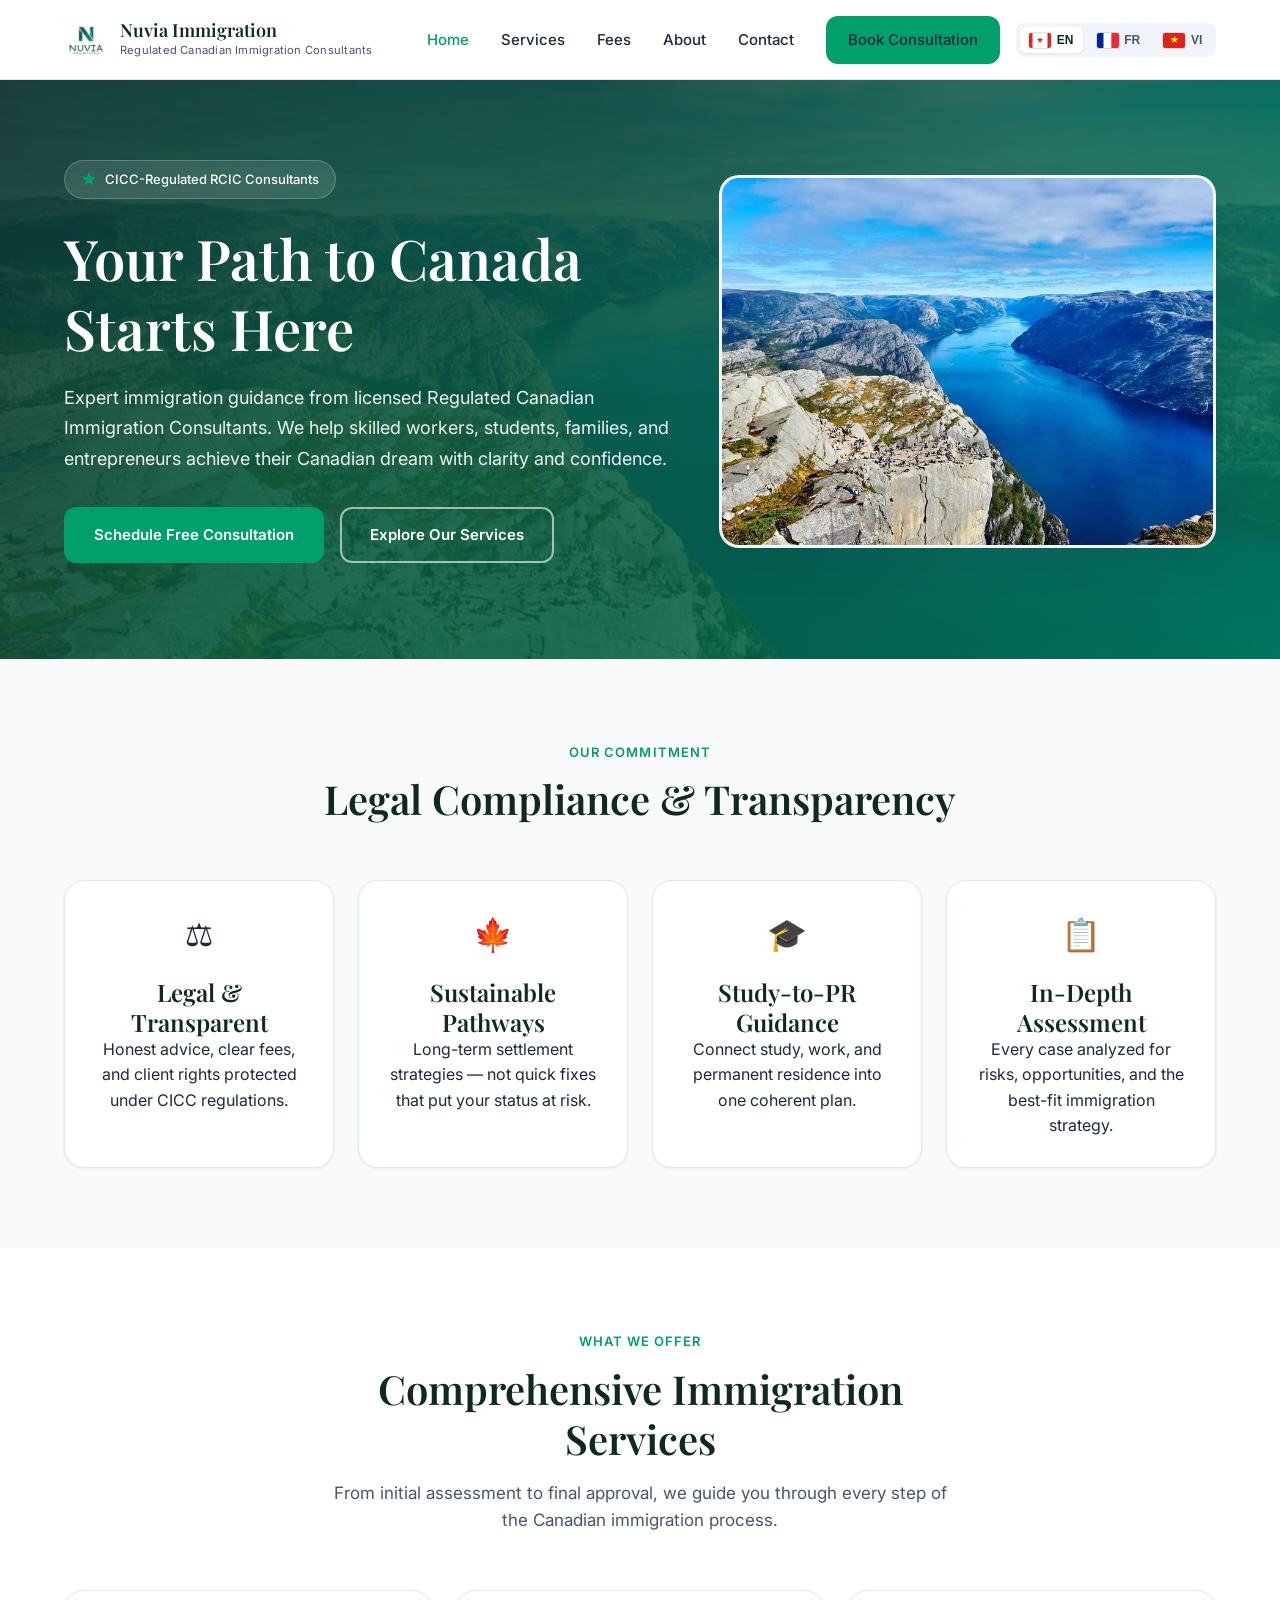
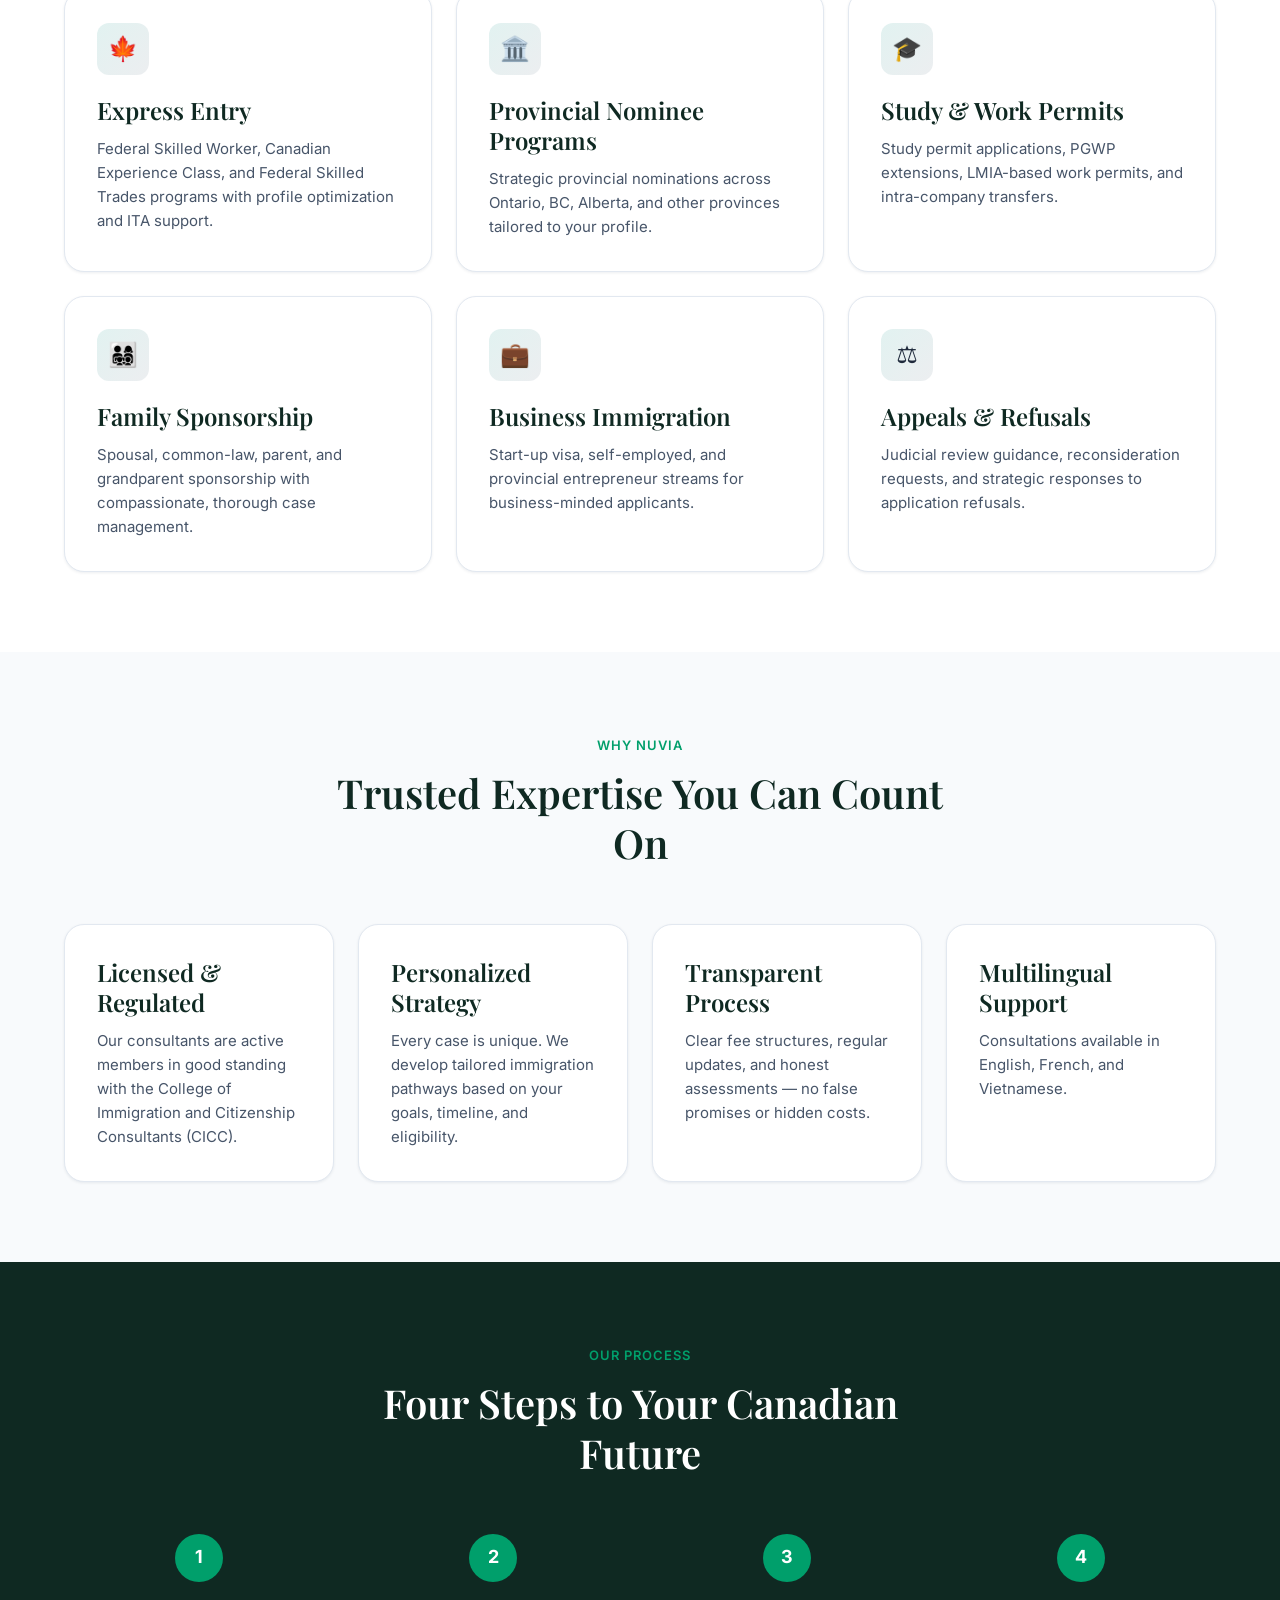
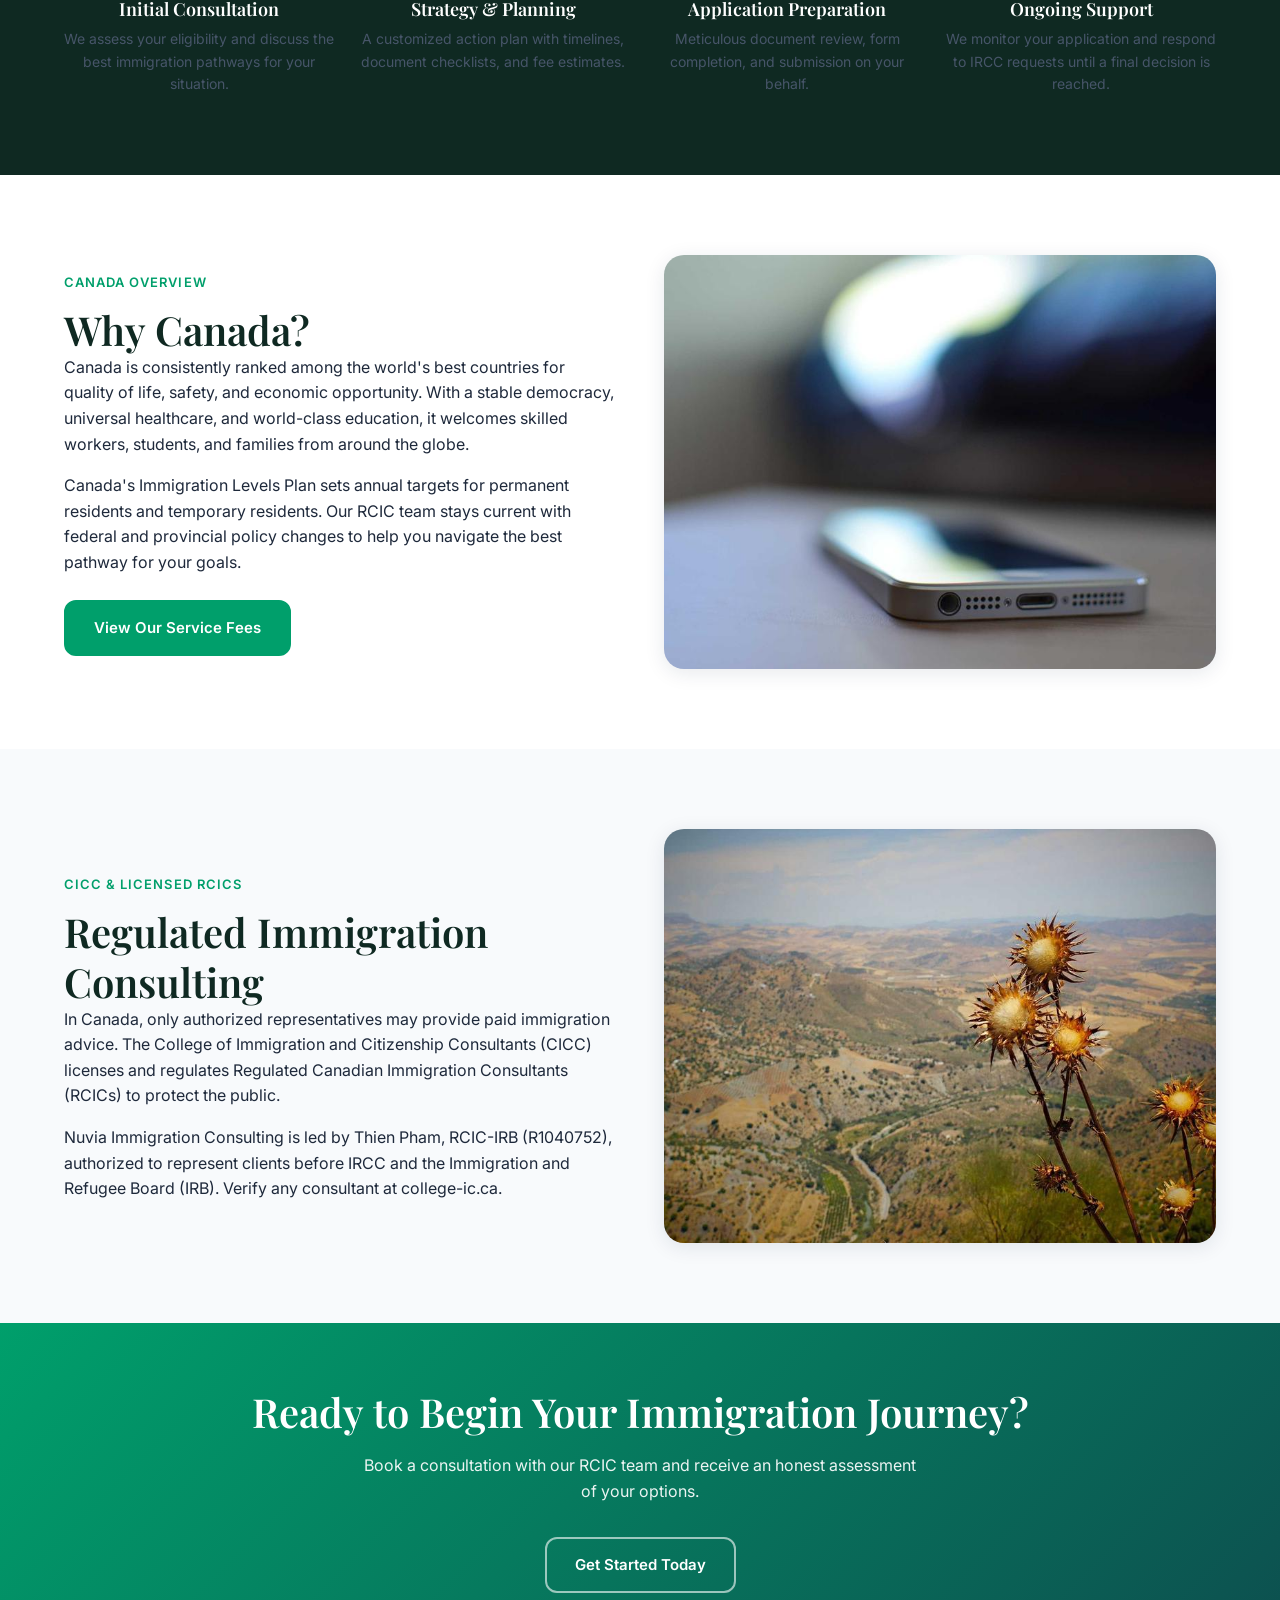
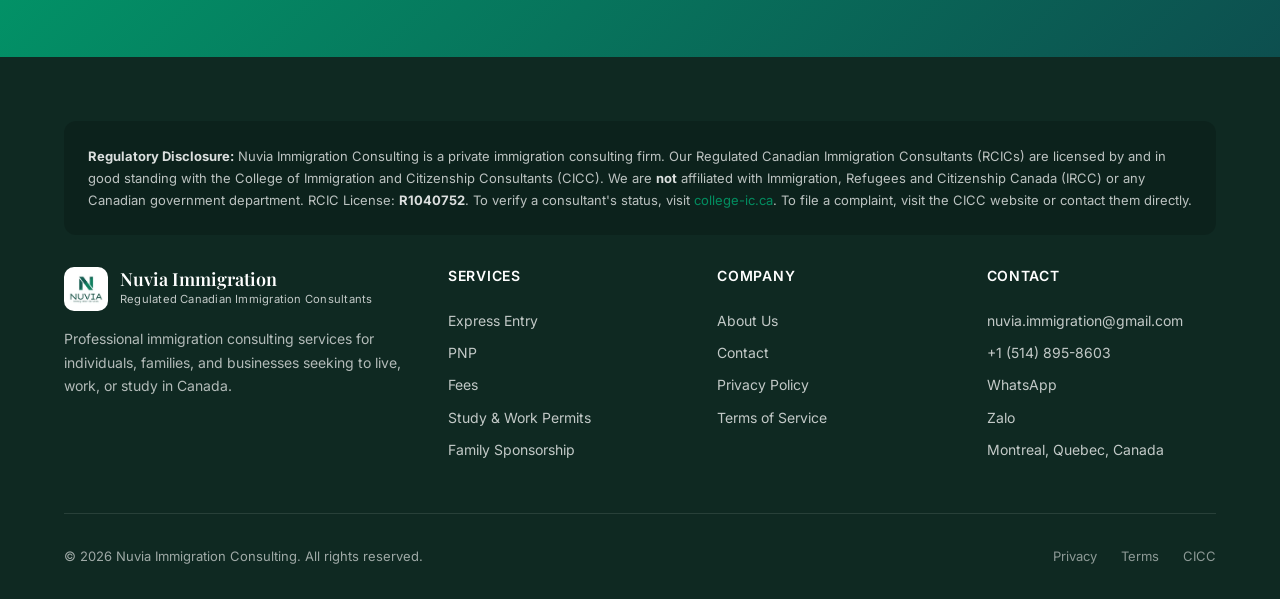
==== index.html @ 44c13194 "Add files via upload" ====
<!DOCTYPE html>
<html lang="en-CA">
<head>
  <meta charset="UTF-8">
  <meta name="viewport" content="width=device-width, initial-scale=1.0">
  <meta name="description" content="Nuvia Immigration Consulting — Regulated Canadian Immigration Consultants (RCIC) helping individuals and families navigate Express Entry, work permits, study permits, and permanent residency.">
  <title>Nuvia Immigration Consulting</title>
  <link rel="preconnect" href="https://fonts.googleapis.com">
  <link rel="preconnect" href="https://fonts.gstatic.com" crossorigin>
  <link href="https://fonts.googleapis.com/css2?family=Inter:wght@400;500;600;700&family=Playfair+Display:wght@600;700&display=swap" rel="stylesheet">
  <link rel="stylesheet" href="css/styles.css">
  <link rel="icon" href="assets/logo.png" type="image/png">
</head>
<body data-page-title="meta.homeTitle">
  <header class="site-header">
    <div class="container header-inner">
      <a href="index.html" class="logo">
        <div class="logo-mark">
          <img src="assets/logo.png" alt="" width="44" height="44">
        </div>
        <div class="logo-text">
          <span class="logo-name">Nuvia Immigration</span>
          <span class="logo-tagline" data-i18n="footer.tagline">Regulated Canadian Immigration Consultants</span>
        </div>
      </a>
      <div class="header-actions">
        <nav class="nav-desktop">
          <a href="index.html" class="active" data-i18n="nav.home">Home</a>
          <a href="services.html" data-i18n="nav.services">Services</a>
          <a href="fees.html" data-i18n="nav.fees">Fees</a>
          <a href="about.html" data-i18n="nav.about">About</a>
          <a href="contact.html" data-i18n="nav.contact">Contact</a>
          <a href="contact.html#book" class="btn btn-primary" style="padding: 0.625rem 1.25rem;" data-i18n="nav.book">Book Consultation</a>
        </nav>
        <div class="lang-switcher" role="group" aria-label="Language">
          <button type="button" class="lang-btn active" data-lang="en" aria-pressed="true"><img src="assets/flags/ca.svg" alt="" class="lang-flag" width="22" height="15"> EN</button>
          <button type="button" class="lang-btn" data-lang="fr" aria-pressed="false"><img src="assets/flags/fr.svg" alt="" class="lang-flag" width="22" height="15"> FR</button>
          <button type="button" class="lang-btn" data-lang="vi" aria-pressed="false"><img src="assets/flags/vi.svg" alt="" class="lang-flag" width="22" height="15"> VI</button>
        </div>
      </div>
      <button class="nav-toggle" data-i18n-title="nav.toggle" aria-label="Toggle navigation" aria-expanded="false">
        <span></span><span></span><span></span>
      </button>
    </div>
    <nav class="nav-mobile">
      <a href="index.html" data-i18n="nav.home">Home</a>
      <a href="services.html" data-i18n="nav.services">Services</a>
      <a href="fees.html" data-i18n="nav.fees">Fees</a>
      <a href="about.html" data-i18n="nav.about">About</a>
      <a href="contact.html" data-i18n="nav.contact">Contact</a>
    </nav>
  </header>

  <main>
    <section class="hero">
      <div class="container hero-grid">
        <div class="hero-content">
          <div class="hero-badge">
            <svg viewBox="0 0 24 24" aria-hidden="true"><path d="M12 2L15.09 8.26L22 9.27L17 14.14L18.18 21.02L12 17.77L5.82 21.02L7 14.14L2 9.27L8.91 8.26L12 2Z"/></svg>
            <span data-i18n="home.badge">CICC-Regulated RCIC Consultants</span>
          </div>
          <h1 data-i18n="home.hero.title">Your Path to Canada Starts Here</h1>
          <p data-i18n="home.hero.desc">Expert immigration guidance from licensed Regulated Canadian Immigration Consultants.</p>
          <div class="hero-actions">
            <a href="contact.html#book" class="btn btn-primary" data-i18n="home.hero.cta1">Schedule Free Consultation</a>
            <a href="services.html" class="btn btn-outline" data-i18n="home.hero.cta2">Explore Our Services</a>
          </div>
        </div>
        <div class="hero-visual">
          <img src="assets/images/hero-canada.jpg" alt="Canadian landscape" width="800" height="600" loading="eager">
        </div>
      </div>
    </section>

    <section class="bg-light">
      <div class="container">
        <div class="section-header">
          <span class="section-label" data-i18n="home.pillars.label">Our Commitment</span>
          <h2 data-i18n="home.pillars.title">Legal Compliance & Transparency</h2>
        </div>
        <div class="pillars-grid">
          <article class="pillar-card">
            <div class="pillar-icon">⚖️</div>
            <h3 data-i18n="home.pillar.1.title">Legal & Transparent</h3>
            <p data-i18n="home.pillar.1.desc">Honest advice and clear fees under CICC regulations.</p>
          </article>
          <article class="pillar-card">
            <div class="pillar-icon">🍁</div>
            <h3 data-i18n="home.pillar.2.title">Sustainable Pathways</h3>
            <p data-i18n="home.pillar.2.desc">Long-term settlement strategies for your future in Canada.</p>
          </article>
          <article class="pillar-card">
            <div class="pillar-icon">🎓</div>
            <h3 data-i18n="home.pillar.3.title">Study-to-PR Guidance</h3>
            <p data-i18n="home.pillar.3.desc">Connect study, work, and permanent residence in one plan.</p>
          </article>
          <article class="pillar-card">
            <div class="pillar-icon">📋</div>
            <h3 data-i18n="home.pillar.4.title">In-Depth Assessment</h3>
            <p data-i18n="home.pillar.4.desc">Every case analyzed for risks, opportunities, and strategy.</p>
          </article>
        </div>
      </div>
    </section>

    <section>
      <div class="container">
        <div class="section-header">
          <span class="section-label" data-i18n="home.services.label">What We Offer</span>
          <h2 data-i18n="home.services.title">Comprehensive Immigration Services</h2>
          <p data-i18n="home.services.desc">From initial assessment to final approval, we guide you through every step.</p>
        </div>
        <div class="card-grid card-grid-3">
          <article class="card">
            <div class="card-icon">🍁</div>
            <h3 data-i18n="home.svc.express.title">Express Entry</h3>
            <p data-i18n="home.svc.express.desc">Federal Skilled Worker, CEC, and FST programs.</p>
          </article>
          <article class="card">
            <div class="card-icon">🏛️</div>
            <h3 data-i18n="home.svc.pnp.title">Provincial Nominee Programs</h3>
            <p data-i18n="home.svc.pnp.desc">Strategic provincial nominations tailored to your profile.</p>
          </article>
          <article class="card">
            <div class="card-icon">🎓</div>
            <h3 data-i18n="home.svc.study.title">Study & Work Permits</h3>
            <p data-i18n="home.svc.study.desc">Study permits, PGWP, and LMIA-based work permits.</p>
          </article>
          <article class="card">
            <div class="card-icon">👨‍👩‍👧‍👦</div>
            <h3 data-i18n="home.svc.family.title">Family Sponsorship</h3>
            <p data-i18n="home.svc.family.desc">Spousal, parent, and grandparent sponsorship.</p>
          </article>
          <article class="card">
            <div class="card-icon">💼</div>
            <h3 data-i18n="home.svc.business.title">Business Immigration</h3>
            <p data-i18n="home.svc.business.desc">Start-up visa and provincial entrepreneur streams.</p>
          </article>
          <article class="card">
            <div class="card-icon">⚖️</div>
            <h3 data-i18n="home.svc.appeals.title">Appeals & Refusals</h3>
            <p data-i18n="home.svc.appeals.desc">Judicial review and refusal response strategies.</p>
          </article>
        </div>
      </div>
    </section>

    <section class="bg-light">
      <div class="container">
        <div class="section-header">
          <span class="section-label" data-i18n="home.why.label">Why Nuvia</span>
          <h2 data-i18n="home.why.title">Trusted Expertise You Can Count On</h2>
        </div>
        <div class="card-grid card-grid-4">
          <article class="card">
            <h3 data-i18n="home.why.licensed.title">Licensed & Regulated</h3>
            <p data-i18n="home.why.licensed.desc">Active members in good standing with CICC.</p>
          </article>
          <article class="card">
            <h3 data-i18n="home.why.personal.title">Personalized Strategy</h3>
            <p data-i18n="home.why.personal.desc">Tailored pathways based on your goals and eligibility.</p>
          </article>
          <article class="card">
            <h3 data-i18n="home.why.transparent.title">Transparent Process</h3>
            <p data-i18n="home.why.transparent.desc">Clear fees, regular updates, and honest assessments.</p>
          </article>
          <article class="card">
            <h3 data-i18n="home.why.multi.title">Multilingual Support</h3>
            <p data-i18n="home.why.multi.desc">Consultations in English, French, and Vietnamese.</p>
          </article>
        </div>
      </div>
    </section>

    <section class="bg-navy">
      <div class="container">
        <div class="section-header">
          <span class="section-label" style="color: var(--color-gold);" data-i18n="home.process.label">Our Process</span>
          <h2 data-i18n="home.process.title">Four Steps to Your Canadian Future</h2>
        </div>
        <div class="process-steps">
          <div class="process-step">
            <div class="step-number">1</div>
            <h3 data-i18n="home.process.s1.title">Initial Consultation</h3>
            <p data-i18n="home.process.s1.desc">We assess eligibility and discuss the best pathways.</p>
          </div>
          <div class="process-step">
            <div class="step-number">2</div>
            <h3 data-i18n="home.process.s2.title">Strategy & Planning</h3>
            <p data-i18n="home.process.s2.desc">Custom action plan with timelines and checklists.</p>
          </div>
          <div class="process-step">
            <div class="step-number">3</div>
            <h3 data-i18n="home.process.s3.title">Application Preparation</h3>
            <p data-i18n="home.process.s3.desc">Document review, forms, and submission.</p>
          </div>
          <div class="process-step">
            <div class="step-number">4</div>
            <h3 data-i18n="home.process.s4.title">Ongoing Support</h3>
            <p data-i18n="home.process.s4.desc">We monitor your application until a final decision.</p>
          </div>
        </div>
      </div>
    </section>

    <section>
      <div class="container split-section">
        <div>
          <span class="section-label" data-i18n="home.canada.label">Canada Overview</span>
          <h2 data-i18n="home.canada.title">Why Canada?</h2>
          <p data-i18n="home.canada.p1">Canada is consistently ranked among the world's best countries for quality of life.</p>
          <p data-i18n="home.canada.p2">Our RCIC team stays current with federal and provincial policy changes.</p>
          <a href="fees.html" class="btn btn-primary" style="margin-top: 1.5rem;" data-i18n="home.fees.teaser">View Our Service Fees</a>
        </div>
        <div class="split-image">
          <img src="assets/images/montreal.jpg" alt="Montreal cityscape" width="800" height="600" loading="lazy">
        </div>
      </div>
    </section>

    <section class="bg-light">
      <div class="container split-section reverse">
        <div>
          <span class="section-label" data-i18n="home.cicc.label">CICC & Licensed RCICs</span>
          <h2 data-i18n="home.cicc.title">Regulated Immigration Consulting</h2>
          <p data-i18n="home.cicc.p1">Only authorized representatives may provide paid immigration advice in Canada.</p>
          <p data-i18n="home.cicc.p2">Led by RCIC-IRB R1040752 — verify at college-ic.ca.</p>
        </div>
        <div class="split-image">
          <img src="assets/images/consultation.jpg" alt="Professional consultation" width="800" height="600" loading="lazy">
        </div>
      </div>
    </section>

    <section class="cta-banner">
      <div class="container">
        <h2 data-i18n="home.cta.title">Ready to Begin Your Immigration Journey?</h2>
        <p data-i18n="home.cta.desc">Book a consultation with our RCIC team.</p>
        <a href="contact.html#book" class="btn btn-outline" data-i18n="home.cta.btn">Get Started Today</a>
      </div>
    </section>
  </main>

  <footer class="site-footer">
    <div class="container">
      <div class="rcic-disclosure" data-i18n-html="footer.disclosure"></div>
      <div class="footer-grid">
        <div class="footer-brand">
          <a href="index.html" class="logo">
            <div class="logo-mark">
              <img src="assets/logo.png" alt="" width="44" height="44">
            </div>
            <div class="logo-text">
              <span class="logo-name">Nuvia Immigration</span>
              <span class="logo-tagline" data-i18n="footer.tagline">Regulated Canadian Immigration Consultants</span>
            </div>
          </a>
          <p data-i18n="footer.desc">Professional immigration consulting services.</p>
        </div>
        <div class="footer-col">
          <h4 data-i18n="footer.services">Services</h4>
          <a href="services.html">Express Entry</a>
          <a href="services.html">PNP</a>
          <a href="fees.html" data-i18n="nav.fees">Fees</a>
          <a href="services.html" data-i18n="home.svc.study.title">Study & Work Permits</a>
          <a href="services.html" data-i18n="home.svc.family.title">Family Sponsorship</a>
        </div>
        <div class="footer-col">
          <h4 data-i18n="footer.company">Company</h4>
          <a href="about.html" data-i18n="footer.about">About Us</a>
          <a href="contact.html" data-i18n="footer.contact">Contact</a>
          <a href="privacy.html" data-i18n="footer.privacy">Privacy Policy</a>
          <a href="terms.html" data-i18n="footer.terms">Terms of Service</a>
        </div>
        <div class="footer-col">
          <h4 data-i18n="footer.contact">Contact</h4>
          <a href="mailto:nuvia.immigration@gmail.com" data-config="email">nuvia.immigration@gmail.com</a>
          <a href="tel:+15148958603" data-config="phone">+1 (514) 895-8603</a>
          <a href="https://wa.me/15148958603" data-config="whatsapp" target="_blank" rel="noopener noreferrer" data-i18n="contact.whatsapp">WhatsApp</a>
          <a href="https://zalo.me/15148958603" data-config="zalo" target="_blank" rel="noopener noreferrer" data-i18n="contact.zalo">Zalo</a>
          <span class="footer-text" data-config="location">Montreal, Quebec, Canada</span>
        </div>
      </div>
      <div class="footer-bottom">
        <span data-i18n="footer.copyright">© 2026 Nuvia Immigration Consulting. All rights reserved.</span>
        <div class="footer-links">
          <a href="privacy.html" data-i18n="footer.privacy.link">Privacy</a>
          <a href="terms.html" data-i18n="footer.terms.link">Terms</a>
          <a href="https://www.college-ic.ca" target="_blank" rel="noopener noreferrer">CICC</a>
        </div>
      </div>
    </div>
  </footer>

  <script src="js/config.js"></script>
  <script src="js/translations.js"></script>
  <script src="js/i18n.js"></script>
  <script src="js/main.js"></script>
</body>
</html>
---- css/styles.css ----
/* Nuvia Immigration Consulting — Design System */

:root {
  --color-primary: #009f6b;
  --color-primary-dark: #007a52;
  --color-primary-light: #33b889;
  --color-navy: #0f2922;
  --color-navy-light: #1a3d32;
  --color-teal: #009f6b;
  --color-teal-light: #33b889;
  --color-gold: #009f6b;
  --color-white: #ffffff;
  --color-off-white: #f8fafc;
  --color-gray-100: #f1f5f9;
  --color-gray-200: #e2e8f0;
  --color-gray-400: #94a3b8;
  --color-gray-600: #475569;
  --color-gray-800: #1e293b;
  --font-sans: "Inter", system-ui, -apple-system, sans-serif;
  --font-display: "Playfair Display", Georgia, serif;
  --shadow-sm: 0 1px 3px rgba(15, 39, 68, 0.08);
  --shadow-md: 0 4px 20px rgba(15, 39, 68, 0.1);
  --shadow-lg: 0 12px 40px rgba(15, 39, 68, 0.12);
  --radius: 12px;
  --radius-lg: 20px;
  --max-width: 1200px;
  --header-height: 80px;
}

*,
*::before,
*::after {
  box-sizing: border-box;
  margin: 0;
  padding: 0;
}

html {
  scroll-behavior: smooth;
}

body {
  font-family: var(--font-sans);
  font-size: 1rem;
  line-height: 1.6;
  color: var(--color-gray-800);
  background: var(--color-white);
  -webkit-font-smoothing: antialiased;
}

img {
  max-width: 100%;
  height: auto;
  display: block;
}

a {
  color: var(--color-teal);
  text-decoration: none;
  transition: color 0.2s ease;
}

a:hover {
  color: var(--color-teal-light);
}

h1, h2, h3, h4 {
  font-family: var(--font-display);
  font-weight: 600;
  line-height: 1.25;
  color: var(--color-navy);
}

h1 { font-size: clamp(2.25rem, 5vw, 3.5rem); }
h2 { font-size: clamp(1.75rem, 3.5vw, 2.5rem); }
h3 { font-size: clamp(1.25rem, 2.5vw, 1.5rem); }

p + p {
  margin-top: 1rem;
}

.container {
  width: 100%;
  max-width: var(--max-width);
  margin: 0 auto;
  padding: 0 1.5rem;
}

/* Header */
.site-header {
  position: sticky;
  top: 0;
  z-index: 100;
  background: rgba(255, 255, 255, 0.95);
  backdrop-filter: blur(12px);
  border-bottom: 1px solid var(--color-gray-200);
  height: var(--header-height);
}

.header-inner {
  display: flex;
  align-items: center;
  justify-content: space-between;
  height: var(--header-height);
}

.logo {
  display: flex;
  align-items: center;
  gap: 0.75rem;
  text-decoration: none;
}

.logo-mark {
  width: 44px;
  height: 44px;
  flex-shrink: 0;
  border-radius: 10px;
  overflow: hidden;
  background: #ffffff;
  padding: 3px;
}

.logo-mark img,
.logo-mark svg {
  width: 100%;
  height: 100%;
  display: block;
  object-fit: contain;
}

.site-footer .logo-mark {
  background: #ffffff;
  padding: 4px;
}

.site-footer .logo-name {
  color: #ffffff;
}

.site-footer .logo-tagline {
  color: rgba(255, 255, 255, 0.75);
}

.social-links {
  display: flex;
  flex-wrap: wrap;
  gap: 0.75rem;
  margin-top: 1.5rem;
}

.social-btn {
  display: inline-flex;
  align-items: center;
  gap: 0.5rem;
  padding: 0.625rem 1rem;
  border-radius: var(--radius);
  font-size: 0.875rem;
  font-weight: 600;
  text-decoration: none;
  border: 1px solid var(--color-gray-200);
  color: var(--color-gray-800);
  background: var(--color-white);
  transition: all 0.2s ease;
}

.social-btn:hover {
  border-color: var(--color-primary);
  color: var(--color-primary);
}

.social-btn.whatsapp:hover {
  background: #25D366;
  border-color: #25D366;
  color: white;
}

.social-btn.zalo:hover {
  background: #0068FF;
  border-color: #0068FF;
  color: white;
}

.gcal-booking-wrap {
  border-radius: var(--radius-lg);
  overflow: hidden;
  border: 1px solid var(--color-gray-200);
  background: var(--color-white);
}

.gcal-booking-wrap iframe {
  width: 100%;
  min-height: 600px;
  border: 0;
  display: block;
}

.gcal-setup-notice {
  background: var(--color-off-white);
  border: 1px dashed var(--color-gray-200);
  border-radius: var(--radius-lg);
  padding: 2rem;
  color: var(--color-gray-600);
  font-size: 0.9375rem;
}

.gcal-setup-notice ol {
  margin: 1rem 0 0 1.25rem;
}

.gcal-setup-notice li {
  margin-bottom: 0.5rem;
}

.consultant-card {
  display: grid;
  gap: 2rem;
  max-width: 900px;
  margin: 0 auto;
}

@media (min-width: 768px) {
  .consultant-card {
    grid-template-columns: 240px 1fr;
    align-items: start;
  }
}

.consultant-photo {
  border-radius: var(--radius-lg);
  overflow: hidden;
  box-shadow: var(--shadow-md);
  aspect-ratio: 3/4;
  background: var(--color-gray-100);
}

.consultant-photo img {
  width: 100%;
  height: 100%;
  object-fit: cover;
}

.consultant-credentials {
  list-style: none;
  margin-top: 1.25rem;
}

.consultant-credentials li {
  padding: 0.5rem 0;
  border-bottom: 1px solid var(--color-gray-200);
  font-size: 0.9375rem;
  color: var(--color-gray-600);
}

.consultant-credentials li:last-child {
  border-bottom: none;
}

.logo-text {
  display: flex;
  flex-direction: column;
}

.logo-name {
  font-family: var(--font-display);
  font-size: 1.125rem;
  font-weight: 600;
  color: var(--color-navy);
  line-height: 1.2;
}

.logo-tagline {
  font-size: 0.7rem;
  color: var(--color-gray-600);
  letter-spacing: 0.02em;
}

.nav-desktop {
  display: none;
  align-items: center;
  gap: 2rem;
}

.nav-desktop a {
  color: var(--color-gray-800);
  font-size: 0.9375rem;
  font-weight: 500;
}

.nav-desktop a:hover,
.nav-desktop a.active {
  color: var(--color-teal);
}

.nav-toggle {
  display: flex;
  flex-direction: column;
  gap: 5px;
  background: none;
  border: none;
  cursor: pointer;
  padding: 8px;
}

.nav-toggle span {
  display: block;
  width: 24px;
  height: 2px;
  background: var(--color-navy);
  transition: transform 0.3s ease, opacity 0.3s ease;
}

.nav-toggle[aria-expanded="true"] span:nth-child(1) {
  transform: translateY(7px) rotate(45deg);
}

.nav-toggle[aria-expanded="true"] span:nth-child(2) {
  opacity: 0;
}

.nav-toggle[aria-expanded="true"] span:nth-child(3) {
  transform: translateY(-7px) rotate(-45deg);
}

.nav-mobile {
  display: none;
  position: absolute;
  top: var(--header-height);
  left: 0;
  right: 0;
  background: var(--color-white);
  border-bottom: 1px solid var(--color-gray-200);
  padding: 1rem 1.5rem 1.5rem;
  box-shadow: var(--shadow-md);
}

.nav-mobile.open {
  display: block;
}

.nav-mobile a {
  display: block;
  padding: 0.75rem 0;
  color: var(--color-gray-800);
  font-weight: 500;
  border-bottom: 1px solid var(--color-gray-100);
}

.nav-mobile a:last-child {
  border-bottom: none;
}

.header-actions {
  display: flex;
  align-items: center;
  gap: 1rem;
}

.lang-switcher {
  display: flex;
  gap: 0.25rem;
  background: var(--color-gray-100);
  border-radius: 8px;
  padding: 0.25rem;
}

.lang-btn {
  display: inline-flex;
  align-items: center;
  gap: 0.35rem;
  background: none;
  border: none;
  padding: 0.35rem 0.6rem;
  font-size: 0.75rem;
  font-weight: 600;
  color: var(--color-gray-600);
  border-radius: 6px;
  cursor: pointer;
  transition: all 0.2s ease;
}

.lang-flag {
  width: 22px;
  height: 15px;
  object-fit: cover;
  border-radius: 2px;
  box-shadow: 0 0 0 1px rgba(0, 0, 0, 0.12);
  flex-shrink: 0;
  display: block;
}

.lang-btn:hover {
  color: var(--color-navy);
}

.lang-btn.active {
  background: var(--color-white);
  color: var(--color-navy);
  box-shadow: var(--shadow-sm);
}

@media (min-width: 768px) {
  .nav-desktop {
    display: flex;
  }

  .nav-toggle {
    display: none;
  }
}

@media (max-width: 767px) {
  .header-actions .nav-desktop {
    display: none;
  }

  .lang-switcher {
    margin-right: 0.5rem;
  }
}

/* Buttons */
.btn {
  display: inline-flex;
  align-items: center;
  justify-content: center;
  gap: 0.5rem;
  padding: 0.875rem 1.75rem;
  font-family: var(--font-sans);
  font-size: 0.9375rem;
  font-weight: 600;
  border-radius: var(--radius);
  border: 2px solid transparent;
  cursor: pointer;
  transition: all 0.2s ease;
  text-decoration: none;
}

.btn-primary {
  background: var(--color-teal);
  color: var(--color-white);
  border-color: var(--color-teal);
}

.btn-primary:hover {
  background: var(--color-teal-light);
  border-color: var(--color-teal-light);
  color: var(--color-white);
  transform: translateY(-1px);
  box-shadow: var(--shadow-md);
}

.btn-outline {
  background: transparent;
  color: var(--color-white);
  border-color: rgba(255, 255, 255, 0.6);
}

.btn-outline:hover {
  background: rgba(255, 255, 255, 0.1);
  border-color: var(--color-white);
  color: var(--color-white);
}

.btn-navy {
  background: var(--color-navy);
  color: var(--color-white);
  border-color: var(--color-navy);
}

.btn-navy:hover {
  background: var(--color-navy-light);
  border-color: var(--color-navy-light);
  color: var(--color-white);
}

/* Hero */
.hero {
  position: relative;
  background:
    linear-gradient(135deg, rgba(15, 41, 34, 0.88) 0%, rgba(0, 122, 82, 0.85) 100%),
    url("../assets/images/hero-canada.jpg") center/cover no-repeat;
  color: var(--color-white);
  padding: 5rem 0 6rem;
  overflow: hidden;
}

.hero::before {
  content: "";
  position: absolute;
  inset: 0;
  background:
    radial-gradient(circle at 20% 80%, rgba(0, 159, 107, 0.2) 0%, transparent 50%),
    radial-gradient(circle at 80% 20%, rgba(255, 255, 255, 0.08) 0%, transparent 40%);
  pointer-events: none;
}

.hero-content {
  position: relative;
  max-width: 720px;
}

.hero-grid {
  position: relative;
  display: grid;
  gap: 3rem;
  align-items: center;
}

@media (min-width: 900px) {
  .hero-grid {
    grid-template-columns: 1.1fr 0.9fr;
  }
}

.hero-badge {
  display: inline-flex;
  align-items: center;
  gap: 0.5rem;
  background: rgba(255, 255, 255, 0.12);
  border: 1px solid rgba(255, 255, 255, 0.2);
  padding: 0.5rem 1rem;
  border-radius: 100px;
  font-size: 0.8125rem;
  font-weight: 500;
  margin-bottom: 1.5rem;
}

.hero-badge svg {
  width: 16px;
  height: 16px;
  fill: var(--color-gold);
}

.hero h1 {
  color: var(--color-white);
  margin-bottom: 1.25rem;
}

.hero p {
  font-size: 1.125rem;
  opacity: 0.92;
  margin-bottom: 2rem;
  line-height: 1.7;
}

.hero-actions {
  display: flex;
  flex-wrap: wrap;
  gap: 1rem;
}

/* Sections */
section {
  padding: 5rem 0;
}

.section-header {
  text-align: center;
  max-width: 640px;
  margin: 0 auto 3.5rem;
}

.section-header p {
  color: var(--color-gray-600);
  margin-top: 1rem;
  font-size: 1.0625rem;
}

.section-label {
  display: inline-block;
  font-size: 0.8125rem;
  font-weight: 600;
  text-transform: uppercase;
  letter-spacing: 0.08em;
  color: var(--color-teal);
  margin-bottom: 0.75rem;
}

.bg-light {
  background: var(--color-off-white);
}

.bg-navy {
  background: var(--color-navy);
  color: var(--color-white);
}

.bg-navy h2,
.bg-navy h3 {
  color: var(--color-white);
}

/* Cards */
.card-grid {
  display: grid;
  grid-template-columns: 1fr;
  gap: 1.5rem;
}

@media (min-width: 640px) {
  .card-grid {
    grid-template-columns: repeat(2, 1fr);
  }
}

@media (min-width: 1024px) {
  .card-grid-3 {
    grid-template-columns: repeat(3, 1fr);
  }

  .card-grid-4 {
    grid-template-columns: repeat(4, 1fr);
  }
}

.card {
  background: var(--color-white);
  border-radius: var(--radius-lg);
  padding: 2rem;
  box-shadow: var(--shadow-sm);
  border: 1px solid var(--color-gray-200);
  transition: transform 0.2s ease, box-shadow 0.2s ease;
}

.card:hover {
  transform: translateY(-4px);
  box-shadow: var(--shadow-lg);
}

.card-icon {
  width: 52px;
  height: 52px;
  background: linear-gradient(135deg, rgba(13, 148, 136, 0.12) 0%, rgba(15, 39, 68, 0.08) 100%);
  border-radius: 12px;
  display: flex;
  align-items: center;
  justify-content: center;
  margin-bottom: 1.25rem;
  font-size: 1.5rem;
}

.card h3 {
  margin-bottom: 0.75rem;
}

.card p {
  color: var(--color-gray-600);
  font-size: 0.9375rem;
}

/* Stats */
.stats-row {
  display: grid;
  grid-template-columns: repeat(2, 1fr);
  gap: 2rem;
  text-align: center;
}

@media (min-width: 768px) {
  .stats-row {
    grid-template-columns: repeat(4, 1fr);
  }
}

.stat-number {
  font-family: var(--font-display);
  font-size: 2.5rem;
  font-weight: 700;
  color: var(--color-gold);
  line-height: 1;
}

.stat-label {
  font-size: 0.875rem;
  opacity: 0.85;
  margin-top: 0.5rem;
}

/* Process steps */
.process-steps {
  display: grid;
  gap: 2rem;
}

@media (min-width: 768px) {
  .process-steps {
    grid-template-columns: repeat(4, 1fr);
    gap: 1.5rem;
  }
}

.process-step {
  text-align: center;
  position: relative;
}

.step-number {
  width: 48px;
  height: 48px;
  background: var(--color-teal);
  color: white;
  border-radius: 50%;
  display: flex;
  align-items: center;
  justify-content: center;
  font-weight: 700;
  font-size: 1.125rem;
  margin: 0 auto 1rem;
}

.process-step h3 {
  font-size: 1.125rem;
  margin-bottom: 0.5rem;
}

.process-step p {
  font-size: 0.875rem;
  color: var(--color-gray-600);
}

/* CTA Banner */
.cta-banner {
  background: linear-gradient(135deg, var(--color-teal) 0%, #0d4f4f 100%);
  color: white;
  padding: 4rem 0;
  text-align: center;
}

.cta-banner h2 {
  color: white;
  margin-bottom: 1rem;
}

.cta-banner p {
  opacity: 0.92;
  max-width: 560px;
  margin: 0 auto 2rem;
}

/* Page hero (inner pages) */
.page-hero {
  background: linear-gradient(135deg, var(--color-navy) 0%, var(--color-navy-light) 100%);
  color: white;
  padding: 4rem 0;
  text-align: center;
}

.page-hero h1 {
  color: white;
  margin-bottom: 0.75rem;
}

.page-hero p {
  opacity: 0.9;
  max-width: 560px;
  margin: 0 auto;
  font-size: 1.0625rem;
}

/* About page */
.about-grid {
  display: grid;
  gap: 3rem;
  align-items: center;
}

@media (min-width: 768px) {
  .about-grid {
    grid-template-columns: 1fr 1.2fr;
  }
}

.about-image {
  aspect-ratio: 4/5;
  background: linear-gradient(135deg, var(--color-gray-200) 0%, var(--color-gray-100) 100%);
  border-radius: var(--radius-lg);
  display: flex;
  align-items: center;
  justify-content: center;
  color: var(--color-gray-400);
  font-size: 0.875rem;
}

.credentials-list {
  list-style: none;
  margin-top: 1.5rem;
}

.credentials-list li {
  display: flex;
  align-items: flex-start;
  gap: 0.75rem;
  padding: 0.75rem 0;
  border-bottom: 1px solid var(--color-gray-200);
}

.credentials-list li:last-child {
  border-bottom: none;
}

.check-icon {
  color: var(--color-teal);
  font-weight: 700;
  flex-shrink: 0;
}

/* Contact form */
.contact-grid {
  display: grid;
  gap: 3rem;
}

@media (min-width: 768px) {
  .contact-grid {
    grid-template-columns: 1fr 1.2fr;
  }
}

.contact-info-item {
  display: flex;
  gap: 1rem;
  margin-bottom: 1.5rem;
}

.contact-info-icon {
  width: 44px;
  height: 44px;
  background: rgba(13, 148, 136, 0.1);
  border-radius: 10px;
  display: flex;
  align-items: center;
  justify-content: center;
  flex-shrink: 0;
}

.form-group {
  margin-bottom: 1.25rem;
}

.form-group label {
  display: block;
  font-size: 0.875rem;
  font-weight: 500;
  margin-bottom: 0.5rem;
  color: var(--color-gray-800);
}

.form-group input,
.form-group select,
.form-group textarea {
  width: 100%;
  padding: 0.875rem 1rem;
  font-family: var(--font-sans);
  font-size: 1rem;
  border: 1px solid var(--color-gray-200);
  border-radius: var(--radius);
  background: var(--color-white);
  transition: border-color 0.2s ease, box-shadow 0.2s ease;
}

.form-group input:focus,
.form-group select:focus,
.form-group textarea:focus {
  outline: none;
  border-color: var(--color-teal);
  box-shadow: 0 0 0 3px rgba(13, 148, 136, 0.15);
}

.form-group textarea {
  min-height: 140px;
  resize: vertical;
}

.form-group input.input-invalid,
.form-group textarea.input-invalid {
  border-color: #dc2626;
  box-shadow: 0 0 0 3px rgba(220, 38, 38, 0.12);
}

.field-error {
  display: none;
  margin-top: 0.375rem;
  font-size: 0.8125rem;
  color: #991b1b;
}

.field-error.visible {
  display: block;
}

.form-note {
  font-size: 0.8125rem;
  color: var(--color-gray-600);
  margin-top: 1rem;
}

.form-success {
  display: none;
  background: rgba(13, 148, 136, 0.1);
  border: 1px solid var(--color-teal);
  color: var(--color-navy);
  padding: 1rem 1.25rem;
  border-radius: var(--radius);
  margin-bottom: 1.5rem;
}

.form-success.visible,
.form-error.visible {
  display: block;
}

.form-error {
  display: none;
  background: rgba(220, 38, 38, 0.08);
  border: 1px solid #dc2626;
  color: #991b1b;
  padding: 1rem 1.25rem;
  border-radius: var(--radius);
  margin-bottom: 1.5rem;
}

/* Contact tabs & Calendly */
.contact-tabs {
  display: flex;
  gap: 0.5rem;
  margin-bottom: 2rem;
  flex-wrap: wrap;
}

.contact-tab {
  flex: 1;
  min-width: 200px;
  padding: 1rem 1.5rem;
  background: var(--color-gray-100);
  border: 2px solid transparent;
  border-radius: var(--radius);
  font-family: var(--font-sans);
  font-size: 0.9375rem;
  font-weight: 600;
  color: var(--color-gray-600);
  cursor: pointer;
  transition: all 0.2s ease;
}

.contact-tab:hover {
  color: var(--color-navy);
}

.contact-tab.active {
  background: var(--color-white);
  border-color: var(--color-teal);
  color: var(--color-teal);
  box-shadow: var(--shadow-sm);
}

.contact-panel {
  display: none;
}

.contact-panel.active {
  display: block;
}

.calendly-wrap {
  background: var(--color-white);
  border-radius: var(--radius-lg);
  border: 1px solid var(--color-gray-200);
  overflow: hidden;
  min-height: 700px;
}

.calendly-inline-widget {
  min-width: 100%;
  height: 700px;
}

.contact-layout {
  display: grid;
  gap: 3rem;
}

@media (min-width: 1024px) {
  .contact-layout {
    grid-template-columns: 320px 1fr;
    align-items: start;
  }
}

/* Legal pages */
.legal-content {
  max-width: 760px;
  margin: 0 auto;
}

.legal-content h2 {
  font-size: 1.5rem;
  margin: 2.5rem 0 1rem;
}

.legal-content h3 {
  font-size: 1.125rem;
  margin: 1.5rem 0 0.75rem;
}

.legal-content ul,
.legal-content ol {
  margin: 1rem 0 1rem 1.5rem;
}

.legal-content li {
  margin-bottom: 0.5rem;
}

.legal-content p {
  color: var(--color-gray-600);
}

.legal-updated {
  font-size: 0.875rem;
  color: var(--color-gray-400);
  margin-bottom: 2rem;
}

/* Footer */
.site-footer {
  background: var(--color-navy);
  color: rgba(255, 255, 255, 0.85);
  padding: 4rem 0 2rem;
}

.footer-grid {
  display: grid;
  gap: 2.5rem;
  margin-bottom: 3rem;
}

@media (min-width: 768px) {
  .footer-grid {
    grid-template-columns: 1.5fr 1fr 1fr 1fr;
  }
}

.footer-brand p {
  margin-top: 1rem;
  font-size: 0.875rem;
  line-height: 1.7;
  opacity: 0.8;
}

.footer-col h4 {
  color: white;
  font-family: var(--font-sans);
  font-size: 0.875rem;
  font-weight: 600;
  text-transform: uppercase;
  letter-spacing: 0.05em;
  margin-bottom: 1.25rem;
}

.footer-col a,
.footer-col .footer-text {
  display: block;
  color: rgba(255, 255, 255, 0.75);
  font-size: 0.875rem;
  padding: 0.35rem 0;
  line-height: 1.5;
}

.footer-col a:hover {
  color: white;
}

.rcic-disclosure {
  background: rgba(0, 0, 0, 0.2);
  border-radius: var(--radius);
  padding: 1.5rem;
  margin-bottom: 2rem;
  font-size: 0.8125rem;
  line-height: 1.7;
  opacity: 0.85;
}

.rcic-disclosure strong {
  color: white;
}

.footer-bottom {
  border-top: 1px solid rgba(255, 255, 255, 0.15);
  padding-top: 2rem;
  display: flex;
  flex-direction: column;
  gap: 1rem;
  font-size: 0.8125rem;
  opacity: 0.7;
}

@media (min-width: 768px) {
  .footer-bottom {
    flex-direction: row;
    justify-content: space-between;
    align-items: center;
  }
}

.footer-bottom a {
  color: rgba(255, 255, 255, 0.75);
}

.footer-bottom a:hover {
  color: white;
}

.footer-links {
  display: flex;
  flex-wrap: wrap;
  gap: 1.5rem;
}

/* Image sections */
.split-section {
  display: grid;
  gap: 3rem;
  align-items: center;
}

@media (min-width: 768px) {
  .split-section {
    grid-template-columns: 1fr 1fr;
  }

  .split-section.reverse .split-image {
    order: 2;
  }
}

.split-image img,
.hero-visual img {
  width: 100%;
  border-radius: var(--radius-lg);
  box-shadow: var(--shadow-md);
  aspect-ratio: 4/3;
  object-fit: cover;
  min-height: 240px;
  background: var(--color-gray-100);
}

.hero-visual img {
  box-shadow: var(--shadow-lg);
  border: 3px solid rgba(255, 255, 255, 0.15);
}

.pillars-grid {
  display: grid;
  gap: 1.5rem;
}

@media (min-width: 640px) {
  .pillars-grid {
    grid-template-columns: repeat(2, 1fr);
  }
}

@media (min-width: 1024px) {
  .pillars-grid {
    grid-template-columns: repeat(4, 1fr);
  }
}

.pillar-card {
  background: var(--color-white);
  border-radius: var(--radius-lg);
  padding: 1.75rem;
  border: 1px solid var(--color-gray-200);
  box-shadow: var(--shadow-sm);
  text-align: center;
}

.pillar-card .pillar-icon {
  font-size: 2rem;
  margin-bottom: 1rem;
}

/* Fee tables */
.fees-section {
  margin-bottom: 3.5rem;
}

.fees-section h2 {
  margin-bottom: 0.75rem;
}

.fees-section > p {
  color: var(--color-gray-600);
  margin-bottom: 1.5rem;
}

.fees-table-wrap {
  overflow-x: auto;
  border-radius: var(--radius-lg);
  border: 1px solid var(--color-gray-200);
  box-shadow: var(--shadow-sm);
}

.fees-table {
  width: 100%;
  border-collapse: collapse;
  font-size: 0.9375rem;
  min-width: 640px;
}

.fees-table th,
.fees-table td {
  padding: 1rem 1.25rem;
  text-align: left;
  border-bottom: 1px solid var(--color-gray-200);
  vertical-align: top;
}

.fees-table th {
  background: var(--color-navy);
  color: white;
  font-family: var(--font-sans);
  font-weight: 600;
  font-size: 0.8125rem;
  text-transform: uppercase;
  letter-spacing: 0.04em;
}

.fees-table tbody tr:last-child td {
  border-bottom: none;
}

.fees-table tbody tr:nth-child(even) {
  background: var(--color-off-white);
}

.fees-table td:nth-child(2),
.fees-table td:nth-child(3) {
  white-space: nowrap;
}

.fees-note {
  background: rgba(0, 159, 107, 0.08);
  border: 1px solid rgba(0, 159, 107, 0.25);
  border-radius: var(--radius);
  padding: 1.5rem;
  margin-top: 2rem;
  font-size: 0.875rem;
  color: var(--color-gray-600);
}

.fees-note ul {
  margin: 0.75rem 0 0 1.25rem;
}

.fees-note li {
  margin-bottom: 0.35rem;
}

.about-image img {
  width: 100%;
  height: 100%;
  object-fit: cover;
  border-radius: var(--radius-lg);
  box-shadow: var(--shadow-md);
}
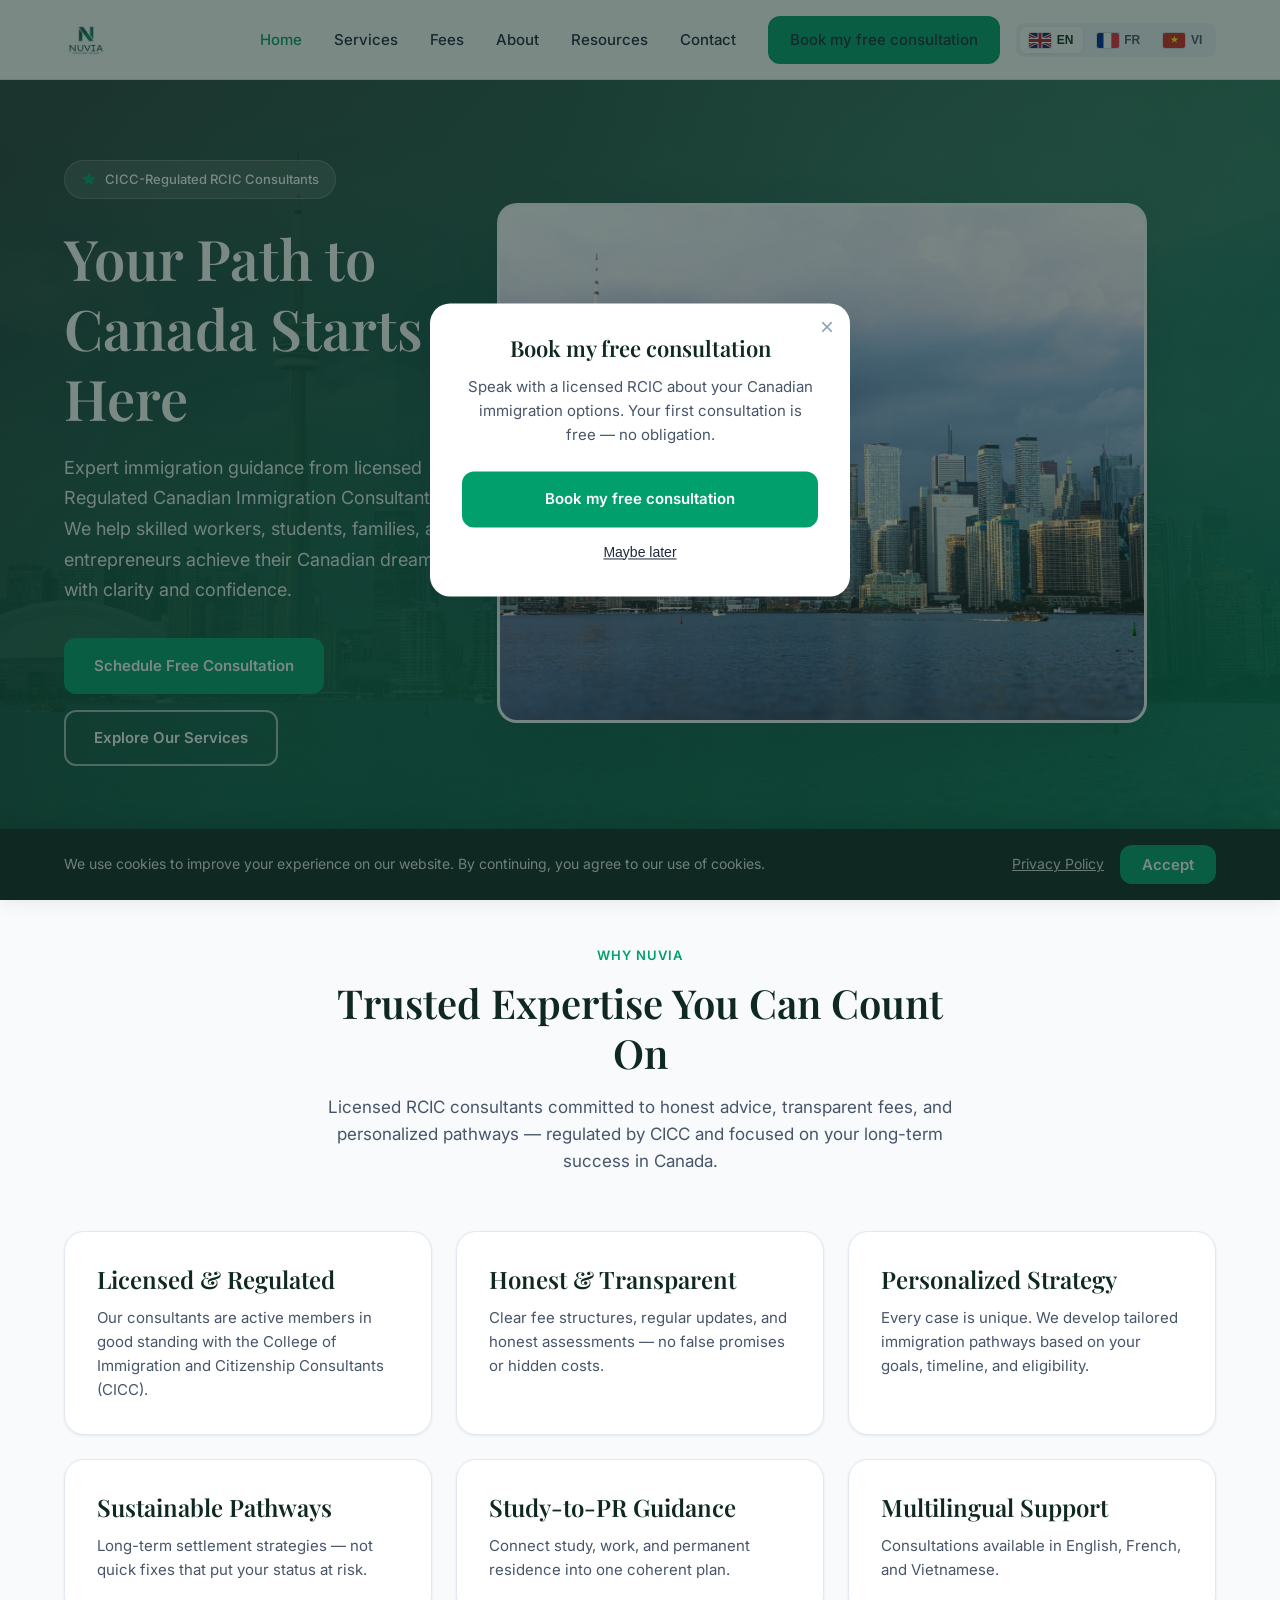
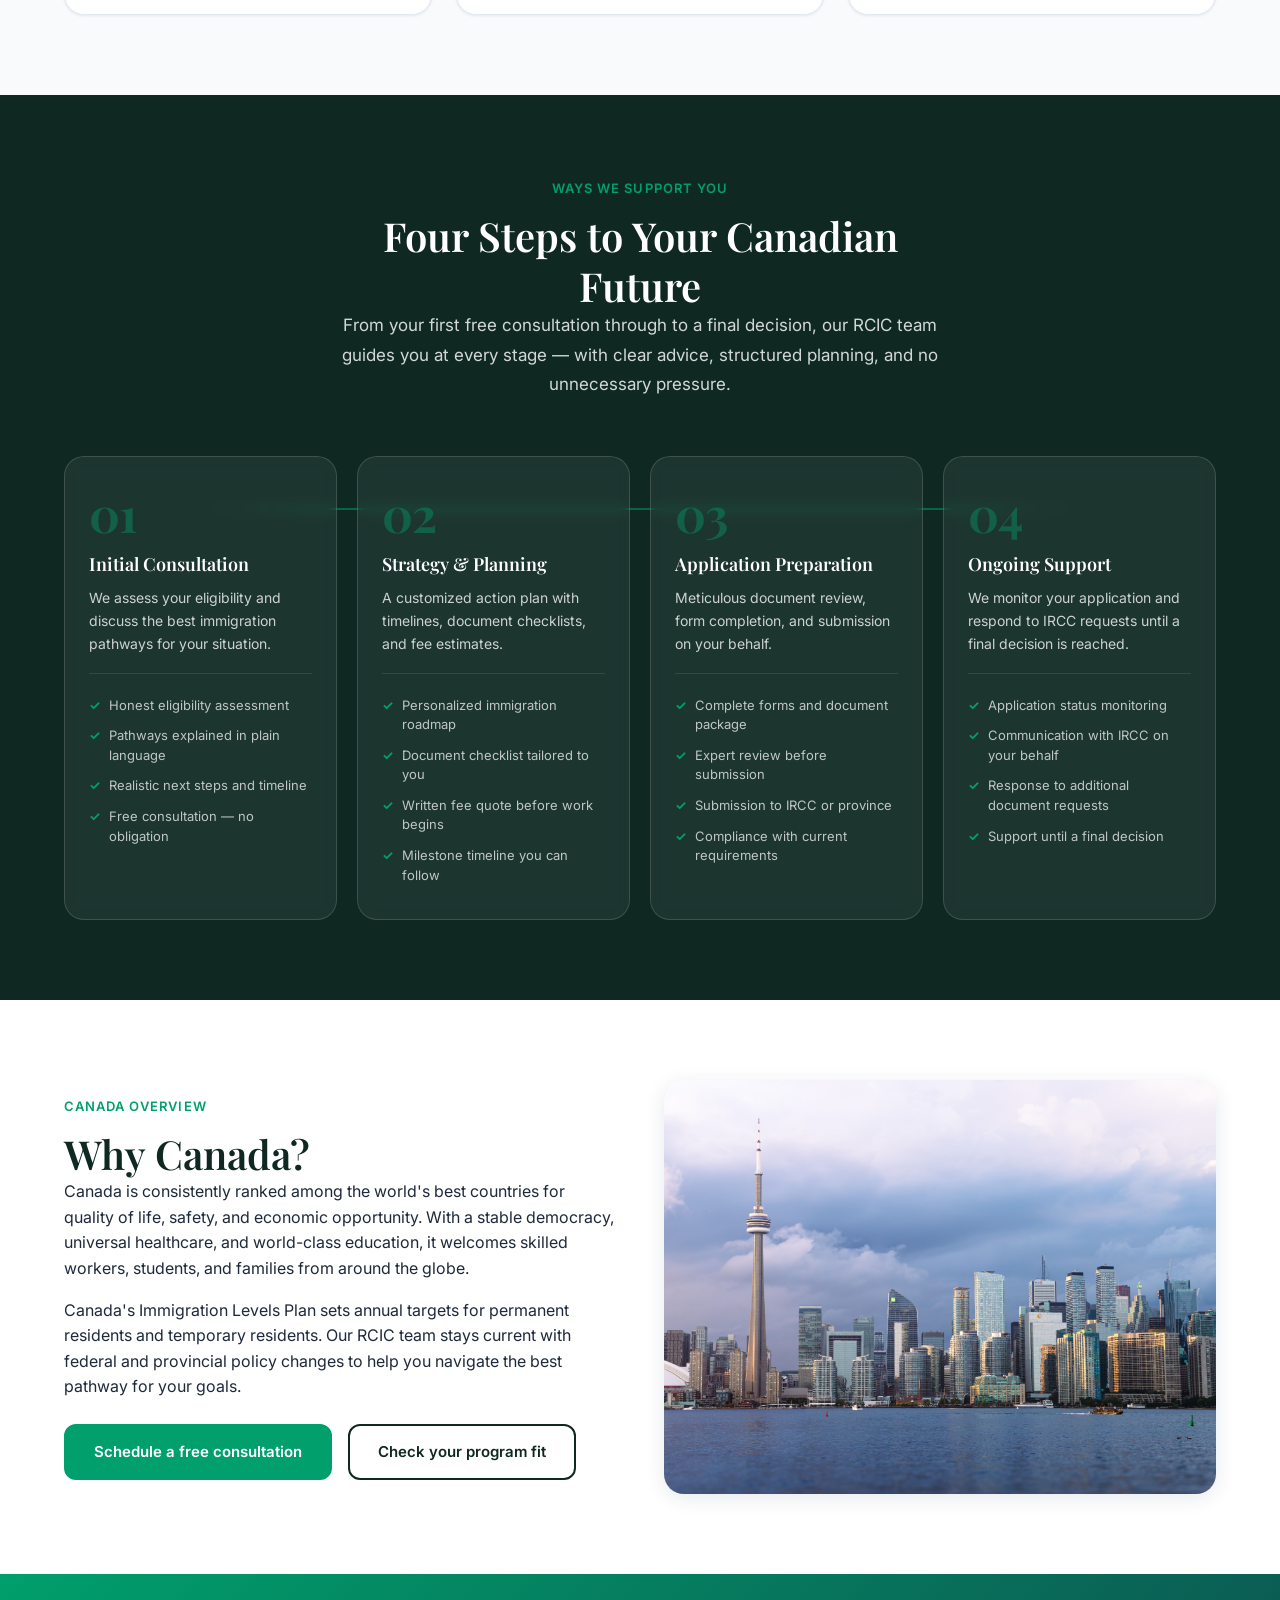
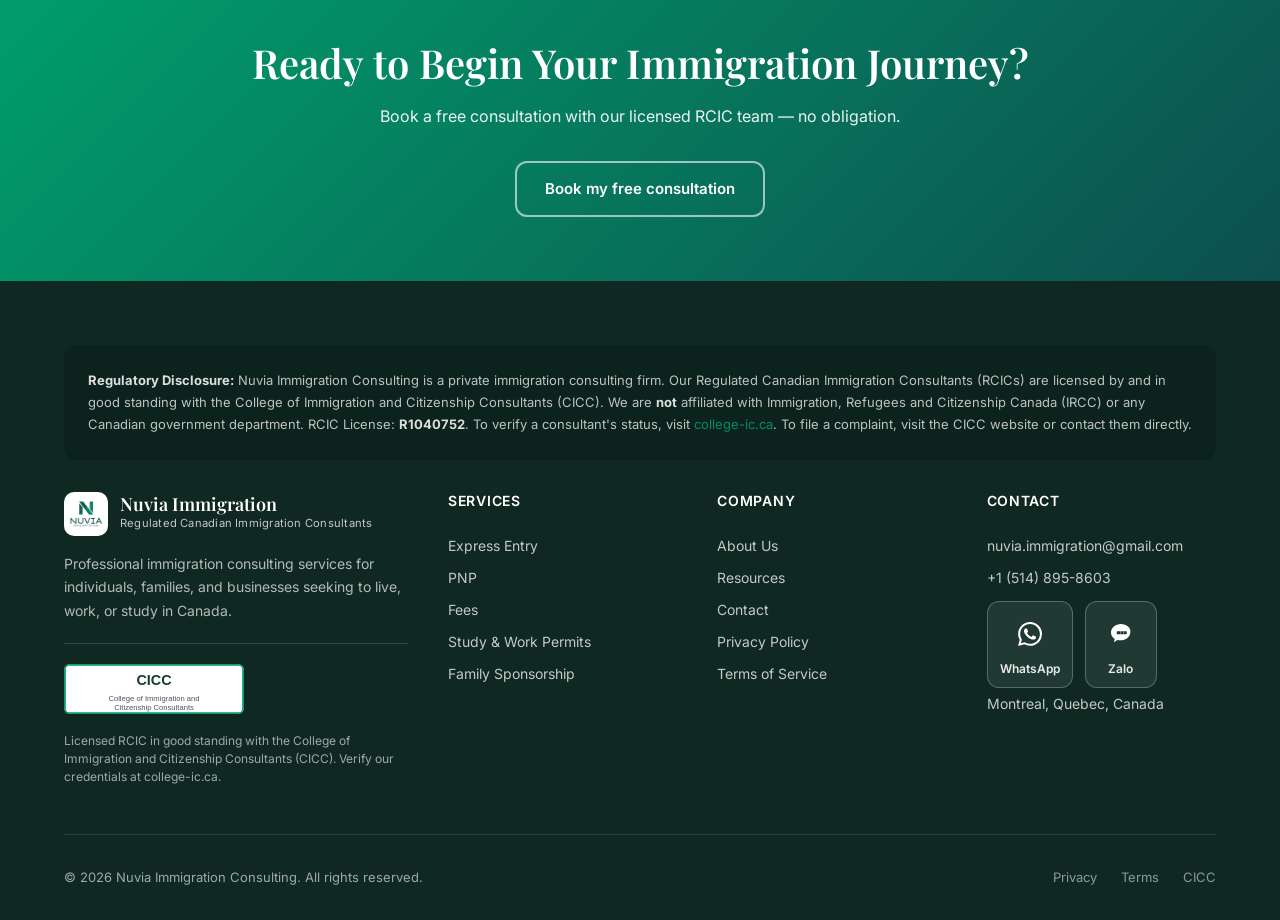
==== commit 3e9f3c24: "Add files via upload" ====
--- a/index.html
+++ b/index.html
@@ -18,10 +18,6 @@
         <div class="logo-mark">
           <img src="assets/logo.png" alt="" width="44" height="44">
         </div>
-        <div class="logo-text">
-          <span class="logo-name">Nuvia Immigration</span>
-          <span class="logo-tagline" data-i18n="footer.tagline">Regulated Canadian Immigration Consultants</span>
-        </div>
       </a>
       <div class="header-actions">
         <nav class="nav-desktop">
@@ -29,11 +25,12 @@
           <a href="services.html" data-i18n="nav.services">Services</a>
           <a href="fees.html" data-i18n="nav.fees">Fees</a>
           <a href="about.html" data-i18n="nav.about">About</a>
+          <a href="resources.html" data-i18n="nav.resources">Resources</a>
           <a href="contact.html" data-i18n="nav.contact">Contact</a>
-          <a href="contact.html#book" class="btn btn-primary" style="padding: 0.625rem 1.25rem;" data-i18n="nav.book">Book Consultation</a>
+          <a href="contact.html#book" class="btn btn-primary" style="padding: 0.625rem 1.25rem;" data-i18n="nav.book">Book my free consultation</a>
         </nav>
         <div class="lang-switcher" role="group" aria-label="Language">
-          <button type="button" class="lang-btn active" data-lang="en" aria-pressed="true"><img src="assets/flags/ca.svg" alt="" class="lang-flag" width="22" height="15"> EN</button>
+          <button type="button" class="lang-btn active" data-lang="en" aria-pressed="true"><img src="assets/flags/en.svg" alt="" class="lang-flag" width="22" height="15"> EN</button>
           <button type="button" class="lang-btn" data-lang="fr" aria-pressed="false"><img src="assets/flags/fr.svg" alt="" class="lang-flag" width="22" height="15"> FR</button>
           <button type="button" class="lang-btn" data-lang="vi" aria-pressed="false"><img src="assets/flags/vi.svg" alt="" class="lang-flag" width="22" height="15"> VI</button>
         </div>
@@ -47,6 +44,7 @@
       <a href="services.html" data-i18n="nav.services">Services</a>
       <a href="fees.html" data-i18n="nav.fees">Fees</a>
       <a href="about.html" data-i18n="nav.about">About</a>
+      <a href="resources.html" data-i18n="nav.resources">Resources</a>
       <a href="contact.html" data-i18n="nav.contact">Contact</a>
     </nav>
   </header>
@@ -67,80 +65,7 @@
           </div>
         </div>
         <div class="hero-visual">
-          <img src="assets/images/hero-canada.jpg" alt="Canadian landscape" width="800" height="600" loading="eager">
-        </div>
-      </div>
-    </section>
-
-    <section class="bg-light">
-      <div class="container">
-        <div class="section-header">
-          <span class="section-label" data-i18n="home.pillars.label">Our Commitment</span>
-          <h2 data-i18n="home.pillars.title">Legal Compliance & Transparency</h2>
-        </div>
-        <div class="pillars-grid">
-          <article class="pillar-card">
-            <div class="pillar-icon">⚖️</div>
-            <h3 data-i18n="home.pillar.1.title">Legal & Transparent</h3>
-            <p data-i18n="home.pillar.1.desc">Honest advice and clear fees under CICC regulations.</p>
-          </article>
-          <article class="pillar-card">
-            <div class="pillar-icon">🍁</div>
-            <h3 data-i18n="home.pillar.2.title">Sustainable Pathways</h3>
-            <p data-i18n="home.pillar.2.desc">Long-term settlement strategies for your future in Canada.</p>
-          </article>
-          <article class="pillar-card">
-            <div class="pillar-icon">🎓</div>
-            <h3 data-i18n="home.pillar.3.title">Study-to-PR Guidance</h3>
-            <p data-i18n="home.pillar.3.desc">Connect study, work, and permanent residence in one plan.</p>
-          </article>
-          <article class="pillar-card">
-            <div class="pillar-icon">📋</div>
-            <h3 data-i18n="home.pillar.4.title">In-Depth Assessment</h3>
-            <p data-i18n="home.pillar.4.desc">Every case analyzed for risks, opportunities, and strategy.</p>
-          </article>
-        </div>
-      </div>
-    </section>
-
-    <section>
-      <div class="container">
-        <div class="section-header">
-          <span class="section-label" data-i18n="home.services.label">What We Offer</span>
-          <h2 data-i18n="home.services.title">Comprehensive Immigration Services</h2>
-          <p data-i18n="home.services.desc">From initial assessment to final approval, we guide you through every step.</p>
-        </div>
-        <div class="card-grid card-grid-3">
-          <article class="card">
-            <div class="card-icon">🍁</div>
-            <h3 data-i18n="home.svc.express.title">Express Entry</h3>
-            <p data-i18n="home.svc.express.desc">Federal Skilled Worker, CEC, and FST programs.</p>
-          </article>
-          <article class="card">
-            <div class="card-icon">🏛️</div>
-            <h3 data-i18n="home.svc.pnp.title">Provincial Nominee Programs</h3>
-            <p data-i18n="home.svc.pnp.desc">Strategic provincial nominations tailored to your profile.</p>
-          </article>
-          <article class="card">
-            <div class="card-icon">🎓</div>
-            <h3 data-i18n="home.svc.study.title">Study & Work Permits</h3>
-            <p data-i18n="home.svc.study.desc">Study permits, PGWP, and LMIA-based work permits.</p>
-          </article>
-          <article class="card">
-            <div class="card-icon">👨‍👩‍👧‍👦</div>
-            <h3 data-i18n="home.svc.family.title">Family Sponsorship</h3>
-            <p data-i18n="home.svc.family.desc">Spousal, parent, and grandparent sponsorship.</p>
-          </article>
-          <article class="card">
-            <div class="card-icon">💼</div>
-            <h3 data-i18n="home.svc.business.title">Business Immigration</h3>
-            <p data-i18n="home.svc.business.desc">Start-up visa and provincial entrepreneur streams.</p>
-          </article>
-          <article class="card">
-            <div class="card-icon">⚖️</div>
-            <h3 data-i18n="home.svc.appeals.title">Appeals & Refusals</h3>
-            <p data-i18n="home.svc.appeals.desc">Judicial review and refusal response strategies.</p>
-          </article>
+          <div class="hero-slideshow image-slideshow" aria-label="Canadian landscapes"></div>
         </div>
       </div>
     </section>
@@ -150,55 +75,89 @@
         <div class="section-header">
           <span class="section-label" data-i18n="home.why.label">Why Nuvia</span>
           <h2 data-i18n="home.why.title">Trusted Expertise You Can Count On</h2>
-        </div>
-        <div class="card-grid card-grid-4">
+          <p data-i18n="home.why.subtitle">Licensed RCIC consultants committed to honest advice, transparent fees, and personalized pathways — regulated by CICC and focused on your long-term success in Canada.</p>
+        </div>
+        <div class="card-grid card-grid-3">
           <article class="card">
             <h3 data-i18n="home.why.licensed.title">Licensed & Regulated</h3>
-            <p data-i18n="home.why.licensed.desc">Active members in good standing with CICC.</p>
+            <p data-i18n="home.why.licensed.desc">Our consultants are active members in good standing with the College of Immigration and Citizenship Consultants (CICC).</p>
+          </article>
+          <article class="card">
+            <h3 data-i18n="home.why.transparent.title">Honest & Transparent</h3>
+            <p data-i18n="home.why.transparent.desc">Clear fee structures, regular updates, and honest assessments — no false promises or hidden costs.</p>
           </article>
           <article class="card">
             <h3 data-i18n="home.why.personal.title">Personalized Strategy</h3>
-            <p data-i18n="home.why.personal.desc">Tailored pathways based on your goals and eligibility.</p>
-          </article>
-          <article class="card">
-            <h3 data-i18n="home.why.transparent.title">Transparent Process</h3>
-            <p data-i18n="home.why.transparent.desc">Clear fees, regular updates, and honest assessments.</p>
+            <p data-i18n="home.why.personal.desc">Every case is unique. We develop tailored immigration pathways based on your goals, timeline, and eligibility.</p>
+          </article>
+          <article class="card">
+            <h3 data-i18n="home.pillar.2.title">Sustainable Pathways</h3>
+            <p data-i18n="home.pillar.2.desc">Long-term settlement strategies — not quick fixes that put your status at risk.</p>
+          </article>
+          <article class="card">
+            <h3 data-i18n="home.pillar.3.title">Study-to-PR Guidance</h3>
+            <p data-i18n="home.pillar.3.desc">Connect study, work, and permanent residence into one coherent plan.</p>
           </article>
           <article class="card">
             <h3 data-i18n="home.why.multi.title">Multilingual Support</h3>
-            <p data-i18n="home.why.multi.desc">Consultations in English, French, and Vietnamese.</p>
-          </article>
-        </div>
-      </div>
-    </section>
-
-    <section class="bg-navy">
+            <p data-i18n="home.why.multi.desc">Consultations available in English, French, and Vietnamese.</p>
+          </article>
+        </div>
+      </div>
+    </section>
+
+    <section class="process-section bg-navy">
       <div class="container">
         <div class="section-header">
-          <span class="section-label" style="color: var(--color-gold);" data-i18n="home.process.label">Our Process</span>
+          <span class="section-label process-label" data-i18n="home.process.label">Ways We Support You</span>
           <h2 data-i18n="home.process.title">Four Steps to Your Canadian Future</h2>
-        </div>
-        <div class="process-steps">
-          <div class="process-step">
-            <div class="step-number">1</div>
+          <p class="section-desc process-desc" data-i18n="home.process.subtitle">From your first free consultation through to a final decision, our RCIC team guides you at every stage — with clear advice, structured planning, and no unnecessary pressure.</p>
+        </div>
+        <div class="process-cards">
+          <article class="process-card reveal-on-scroll">
+            <span class="process-card-num" aria-hidden="true">01</span>
             <h3 data-i18n="home.process.s1.title">Initial Consultation</h3>
-            <p data-i18n="home.process.s1.desc">We assess eligibility and discuss the best pathways.</p>
-          </div>
-          <div class="process-step">
-            <div class="step-number">2</div>
+            <p data-i18n="home.process.s1.desc">We assess your eligibility and discuss the best immigration pathways for your situation.</p>
+            <ul class="process-card-list">
+              <li data-i18n="home.process.s1.b1">Honest eligibility assessment</li>
+              <li data-i18n="home.process.s1.b2">Pathways explained in plain language</li>
+              <li data-i18n="home.process.s1.b3">Realistic next steps and timeline</li>
+              <li data-i18n="home.process.s1.b4">Free consultation — no obligation</li>
+            </ul>
+          </article>
+          <article class="process-card reveal-on-scroll">
+            <span class="process-card-num" aria-hidden="true">02</span>
             <h3 data-i18n="home.process.s2.title">Strategy & Planning</h3>
-            <p data-i18n="home.process.s2.desc">Custom action plan with timelines and checklists.</p>
-          </div>
-          <div class="process-step">
-            <div class="step-number">3</div>
+            <p data-i18n="home.process.s2.desc">A customized action plan with timelines, document checklists, and fee estimates.</p>
+            <ul class="process-card-list">
+              <li data-i18n="home.process.s2.b1">Personalized immigration roadmap</li>
+              <li data-i18n="home.process.s2.b2">Document checklist tailored to you</li>
+              <li data-i18n="home.process.s2.b3">Written fee quote before work begins</li>
+              <li data-i18n="home.process.s2.b4">Milestone timeline you can follow</li>
+            </ul>
+          </article>
+          <article class="process-card reveal-on-scroll">
+            <span class="process-card-num" aria-hidden="true">03</span>
             <h3 data-i18n="home.process.s3.title">Application Preparation</h3>
-            <p data-i18n="home.process.s3.desc">Document review, forms, and submission.</p>
-          </div>
-          <div class="process-step">
-            <div class="step-number">4</div>
+            <p data-i18n="home.process.s3.desc">Meticulous document review, form completion, and submission on your behalf.</p>
+            <ul class="process-card-list">
+              <li data-i18n="home.process.s3.b1">Complete forms and document package</li>
+              <li data-i18n="home.process.s3.b2">Expert review before submission</li>
+              <li data-i18n="home.process.s3.b3">Submission to IRCC or province</li>
+              <li data-i18n="home.process.s3.b4">Compliance with current requirements</li>
+            </ul>
+          </article>
+          <article class="process-card reveal-on-scroll">
+            <span class="process-card-num" aria-hidden="true">04</span>
             <h3 data-i18n="home.process.s4.title">Ongoing Support</h3>
-            <p data-i18n="home.process.s4.desc">We monitor your application until a final decision.</p>
-          </div>
+            <p data-i18n="home.process.s4.desc">We monitor your application and respond to IRCC requests until a final decision is reached.</p>
+            <ul class="process-card-list">
+              <li data-i18n="home.process.s4.b1">Application status monitoring</li>
+              <li data-i18n="home.process.s4.b2">Communication with IRCC on your behalf</li>
+              <li data-i18n="home.process.s4.b3">Response to additional document requests</li>
+              <li data-i18n="home.process.s4.b4">Support until a final decision</li>
+            </ul>
+          </article>
         </div>
       </div>
     </section>
@@ -210,24 +169,13 @@
           <h2 data-i18n="home.canada.title">Why Canada?</h2>
           <p data-i18n="home.canada.p1">Canada is consistently ranked among the world's best countries for quality of life.</p>
           <p data-i18n="home.canada.p2">Our RCIC team stays current with federal and provincial policy changes.</p>
-          <a href="fees.html" class="btn btn-primary" style="margin-top: 1.5rem;" data-i18n="home.fees.teaser">View Our Service Fees</a>
+          <div class="hero-actions" style="margin-top: 1.5rem;">
+            <a href="contact.html#book" class="btn btn-primary" data-i18n="home.canada.cta1">Schedule a free consultation</a>
+            <a href="resources.html" class="btn btn-outline-dark" data-i18n="home.canada.cta2">Check your program fit</a>
+          </div>
         </div>
         <div class="split-image">
-          <img src="assets/images/montreal.jpg" alt="Montreal cityscape" width="800" height="600" loading="lazy">
-        </div>
-      </div>
-    </section>
-
-    <section class="bg-light">
-      <div class="container split-section reverse">
-        <div>
-          <span class="section-label" data-i18n="home.cicc.label">CICC & Licensed RCICs</span>
-          <h2 data-i18n="home.cicc.title">Regulated Immigration Consulting</h2>
-          <p data-i18n="home.cicc.p1">Only authorized representatives may provide paid immigration advice in Canada.</p>
-          <p data-i18n="home.cicc.p2">Led by RCIC-IRB R1040752 — verify at college-ic.ca.</p>
-        </div>
-        <div class="split-image">
-          <img src="assets/images/consultation.jpg" alt="Professional consultation" width="800" height="600" loading="lazy">
+          <div class="split-slideshow image-slideshow" aria-label="Canadian landscapes"></div>
         </div>
       </div>
     </section>
@@ -236,7 +184,7 @@
       <div class="container">
         <h2 data-i18n="home.cta.title">Ready to Begin Your Immigration Journey?</h2>
         <p data-i18n="home.cta.desc">Book a consultation with our RCIC team.</p>
-        <a href="contact.html#book" class="btn btn-outline" data-i18n="home.cta.btn">Get Started Today</a>
+        <a href="contact.html#book" class="btn btn-outline" data-i18n="home.cta.btn">Book my free consultation</a>
       </div>
     </section>
   </main>
@@ -268,6 +216,7 @@
         <div class="footer-col">
           <h4 data-i18n="footer.company">Company</h4>
           <a href="about.html" data-i18n="footer.about">About Us</a>
+          <a href="resources.html" data-i18n="footer.resources">Resources</a>
           <a href="contact.html" data-i18n="footer.contact">Contact</a>
           <a href="privacy.html" data-i18n="footer.privacy">Privacy Policy</a>
           <a href="terms.html" data-i18n="footer.terms">Terms of Service</a>
@@ -276,8 +225,16 @@
           <h4 data-i18n="footer.contact">Contact</h4>
           <a href="mailto:nuvia.immigration@gmail.com" data-config="email">nuvia.immigration@gmail.com</a>
           <a href="tel:+15148958603" data-config="phone">+1 (514) 895-8603</a>
-          <a href="https://wa.me/15148958603" data-config="whatsapp" target="_blank" rel="noopener noreferrer" data-i18n="contact.whatsapp">WhatsApp</a>
-          <a href="https://zalo.me/15148958603" data-config="zalo" target="_blank" rel="noopener noreferrer" data-i18n="contact.zalo">Zalo</a>
+          <div class="footer-social">
+            <a href="https://wa.me/15148958603" class="social-link-card whatsapp" data-config="whatsapp" target="_blank" rel="noopener noreferrer">
+              <span class="social-link-icon"><img src="assets/icons/whatsapp.svg" alt="" width="24" height="24"></span>
+              <span class="social-link-label" data-i18n="contact.whatsapp">WhatsApp</span>
+            </a>
+            <a href="https://zalo.me/15148958603" class="social-link-card zalo" data-config="zalo" target="_blank" rel="noopener noreferrer">
+              <span class="social-link-icon"><img src="assets/icons/zalo.svg" alt="" width="24" height="24"></span>
+              <span class="social-link-label" data-i18n="contact.zalo">Zalo</span>
+            </a>
+          </div>
           <span class="footer-text" data-config="location">Montreal, Quebec, Canada</span>
         </div>
       </div>
@@ -293,8 +250,10 @@
   </footer>
 
   <script src="js/config.js"></script>
+  <script src="js/slideshow-images.js"></script>
   <script src="js/translations.js"></script>
   <script src="js/i18n.js"></script>
   <script src="js/main.js"></script>
+  <script src="js/site-chrome.js"></script>
 </body>
 </html>
--- a/css/styles.css
+++ b/css/styles.css
@@ -147,6 +147,7 @@
   flex-wrap: wrap;
   gap: 0.75rem;
   margin-top: 1.5rem;
+  align-items: flex-start;
 }
 
 .social-btn {
@@ -181,6 +182,120 @@
   color: white;
 }
 
+.social-btn .social-icon {
+  width: 24px;
+  height: 24px;
+  flex-shrink: 0;
+}
+
+.social-btn.whatsapp {
+  color: #25D366;
+  padding: 0.75rem;
+}
+
+.social-btn.zalo {
+  color: #0068FF;
+  padding: 0.75rem;
+}
+
+.social-btn.whatsapp:hover .social-icon,
+.social-btn.zalo:hover .social-icon {
+  filter: brightness(0) invert(1);
+}
+
+.social-link-card {
+  display: inline-flex;
+  flex-direction: column;
+  align-items: center;
+  justify-content: center;
+  gap: 0.375rem;
+  min-width: 72px;
+  padding: 0.625rem 0.75rem;
+  border-radius: var(--radius);
+  text-decoration: none;
+  text-align: center;
+  transition: all 0.2s ease;
+}
+
+.social-link-icon {
+  display: inline-flex;
+  align-items: center;
+  justify-content: center;
+  width: 44px;
+  height: 44px;
+  border-radius: var(--radius);
+}
+
+.social-link-icon img {
+  width: 24px;
+  height: 24px;
+}
+
+.social-link-label {
+  font-size: 0.75rem;
+  font-weight: 600;
+  line-height: 1.2;
+}
+
+.footer-social .social-link-card {
+  border: 1px solid rgba(255, 255, 255, 0.25);
+  background: rgba(255, 255, 255, 0.08);
+  color: rgba(255, 255, 255, 0.9);
+}
+
+.footer-social .social-link-icon img {
+  filter: brightness(0) invert(1);
+}
+
+.footer-social .social-link-card.whatsapp:hover {
+  background: #25D366;
+  border-color: #25D366;
+  color: white;
+}
+
+.footer-social .social-link-card.zalo:hover {
+  background: #0068FF;
+  border-color: #0068FF;
+  color: white;
+}
+
+.footer-social {
+  display: flex;
+  gap: 0.75rem;
+  margin-top: 0.5rem;
+}
+
+.social-links .social-link-card {
+  border: 1px solid var(--color-gray-200);
+  background: var(--color-white);
+  color: var(--color-gray-800);
+}
+
+.social-links .social-link-card.whatsapp .social-link-icon {
+  color: #25D366;
+}
+
+.social-links .social-link-card.zalo .social-link-icon {
+  color: #0068FF;
+}
+
+.social-links .social-link-card.whatsapp:hover {
+  background: #25D366;
+  border-color: #25D366;
+  color: white;
+}
+
+.social-links .social-link-card.zalo:hover {
+  background: #0068FF;
+  border-color: #0068FF;
+  color: white;
+}
+
+.social-links .social-link-card.whatsapp:hover .social-link-icon img,
+.social-links .social-link-card.zalo:hover .social-link-icon img {
+  filter: brightness(0) invert(1);
+}
+
 .gcal-booking-wrap {
   border-radius: var(--radius-lg);
   overflow: hidden;
@@ -238,6 +353,226 @@
   width: 100%;
   height: 100%;
   object-fit: cover;
+}
+
+.consultant-title {
+  font-size: 0.9375rem;
+  color: var(--color-teal);
+  font-weight: 600;
+  margin-bottom: 1.25rem;
+  line-height: 1.6;
+}
+
+.consultant-intro {
+  max-width: 720px;
+  margin: 0 auto 2.5rem;
+  text-align: center;
+  color: var(--color-gray-600);
+  line-height: 1.75;
+}
+
+.program-section {
+  padding: 4rem 0;
+  scroll-margin-top: 120px;
+}
+
+.program-section.bg-light {
+  background: var(--color-off-white);
+}
+
+.program-header {
+  max-width: 760px;
+  margin-bottom: 1.5rem;
+}
+
+.program-header h2 {
+  margin-bottom: 0.75rem;
+}
+
+.program-detail-card .program-features {
+  margin: 0 0 0 1.25rem;
+}
+
+.program-features {
+  margin: 0 0 2rem 1.25rem;
+  color: var(--color-gray-600);
+  font-size: 0.9375rem;
+  line-height: 1.7;
+}
+
+.program-features li {
+  margin-bottom: 0.35rem;
+}
+
+.program-faq-title {
+  font-size: 1.125rem;
+  margin-bottom: 1rem;
+  color: var(--color-navy);
+}
+
+.service-card {
+  display: block;
+  text-decoration: none;
+  color: inherit;
+  height: 100%;
+}
+
+.service-card h3 {
+  color: var(--color-navy);
+}
+
+.service-card:hover h3 {
+  color: var(--color-teal);
+}
+
+.program-quick-nav {
+  position: sticky;
+  top: 72px;
+  z-index: 20;
+  background: rgba(255, 255, 255, 0.95);
+  border-bottom: 1px solid var(--color-gray-200);
+  backdrop-filter: blur(8px);
+}
+
+.program-quick-nav-inner {
+  display: flex;
+  gap: 0.5rem;
+  overflow-x: auto;
+  padding: 0.75rem 0;
+  scrollbar-width: none;
+}
+
+.program-quick-nav-inner::-webkit-scrollbar {
+  display: none;
+}
+
+.program-quick-nav a {
+  flex-shrink: 0;
+  padding: 0.5rem 1rem;
+  border-radius: 100px;
+  font-size: 0.8125rem;
+  font-weight: 600;
+  color: var(--color-gray-700);
+  text-decoration: none;
+  border: 1px solid var(--color-gray-200);
+  background: var(--color-white);
+  transition: all 0.2s ease;
+}
+
+.program-quick-nav a:hover {
+  border-color: var(--color-primary);
+  color: var(--color-primary);
+  background: rgba(0, 159, 107, 0.06);
+}
+
+.program-quick-nav a.is-active {
+  border-color: var(--color-primary);
+  color: var(--color-white);
+  background: var(--color-primary);
+}
+
+.program-detail-toolbar {
+  padding: 1rem 0 0;
+}
+
+.program-back-btn {
+  display: inline-flex;
+  align-items: center;
+  gap: 0.35rem;
+  padding: 0.5rem 0;
+  border: 0;
+  background: none;
+  color: var(--color-primary);
+  font-size: 0.9375rem;
+  font-weight: 600;
+  cursor: pointer;
+  transition: color 0.2s ease;
+}
+
+.program-back-btn:hover {
+  color: var(--color-teal);
+}
+
+#services-program-detail .program-section {
+  display: none;
+}
+
+#services-program-detail .program-section.is-active {
+  display: block;
+}
+
+body.services-program-view #services-overview,
+body.services-program-view #services-overview-cta {
+  display: none;
+}
+
+body.services-overview-view #services-program-detail {
+  display: none !important;
+}
+
+.program-detail-card {
+  background: var(--color-white);
+  border: 1px solid var(--color-gray-200);
+  border-radius: var(--radius-lg);
+  padding: 1.5rem;
+  margin-bottom: 2rem;
+  box-shadow: var(--shadow-sm);
+}
+
+.program-section.bg-light .program-detail-card {
+  background: var(--color-white);
+}
+
+.faq-grid {
+  display: grid;
+  gap: 1rem;
+  grid-template-columns: 1fr;
+}
+
+@media (min-width: 768px) {
+  .faq-grid {
+    grid-template-columns: repeat(2, 1fr);
+    gap: 1.25rem;
+  }
+}
+
+.faq-grid .faq-item {
+  border: 1px solid var(--color-gray-200);
+  border-radius: var(--radius-lg);
+  overflow: hidden;
+  background: var(--color-white);
+  box-shadow: var(--shadow-sm);
+  transition: box-shadow 0.25s ease, border-color 0.25s ease;
+}
+
+.faq-grid .faq-item:hover {
+  border-color: rgba(0, 159, 107, 0.35);
+}
+
+.faq-grid .faq-item.open {
+  grid-column: 1 / -1;
+  border-color: var(--color-primary);
+  box-shadow: var(--shadow-md);
+}
+
+.faq-grid .faq-item:last-child {
+  border-bottom: 1px solid var(--color-gray-200);
+}
+
+.faq-grid .faq-question {
+  background: transparent;
+  padding: 1rem 1.125rem;
+  font-size: 0.875rem;
+  line-height: 1.45;
+}
+
+.faq-grid .faq-question:hover {
+  background: var(--color-off-white);
+}
+
+.faq-grid .faq-answer {
+  padding: 0 1.125rem 1rem;
+  font-size: 0.8125rem;
 }
 
 .consultant-credentials {
@@ -479,7 +814,7 @@
   position: relative;
   background:
     linear-gradient(135deg, rgba(15, 41, 34, 0.88) 0%, rgba(0, 122, 82, 0.85) 100%),
-    url("../assets/images/hero-canada.jpg") center/cover no-repeat;
+    url("../assets/images/pexels-aj4xo-28178562.jpg") center/cover no-repeat;
   color: var(--color-white);
   padding: 5rem 0 6rem;
   overflow: hidden;
@@ -509,8 +844,13 @@
 
 @media (min-width: 900px) {
   .hero-grid {
-    grid-template-columns: 1.1fr 0.9fr;
-  }
+    grid-template-columns: 0.85fr 1.15fr;
+    gap: 2.5rem;
+  }
+}
+
+.hero-visual {
+  width: 100%;
 }
 
 .hero-badge {
@@ -550,6 +890,17 @@
   gap: 1rem;
 }
 
+.btn-outline-dark {
+  background: transparent;
+  color: var(--color-navy);
+  border: 2px solid var(--color-navy);
+}
+
+.btn-outline-dark:hover {
+  background: var(--color-navy);
+  color: var(--color-white);
+}
+
 /* Sections */
 section {
   padding: 5rem 0;
@@ -677,47 +1028,141 @@
   margin-top: 0.5rem;
 }
 
-/* Process steps */
-.process-steps {
+/* Process section — card visualization */
+.process-section {
+  overflow: hidden;
+}
+
+.process-section .process-label {
+  color: var(--color-gold);
+}
+
+.process-section .process-desc {
+  color: rgba(255, 255, 255, 0.82);
+  max-width: 680px;
+  margin: 0 auto;
+  line-height: 1.75;
+}
+
+.process-cards {
   display: grid;
-  gap: 2rem;
+  gap: 1.5rem;
+  margin-top: 2.5rem;
+  position: relative;
 }
 
 @media (min-width: 768px) {
-  .process-steps {
+  .process-cards {
+    grid-template-columns: repeat(2, 1fr);
+    gap: 1.75rem;
+  }
+}
+
+@media (min-width: 1100px) {
+  .process-cards {
     grid-template-columns: repeat(4, 1fr);
-    gap: 1.5rem;
-  }
-}
-
-.process-step {
-  text-align: center;
+    gap: 1.25rem;
+  }
+
+  .process-cards::before {
+    content: "";
+    position: absolute;
+    top: 3.25rem;
+    left: 12%;
+    right: 12%;
+    height: 2px;
+    background: linear-gradient(90deg, transparent, rgba(0, 159, 107, 0.5) 15%, rgba(0, 159, 107, 0.5) 85%, transparent);
+    z-index: 0;
+    pointer-events: none;
+  }
+}
+
+.process-card {
   position: relative;
-}
-
-.step-number {
-  width: 48px;
-  height: 48px;
-  background: var(--color-teal);
-  color: white;
-  border-radius: 50%;
-  display: flex;
-  align-items: center;
-  justify-content: center;
+  background: rgba(255, 255, 255, 0.06);
+  border: 1px solid rgba(255, 255, 255, 0.14);
+  border-radius: var(--radius-lg);
+  padding: 2rem 1.5rem 1.75rem;
+  z-index: 1;
+  transition: transform 0.35s ease, box-shadow 0.35s ease, border-color 0.35s ease, background 0.35s ease;
+  backdrop-filter: blur(6px);
+}
+
+.process-card:hover {
+  transform: translateY(-8px);
+  border-color: rgba(0, 159, 107, 0.55);
+  background: rgba(255, 255, 255, 0.1);
+  box-shadow: 0 20px 40px rgba(0, 0, 0, 0.25), 0 0 0 1px rgba(0, 159, 107, 0.2);
+}
+
+.process-card-num {
+  display: block;
+  font-family: var(--font-display);
+  font-size: 3rem;
   font-weight: 700;
+  line-height: 1;
+  color: rgba(0, 159, 107, 0.4);
+  margin-bottom: 1rem;
+  letter-spacing: -0.02em;
+  transition: color 0.35s ease, transform 0.35s ease;
+}
+
+.process-card:hover .process-card-num {
+  color: var(--color-primary);
+  transform: scale(1.05);
+}
+
+.process-card h3 {
   font-size: 1.125rem;
-  margin: 0 auto 1rem;
-}
-
-.process-step h3 {
-  font-size: 1.125rem;
-  margin-bottom: 0.5rem;
-}
-
-.process-step p {
+  margin-bottom: 0.625rem;
+}
+
+.process-card p {
   font-size: 0.875rem;
-  color: var(--color-gray-600);
-}
+  color: rgba(255, 255, 255, 0.78);
+  line-height: 1.65;
+  margin-bottom: 1.125rem;
+}
+
+.process-card-list {
+  list-style: none;
+  margin: 0;
+  padding: 0;
+  border-top: 1px solid rgba(255, 255, 255, 0.1);
+  padding-top: 1rem;
+}
+
+.process-card-list li {
+  position: relative;
+  padding: 0.35rem 0 0.35rem 1.25rem;
+  font-size: 0.8125rem;
+  color: rgba(255, 255, 255, 0.72);
+  line-height: 1.5;
+}
+
+.process-card-list li::before {
+  content: "✓";
+  position: absolute;
+  left: 0;
+  color: var(--color-primary);
+  font-weight: 700;
+}
+
+.reveal-on-scroll {
+  opacity: 0;
+  transform: translateY(28px);
+  transition: opacity 0.65s ease, transform 0.65s ease;
+}
+
+.reveal-on-scroll.is-visible {
+  opacity: 1;
+  transform: translateY(0);
+}
+
+.process-card:nth-child(1).is-visible { transition-delay: 0.05s; }
+.process-card:nth-child(2).is-visible { transition-delay: 0.15s; }
+.process-card:nth-child(3).is-visible { transition-delay: 0.25s; }
+.process-card:nth-child(4).is-visible { transition-delay: 0.35s; }
 
 /* CTA Banner */
 .cta-banner {
@@ -1071,6 +1516,23 @@
   color: white;
 }
 
+.footer-col .footer-social a.social-link-card {
+  display: inline-flex;
+  flex-direction: column;
+  align-items: center;
+  justify-content: center;
+  text-align: center;
+  padding: 0.625rem 0.75rem;
+  width: auto;
+}
+
+.footer-col .footer-social .social-link-label {
+  display: block;
+  width: 100%;
+  text-align: center;
+  font-size: 0.75rem;
+}
+
 .rcic-disclosure {
   background: rgba(0, 0, 0, 0.2);
   border-radius: var(--radius);
@@ -1135,19 +1597,74 @@
 }
 
 .split-image img,
-.hero-visual img {
+.hero-slideshow,
+.split-slideshow {
+  position: relative;
   width: 100%;
+  aspect-ratio: 4/3;
+  min-height: 280px;
   border-radius: var(--radius-lg);
-  box-shadow: var(--shadow-md);
-  aspect-ratio: 4/3;
-  object-fit: cover;
-  min-height: 240px;
+  overflow: hidden;
   background: var(--color-gray-100);
 }
 
-.hero-visual img {
+.hero-slideshow {
+  min-height: 320px;
   box-shadow: var(--shadow-lg);
   border: 3px solid rgba(255, 255, 255, 0.15);
+}
+
+.split-slideshow {
+  box-shadow: var(--shadow-md);
+}
+
+@media (min-width: 768px) {
+  .hero-slideshow {
+    min-height: 440px;
+    aspect-ratio: 5/4;
+  }
+
+  .split-slideshow {
+    min-height: 360px;
+  }
+}
+
+@media (min-width: 1024px) {
+  .hero-slideshow {
+    min-height: 520px;
+  }
+}
+
+.split-slideshow .hero-slide {
+  position: absolute;
+  inset: 0;
+  width: 100%;
+  height: 100%;
+  object-fit: cover;
+  opacity: 0;
+  transition: opacity 0.8s ease-in-out;
+  border-radius: 0;
+  box-shadow: none;
+}
+
+.split-slideshow .hero-slide.active {
+  opacity: 1;
+  z-index: 1;
+}
+
+.hero-slide {
+  position: absolute;
+  inset: 0;
+  width: 100%;
+  height: 100%;
+  object-fit: cover;
+  opacity: 0;
+  transition: opacity 0.8s ease-in-out;
+}
+
+.hero-slide.active {
+  opacity: 1;
+  z-index: 1;
 }
 
 .pillars-grid {
@@ -1235,6 +1752,27 @@
   background: var(--color-off-white);
 }
 
+.fees-table-tiered {
+  min-width: 880px;
+}
+
+.fees-table-tiered th.tier-col,
+.fees-table-tiered td.tier-col {
+  text-align: center;
+  white-space: nowrap;
+}
+
+.fees-table-tiered th.tier-col {
+  font-size: 0.75rem;
+  line-height: 1.3;
+}
+
+body.highlight-tier-review .fees-table-tiered .tier-review,
+body.highlight-tier-guided .fees-table-tiered .tier-guided,
+body.highlight-tier-full .fees-table-tiered .tier-full {
+  background: rgba(0, 159, 107, 0.1);
+}
+
 .fees-table td:nth-child(2),
 .fees-table td:nth-child(3) {
   white-space: nowrap;
@@ -1258,10 +1796,546 @@
   margin-bottom: 0.35rem;
 }
 
-.about-image img {
+.about-image img,
+.about-slideshow .hero-slide {
   width: 100%;
   height: 100%;
   object-fit: cover;
   border-radius: var(--radius-lg);
   box-shadow: var(--shadow-md);
 }
+
+.about-slideshow {
+  position: relative;
+  width: 100%;
+  height: 100%;
+  min-height: 100%;
+  border-radius: var(--radius-lg);
+  overflow: hidden;
+  box-shadow: var(--shadow-md);
+}
+
+.about-slideshow .hero-slide {
+  position: absolute;
+  inset: 0;
+  opacity: 0;
+  transition: opacity 0.8s ease-in-out;
+  box-shadow: none;
+}
+
+.about-slideshow .hero-slide.active {
+  opacity: 1;
+  z-index: 1;
+}
+
+/* Pricing tiers */
+.pricing-tiers {
+  display: grid;
+  gap: 1.5rem;
+  margin-bottom: 3rem;
+}
+
+@media (min-width: 768px) {
+  .pricing-tiers {
+    grid-template-columns: repeat(3, 1fr);
+  }
+}
+
+.pricing-tier {
+  background: var(--color-white);
+  border: 2px solid var(--color-gray-200);
+  border-radius: var(--radius-lg);
+  padding: 2rem 1.5rem;
+  display: flex;
+  flex-direction: column;
+  cursor: pointer;
+  transition: border-color 0.2s ease, box-shadow 0.2s ease, transform 0.2s ease;
+}
+
+.pricing-tier:hover,
+.pricing-tier.is-active {
+  border-color: var(--color-primary);
+  box-shadow: var(--shadow-md);
+  transform: translateY(-4px);
+}
+
+.pricing-tier.featured {
+  border-color: var(--color-primary);
+}
+
+.pricing-tier.featured:hover,
+.pricing-tier.featured.is-active {
+  box-shadow: 0 12px 28px rgba(0, 159, 107, 0.18);
+}
+
+.pricing-tier h3 {
+  font-size: 1.25rem;
+  margin-bottom: 0.5rem;
+}
+
+.pricing-tier .tier-tagline {
+  font-size: 0.875rem;
+  color: var(--color-gray-600);
+  margin-bottom: 1.25rem;
+  min-height: 2.5rem;
+}
+
+.pricing-tier ul {
+  list-style: none;
+  margin: 0 0 1.5rem;
+  padding: 0;
+  flex: 1;
+}
+
+.pricing-tier li {
+  font-size: 0.875rem;
+  color: var(--color-gray-700);
+  padding: 0.4rem 0 0.4rem 1.25rem;
+  position: relative;
+}
+
+.pricing-tier li::before {
+  content: "✓";
+  position: absolute;
+  left: 0;
+  color: var(--color-primary);
+  font-weight: 700;
+}
+
+.pricing-tier .tier-from {
+  font-size: 0.8125rem;
+  color: var(--color-gray-500);
+  margin-top: auto;
+  padding-top: 1rem;
+  border-top: 1px solid var(--color-gray-100);
+}
+
+.pricing-tier .tier-badge {
+  display: inline-block;
+  font-size: 0.6875rem;
+  font-weight: 700;
+  text-transform: uppercase;
+  letter-spacing: 0.06em;
+  color: var(--color-primary);
+  background: rgba(0, 159, 107, 0.1);
+  padding: 0.25rem 0.625rem;
+  border-radius: 100px;
+  margin-bottom: 0.75rem;
+}
+
+.pricing-tier.featured .tier-badge {
+  background: var(--color-primary);
+  color: white;
+}
+
+.pricing-tiers-cta {
+  text-align: center;
+  margin-bottom: 3rem;
+}
+
+.pricing-tiers-cta .btn {
+  min-width: 280px;
+}
+
+.fees-intro-grid {
+  display: grid;
+  gap: 1.5rem;
+  margin-bottom: 3rem;
+}
+
+@media (min-width: 768px) {
+  .fees-intro-grid {
+    grid-template-columns: 1fr 1fr;
+  }
+}
+
+.fees-intro-card {
+  background: var(--color-off-white);
+  border: 1px solid var(--color-gray-200);
+  border-radius: var(--radius-lg);
+  padding: 1.5rem;
+}
+
+.fees-intro-card h3 {
+  font-size: 1.0625rem;
+  margin-bottom: 0.75rem;
+}
+
+.fees-intro-card p {
+  font-size: 0.875rem;
+  color: var(--color-gray-600);
+  margin: 0;
+}
+
+/* Fees page tabs */
+.fees-page-tabs {
+  display: flex;
+  flex-wrap: wrap;
+  gap: 0.5rem;
+  margin-bottom: 2rem;
+  border-bottom: 2px solid var(--color-gray-200);
+  padding-bottom: 0;
+}
+
+.fees-tab {
+  padding: 0.75rem 1.25rem;
+  border: none;
+  background: transparent;
+  font-family: var(--font-sans);
+  font-size: 0.9375rem;
+  font-weight: 600;
+  color: var(--color-gray-600);
+  cursor: pointer;
+  border-bottom: 3px solid transparent;
+  margin-bottom: -2px;
+  transition: color 0.2s ease, border-color 0.2s ease;
+}
+
+.fees-tab:hover {
+  color: var(--color-primary);
+}
+
+.fees-tab.active {
+  color: var(--color-primary);
+  border-bottom-color: var(--color-primary);
+}
+
+.fees-tab-panel {
+  display: none;
+}
+
+.fees-tab-panel.active {
+  display: block;
+}
+
+/* Cerise-style fee cards */
+.fee-card-grid {
+  display: grid;
+  gap: 1.25rem;
+  margin-bottom: 2.5rem;
+}
+
+@media (min-width: 640px) {
+  .fee-card-grid {
+    grid-template-columns: repeat(2, 1fr);
+  }
+}
+
+@media (min-width: 1024px) {
+  .fee-card-grid {
+    grid-template-columns: repeat(3, 1fr);
+  }
+}
+
+.fee-card {
+  background: var(--color-white);
+  border: 1px solid var(--color-gray-200);
+  border-radius: var(--radius-lg);
+  padding: 1.25rem 1.5rem;
+  box-shadow: var(--shadow-sm);
+}
+
+.fee-card h4 {
+  font-family: var(--font-sans);
+  font-size: 1rem;
+  font-weight: 600;
+  color: var(--color-navy);
+  margin-bottom: 0.75rem;
+  padding-bottom: 0.75rem;
+  border-bottom: 2px solid var(--color-primary);
+}
+
+.fee-card ul {
+  list-style: none;
+  margin: 0;
+  padding: 0;
+}
+
+.fee-card li {
+  font-size: 0.875rem;
+  color: var(--color-gray-700);
+  padding: 0.35rem 0;
+  display: flex;
+  justify-content: space-between;
+  gap: 1rem;
+}
+
+.fee-card .fee-note {
+  font-size: 0.75rem;
+  color: var(--color-gray-500);
+  margin-top: 0.75rem;
+  font-style: italic;
+}
+
+/* FAQ accordion */
+.faq-section {
+  max-width: 800px;
+  margin: 0 auto;
+}
+
+.faq-list {
+  border: 1px solid var(--color-gray-200);
+  border-radius: var(--radius-lg);
+  overflow: hidden;
+}
+
+.faq-item {
+  border-bottom: 1px solid var(--color-gray-200);
+}
+
+.faq-item:last-child {
+  border-bottom: none;
+}
+
+.faq-question {
+  width: 100%;
+  display: flex;
+  justify-content: space-between;
+  align-items: center;
+  gap: 1rem;
+  padding: 1.125rem 1.25rem;
+  border: none;
+  background: var(--color-white);
+  font-family: var(--font-sans);
+  font-size: 0.9375rem;
+  font-weight: 600;
+  text-align: left;
+  color: var(--color-navy);
+  cursor: pointer;
+}
+
+.faq-question:hover {
+  background: var(--color-off-white);
+}
+
+.faq-question::after {
+  content: "+";
+  font-size: 1.25rem;
+  color: var(--color-primary);
+  flex-shrink: 0;
+}
+
+.faq-item.open .faq-question::after {
+  content: "−";
+}
+
+.faq-answer {
+  display: none;
+  padding: 0 1.25rem 1.125rem;
+  font-size: 0.875rem;
+  color: var(--color-gray-600);
+  line-height: 1.7;
+}
+
+.faq-item.open .faq-answer {
+  display: block;
+}
+
+/* Resources page */
+.tools-grid {
+  display: grid;
+  gap: 1.5rem;
+}
+
+@media (min-width: 640px) {
+  .tools-grid {
+    grid-template-columns: repeat(2, 1fr);
+  }
+}
+
+@media (min-width: 1024px) {
+  .tools-grid {
+    grid-template-columns: repeat(3, 1fr);
+  }
+}
+
+.tool-card {
+  background: var(--color-white);
+  border: 1px solid var(--color-gray-200);
+  border-radius: var(--radius-lg);
+  padding: 1.5rem;
+  display: flex;
+  flex-direction: column;
+  box-shadow: var(--shadow-sm);
+  transition: border-color 0.2s ease, box-shadow 0.2s ease;
+}
+
+.tool-card:hover {
+  border-color: var(--color-primary);
+  box-shadow: var(--shadow-md);
+}
+
+.tool-badge {
+  display: inline-flex;
+  align-items: center;
+  justify-content: center;
+  min-width: 3rem;
+  height: 2.25rem;
+  padding: 0 0.75rem;
+  margin-bottom: 0.875rem;
+  border-radius: var(--radius);
+  background: rgba(0, 159, 107, 0.08);
+  border: 1px solid rgba(0, 159, 107, 0.22);
+  color: var(--color-primary);
+  font-size: 0.6875rem;
+  font-weight: 700;
+  letter-spacing: 0.08em;
+  text-transform: uppercase;
+  align-self: flex-start;
+}
+
+.tool-card:hover .tool-badge {
+  background: rgba(0, 159, 107, 0.14);
+  border-color: var(--color-primary);
+}
+
+.tool-card h3 {
+  font-size: 1.0625rem;
+  margin-bottom: 0.5rem;
+}
+
+.tool-card p {
+  font-size: 0.875rem;
+  color: var(--color-gray-600);
+  flex: 1;
+  margin-bottom: 1rem;
+}
+
+.tool-card .tool-source {
+  font-size: 0.75rem;
+  color: var(--color-gray-400);
+  margin-bottom: 0.75rem;
+}
+
+/* Footer CICC (under Nuvia logo) */
+.footer-cicc-inline {
+  margin-top: 1.25rem;
+  padding-top: 1.25rem;
+  border-top: 1px solid rgba(255, 255, 255, 0.15);
+}
+
+.footer-cicc-inline p {
+  font-size: 0.75rem;
+  opacity: 0.7;
+  margin: 0.625rem 0 0;
+  line-height: 1.5;
+}
+
+.footer-cicc-link {
+  display: inline-block;
+}
+
+.footer-cicc-link img {
+  display: block;
+  border-radius: 6px;
+}
+
+/* Cookie banner */
+.cookie-banner {
+  position: fixed;
+  bottom: 0;
+  left: 0;
+  right: 0;
+  z-index: 9000;
+  background: var(--color-navy);
+  color: rgba(255, 255, 255, 0.9);
+  padding: 1rem 0;
+  box-shadow: 0 -4px 20px rgba(0, 0, 0, 0.15);
+}
+
+.cookie-banner-inner {
+  display: flex;
+  flex-wrap: wrap;
+  align-items: center;
+  justify-content: space-between;
+  gap: 1rem;
+}
+
+.cookie-banner p {
+  margin: 0;
+  font-size: 0.875rem;
+  flex: 1;
+  min-width: 200px;
+}
+
+.cookie-banner-actions {
+  display: flex;
+  align-items: center;
+  gap: 1rem;
+}
+
+.cookie-link {
+  color: rgba(255, 255, 255, 0.85);
+  font-size: 0.875rem;
+  text-decoration: underline;
+}
+
+.cookie-accept {
+  padding: 0.5rem 1.25rem;
+  white-space: nowrap;
+}
+
+/* Consultation popup */
+.consult-overlay {
+  position: fixed;
+  inset: 0;
+  background: rgba(15, 41, 34, 0.55);
+  z-index: 9500;
+}
+
+.consult-popup {
+  position: fixed;
+  top: 50%;
+  left: 50%;
+  transform: translate(-50%, -50%);
+  z-index: 9600;
+  background: var(--color-white);
+  border-radius: var(--radius-lg);
+  padding: 2rem;
+  max-width: 420px;
+  width: calc(100% - 2rem);
+  box-shadow: var(--shadow-lg);
+  text-align: center;
+}
+
+.consult-popup h3 {
+  margin-bottom: 0.75rem;
+  font-size: 1.375rem;
+}
+
+.consult-popup p {
+  font-size: 0.9375rem;
+  color: var(--color-gray-600);
+  margin-bottom: 1.5rem;
+  line-height: 1.6;
+}
+
+.consult-popup .btn {
+  width: 100%;
+  margin-bottom: 0.75rem;
+}
+
+.consult-popup-dismiss {
+  background: none;
+  border: none;
+  font-size: 0.875rem;
+  color: var(--color-gray-500);
+  cursor: pointer;
+  text-decoration: underline;
+}
+
+.consult-popup-close {
+  position: absolute;
+  top: 0.75rem;
+  right: 1rem;
+  background: none;
+  border: none;
+  font-size: 1.5rem;
+  line-height: 1;
+  color: var(--color-gray-400);
+  cursor: pointer;
+}
+
+body.modal-open {
+  overflow: hidden;
+}
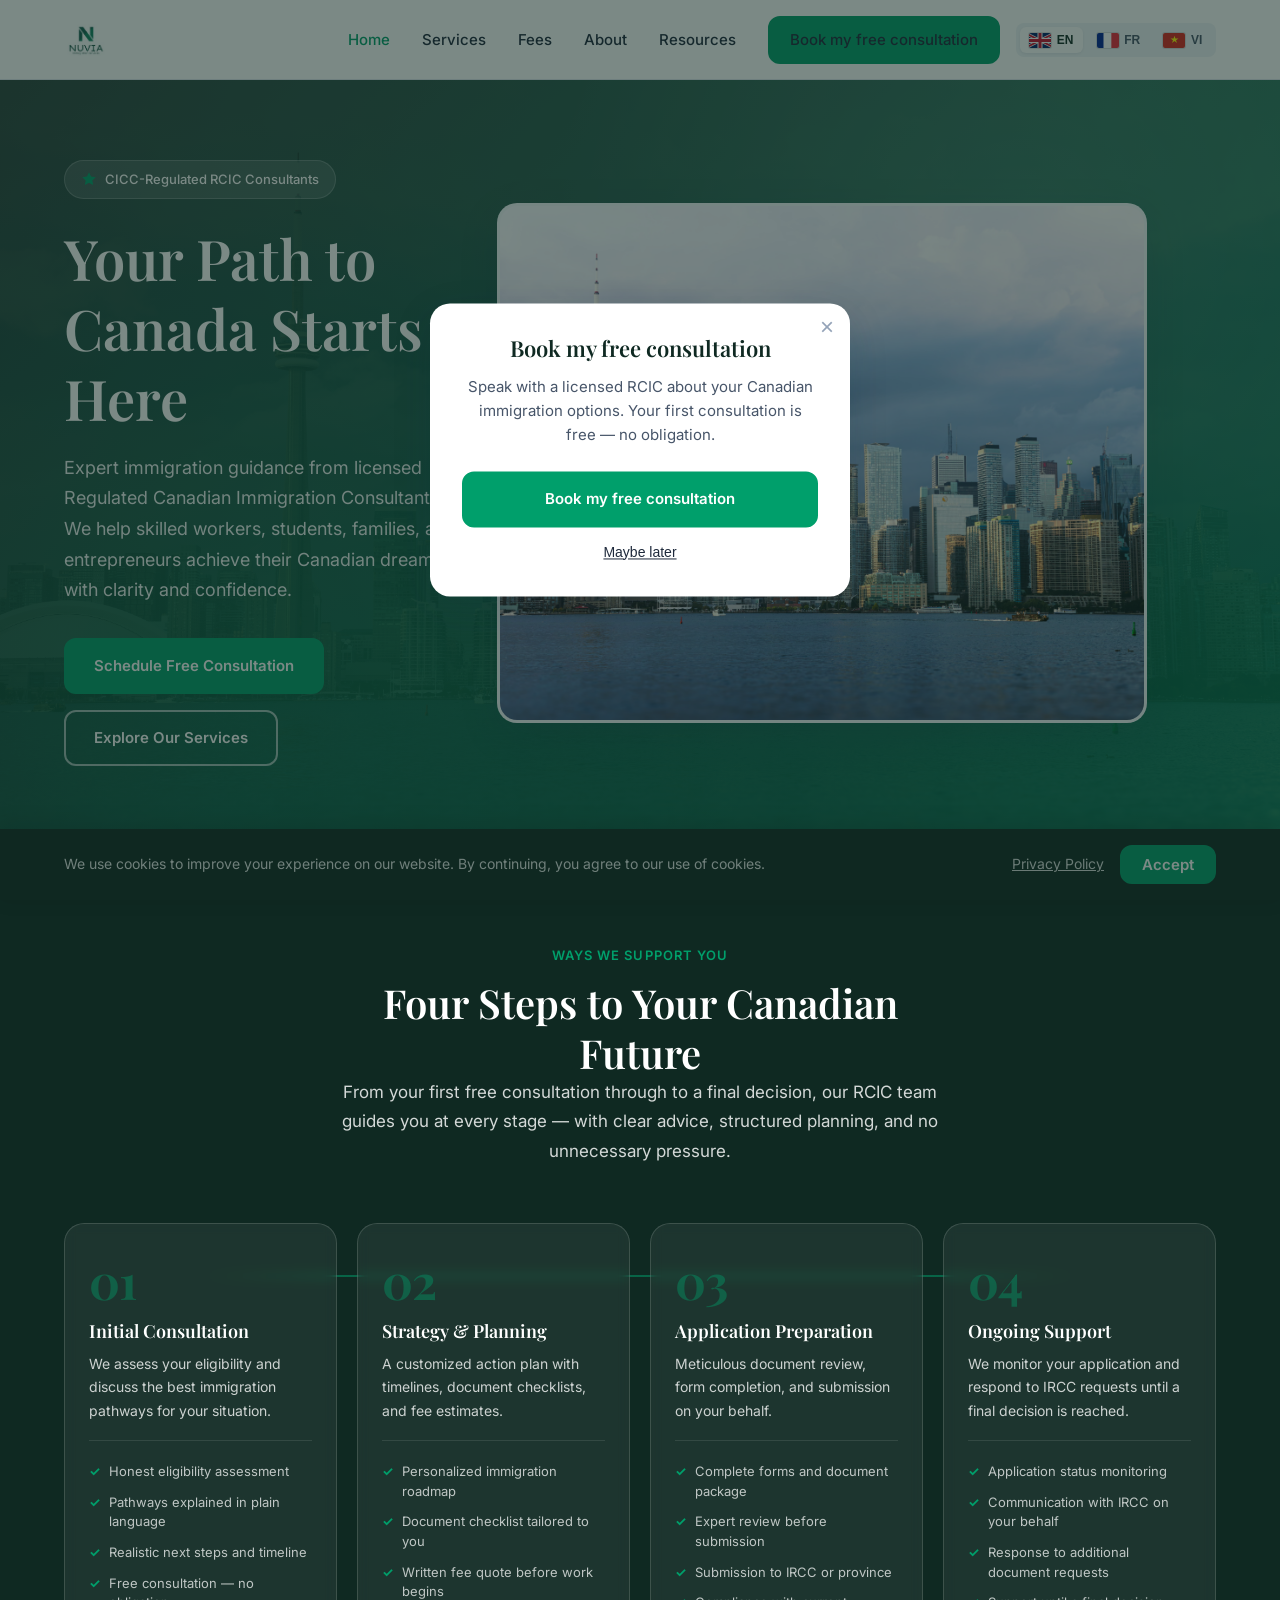
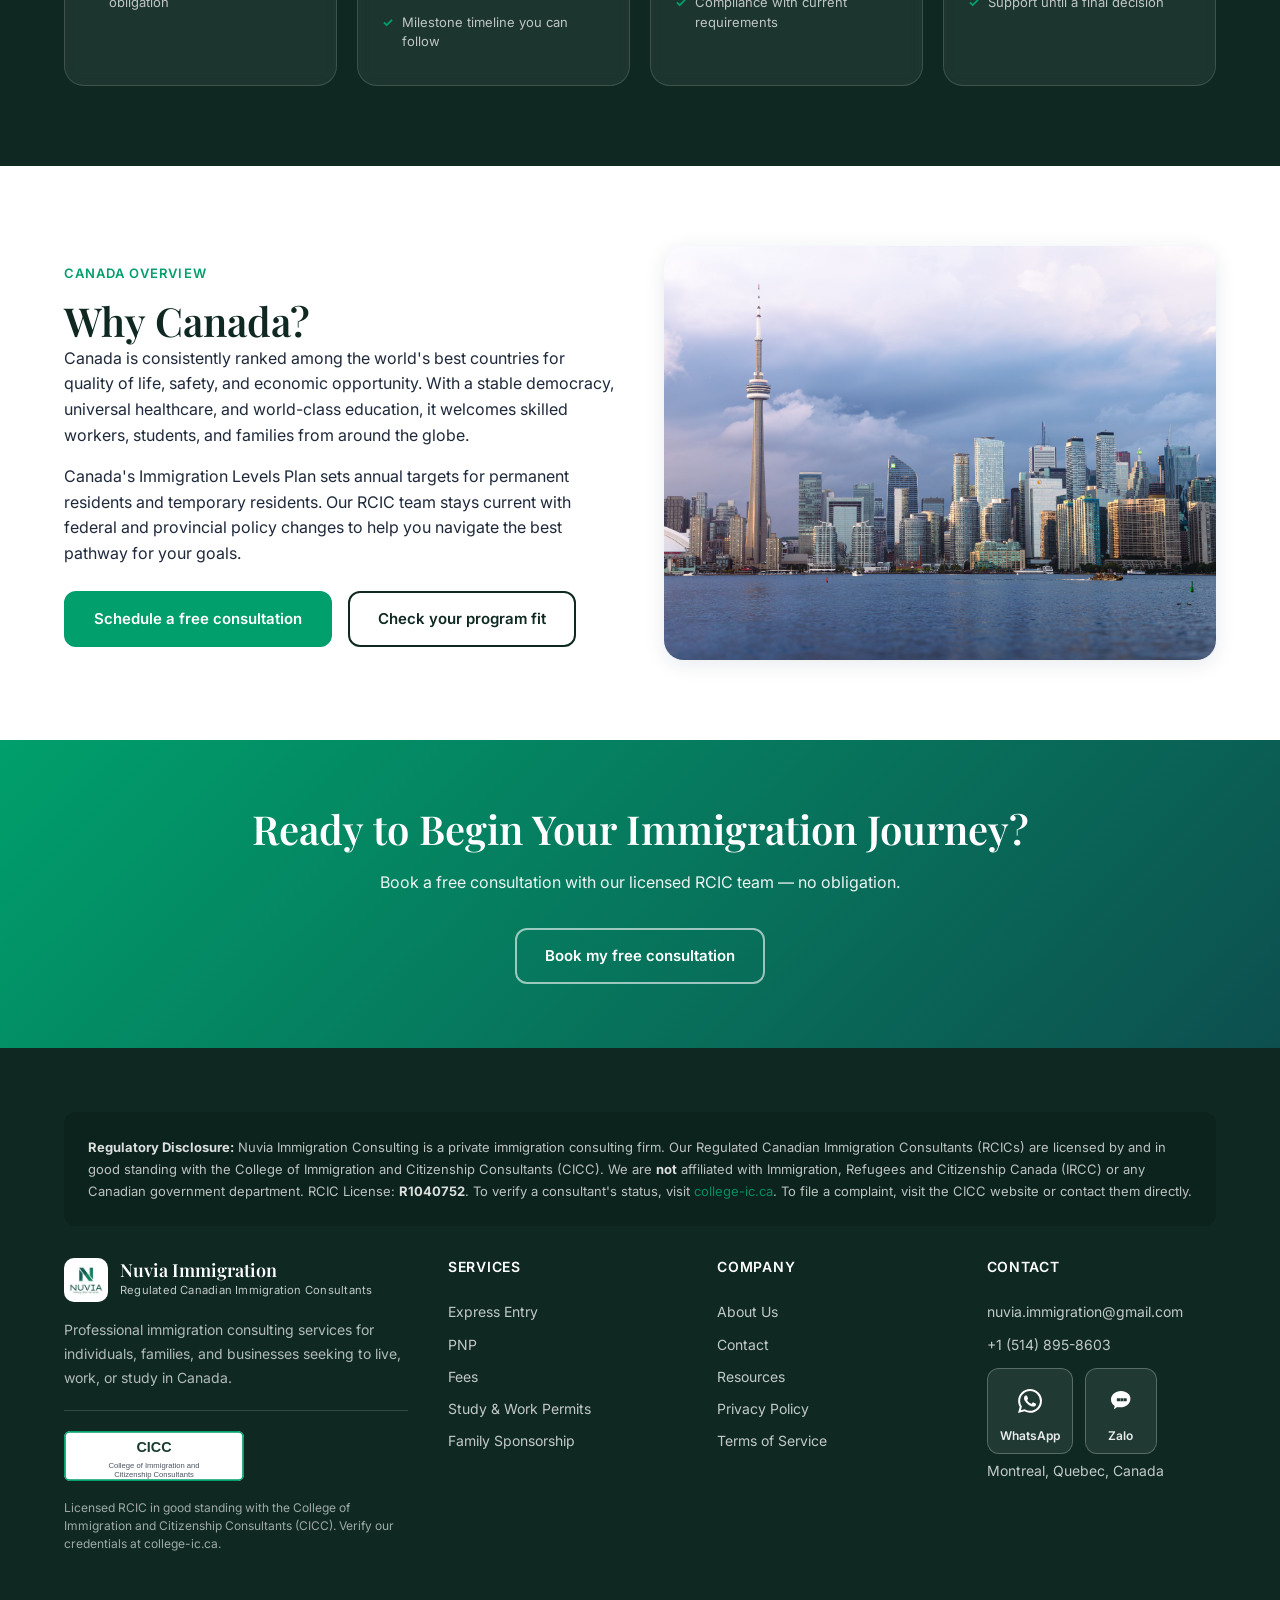
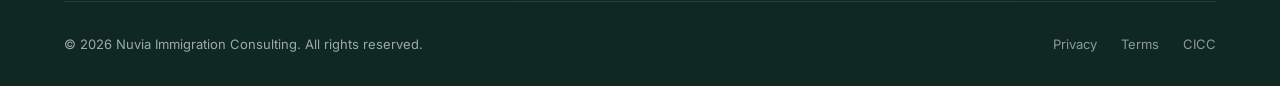
==== commit 0cf7d2b7: "Add files via upload" ====
--- a/index.html
+++ b/index.html
@@ -26,7 +26,6 @@
           <a href="fees.html" data-i18n="nav.fees">Fees</a>
           <a href="about.html" data-i18n="nav.about">About</a>
           <a href="resources.html" data-i18n="nav.resources">Resources</a>
-          <a href="contact.html" data-i18n="nav.contact">Contact</a>
           <a href="contact.html#book" class="btn btn-primary" style="padding: 0.625rem 1.25rem;" data-i18n="nav.book">Book my free consultation</a>
         </nav>
         <div class="lang-switcher" role="group" aria-label="Language">
@@ -45,7 +44,6 @@
       <a href="fees.html" data-i18n="nav.fees">Fees</a>
       <a href="about.html" data-i18n="nav.about">About</a>
       <a href="resources.html" data-i18n="nav.resources">Resources</a>
-      <a href="contact.html" data-i18n="nav.contact">Contact</a>
     </nav>
   </header>
 
@@ -66,42 +64,6 @@
         </div>
         <div class="hero-visual">
           <div class="hero-slideshow image-slideshow" aria-label="Canadian landscapes"></div>
-        </div>
-      </div>
-    </section>
-
-    <section class="bg-light">
-      <div class="container">
-        <div class="section-header">
-          <span class="section-label" data-i18n="home.why.label">Why Nuvia</span>
-          <h2 data-i18n="home.why.title">Trusted Expertise You Can Count On</h2>
-          <p data-i18n="home.why.subtitle">Licensed RCIC consultants committed to honest advice, transparent fees, and personalized pathways — regulated by CICC and focused on your long-term success in Canada.</p>
-        </div>
-        <div class="card-grid card-grid-3">
-          <article class="card">
-            <h3 data-i18n="home.why.licensed.title">Licensed & Regulated</h3>
-            <p data-i18n="home.why.licensed.desc">Our consultants are active members in good standing with the College of Immigration and Citizenship Consultants (CICC).</p>
-          </article>
-          <article class="card">
-            <h3 data-i18n="home.why.transparent.title">Honest & Transparent</h3>
-            <p data-i18n="home.why.transparent.desc">Clear fee structures, regular updates, and honest assessments — no false promises or hidden costs.</p>
-          </article>
-          <article class="card">
-            <h3 data-i18n="home.why.personal.title">Personalized Strategy</h3>
-            <p data-i18n="home.why.personal.desc">Every case is unique. We develop tailored immigration pathways based on your goals, timeline, and eligibility.</p>
-          </article>
-          <article class="card">
-            <h3 data-i18n="home.pillar.2.title">Sustainable Pathways</h3>
-            <p data-i18n="home.pillar.2.desc">Long-term settlement strategies — not quick fixes that put your status at risk.</p>
-          </article>
-          <article class="card">
-            <h3 data-i18n="home.pillar.3.title">Study-to-PR Guidance</h3>
-            <p data-i18n="home.pillar.3.desc">Connect study, work, and permanent residence into one coherent plan.</p>
-          </article>
-          <article class="card">
-            <h3 data-i18n="home.why.multi.title">Multilingual Support</h3>
-            <p data-i18n="home.why.multi.desc">Consultations available in English, French, and Vietnamese.</p>
-          </article>
         </div>
       </div>
     </section>
@@ -216,8 +178,8 @@
         <div class="footer-col">
           <h4 data-i18n="footer.company">Company</h4>
           <a href="about.html" data-i18n="footer.about">About Us</a>
+          <a href="contact.html" data-i18n="footer.contact">Contact</a>
           <a href="resources.html" data-i18n="footer.resources">Resources</a>
-          <a href="contact.html" data-i18n="footer.contact">Contact</a>
           <a href="privacy.html" data-i18n="footer.privacy">Privacy Policy</a>
           <a href="terms.html" data-i18n="footer.terms">Terms of Service</a>
         </div>
--- a/css/styles.css
+++ b/css/styles.css
@@ -296,11 +296,15 @@
   filter: brightness(0) invert(1);
 }
 
-.gcal-booking-wrap {
+.gcal-booking-stack {
+  border: 1px solid var(--color-gray-200);
   border-radius: var(--radius-lg);
   overflow: hidden;
-  border: 1px solid var(--color-gray-200);
   background: var(--color-white);
+}
+
+.gcal-booking-wrap {
+  overflow: hidden;
 }
 
 .gcal-booking-wrap iframe {
@@ -308,6 +312,34 @@
   min-height: 600px;
   border: 0;
   display: block;
+}
+
+.gcal-booking-footer {
+  display: flex;
+  justify-content: flex-end;
+  align-items: center;
+  padding: 0.75rem 1rem;
+  background: var(--color-gray-100);
+  border-top: 1px solid var(--color-gray-200);
+}
+
+.gcal-booking-external-link {
+  display: inline-flex;
+  align-items: center;
+  padding: 0.5rem 1rem;
+  font-size: 0.875rem;
+  font-weight: 600;
+  color: var(--color-primary);
+  background: var(--color-white);
+  border: 1px solid var(--color-primary);
+  border-radius: var(--radius);
+  text-decoration: none;
+  white-space: nowrap;
+}
+
+.gcal-booking-external-link:hover {
+  color: var(--color-white);
+  background: var(--color-primary);
 }
 
 .gcal-setup-notice {
@@ -1769,7 +1801,10 @@
 
 body.highlight-tier-review .fees-table-tiered .tier-review,
 body.highlight-tier-guided .fees-table-tiered .tier-guided,
-body.highlight-tier-full .fees-table-tiered .tier-full {
+body.highlight-tier-full .fees-table-tiered .tier-full,
+body.highlight-tier-review .pricing-service-fee.tier-review,
+body.highlight-tier-guided .pricing-service-fee.tier-guided,
+body.highlight-tier-full .pricing-service-fee.tier-full {
   background: rgba(0, 159, 107, 0.1);
 }
 
@@ -1930,7 +1965,9 @@
 
 .pricing-tiers-cta {
   text-align: center;
-  margin-bottom: 3rem;
+  margin-bottom: 2.5rem;
+  padding-bottom: 2.5rem;
+  border-bottom: 2px solid var(--color-gray-200);
 }
 
 .pricing-tiers-cta .btn {
@@ -2339,3 +2376,1118 @@
 body.modal-open {
   overflow: hidden;
 }
+
+/* Fees — Liberty-style service cards */
+.fees-disclaimer {
+  text-align: center;
+  color: var(--color-gray-600);
+  max-width: 720px;
+  margin: 0 auto 1.5rem;
+  font-size: 0.9375rem;
+}
+
+.pricing-service-list {
+  display: flex;
+  flex-direction: column;
+  gap: 0.75rem;
+  margin-bottom: 2rem;
+}
+
+.pricing-service-card {
+  border: 1px solid var(--color-gray-200);
+  border-radius: var(--radius-lg);
+  background: white;
+  overflow: hidden;
+}
+
+.pricing-service-toggle {
+  width: 100%;
+  display: flex;
+  align-items: center;
+  justify-content: space-between;
+  gap: 1rem;
+  padding: 1rem 1.25rem;
+  border: none;
+  background: var(--color-off-white);
+  font-family: var(--font-sans);
+  font-size: 0.9375rem;
+  font-weight: 600;
+  color: var(--color-navy);
+  cursor: pointer;
+  text-align: left;
+  transition: background 0.2s ease, color 0.2s ease;
+}
+
+.pricing-service-toggle:hover,
+.pricing-service-toggle[aria-expanded="true"] {
+  background: rgba(0, 159, 107, 0.08);
+  color: var(--color-primary);
+}
+
+.pricing-service-chevron {
+  flex-shrink: 0;
+  width: 0.5rem;
+  height: 0.5rem;
+  border-right: 2px solid currentColor;
+  border-bottom: 2px solid currentColor;
+  transform: rotate(45deg);
+  transition: transform 0.2s ease;
+}
+
+.pricing-service-toggle[aria-expanded="true"] .pricing-service-chevron {
+  transform: rotate(-135deg);
+  margin-top: 0.25rem;
+}
+
+.pricing-service-panel {
+  padding: 1.25rem;
+  border-top: 1px solid var(--color-gray-200);
+}
+
+.pricing-service-fees {
+  display: grid;
+  gap: 0.75rem;
+  margin-bottom: 1.25rem;
+}
+
+@media (min-width: 640px) {
+  .pricing-service-fees {
+    grid-template-columns: repeat(2, 1fr);
+  }
+}
+
+@media (min-width: 900px) {
+  .pricing-service-fees {
+    grid-template-columns: repeat(4, 1fr);
+  }
+}
+
+.pricing-service-fee {
+  background: var(--color-off-white);
+  border: 1px solid var(--color-gray-200);
+  border-radius: var(--radius);
+  padding: 0.875rem;
+  transition: background 0.2s ease, border-color 0.2s ease;
+}
+
+.pricing-service-fee strong {
+  display: block;
+  font-size: 1rem;
+  color: var(--color-navy);
+  margin: 0.25rem 0;
+}
+
+.pricing-service-fee .fee-label {
+  display: block;
+  font-size: 0.75rem;
+  font-weight: 600;
+  color: var(--color-gray-600);
+  text-transform: uppercase;
+  letter-spacing: 0.04em;
+}
+
+.fee-tax-note {
+  font-size: 0.6875rem;
+  color: var(--color-gray-500);
+}
+
+/* Government fee: same weight as tier boxes; dashed border signals non-consultant / IRCC payable */
+.pricing-service-gov {
+  background: var(--color-off-white);
+  border: 1px dashed var(--color-gray-300);
+  border-left: 3px solid var(--color-gray-400);
+}
+
+.pricing-service-gov .fee-label {
+  color: var(--color-gray-600);
+}
+
+.pricing-service-gov strong {
+  color: var(--color-navy);
+}
+
+.pricing-service-gov .fee-tax-note {
+  color: var(--color-gray-500);
+  font-style: italic;
+}
+
+.pricing-service-includes-title {
+  font-size: 0.875rem;
+  margin-bottom: 0.5rem;
+}
+
+.pricing-service-includes {
+  margin: 0;
+  padding-left: 1.25rem;
+  font-size: 0.875rem;
+  color: var(--color-gray-600);
+}
+
+.pricing-service-includes li {
+  margin-bottom: 0.35rem;
+}
+
+/* IRCC processing times page */
+.ptime-hero-badge {
+  display: inline-block;
+  background: rgba(0, 159, 107, 0.1);
+  color: var(--color-primary);
+  font-size: 0.8125rem;
+  font-weight: 600;
+  padding: 0.375rem 0.875rem;
+  border-radius: 999px;
+  margin-bottom: 1rem;
+}
+
+.ptime-hero-badge a {
+  color: inherit;
+  text-decoration: underline;
+}
+
+.ptime-intro,
+.ptime-note,
+.ptime-fallback {
+  color: var(--color-gray-600);
+  font-size: 0.9375rem;
+  max-width: 760px;
+  margin: 0 auto 2rem;
+  text-align: center;
+}
+
+.ptime-grid {
+  display: grid;
+  gap: 1.5rem;
+}
+
+@media (min-width: 768px) {
+  .ptime-grid {
+    grid-template-columns: repeat(2, 1fr);
+  }
+}
+
+.ptime-card {
+  border: 1px solid var(--color-gray-200);
+  border-radius: var(--radius-lg);
+  padding: 1.25rem;
+  background: white;
+  box-shadow: var(--shadow-sm);
+  transition: transform 0.2s ease, box-shadow 0.2s ease, border-color 0.2s ease;
+}
+
+.ptime-card:hover {
+  transform: translateY(-2px);
+  box-shadow: var(--shadow-md);
+  border-color: rgba(0, 159, 107, 0.35);
+}
+
+.ptime-card-header h2 {
+  font-size: 1.125rem;
+  margin-bottom: 0.35rem;
+}
+
+.ptime-updated {
+  font-size: 0.75rem;
+  color: var(--color-gray-500);
+  margin: 0 0 1rem;
+}
+
+.ptime-list {
+  list-style: none;
+  margin: 0;
+  padding: 0;
+}
+
+.ptime-list .ptime-row:last-child {
+  border-bottom: none;
+}
+
+.ptime-country {
+  display: inline-flex;
+  align-items: center;
+  gap: 0.375rem;
+  color: var(--color-gray-700);
+  min-width: 0;
+}
+
+.ptime-value {
+  display: inline-flex;
+  align-items: baseline;
+  flex-wrap: wrap;
+  justify-content: flex-end;
+  gap: 0.15rem;
+  font-weight: 600;
+  color: var(--color-navy);
+  text-align: right;
+}
+
+.ptime-standard {
+  font-size: 0.75rem;
+  color: var(--color-gray-500);
+  margin: 1rem 0 0;
+}
+
+/* PNP province grid */
+.pnp-resources-section {
+  background: var(--color-off-white);
+  padding: 3.5rem 0;
+}
+
+.section-title {
+  font-family: var(--font-serif);
+  font-size: clamp(1.5rem, 3vw, 2rem);
+  text-align: center;
+  margin-bottom: 0.75rem;
+}
+
+.pnp-section-intro {
+  text-align: center;
+  color: var(--color-gray-600);
+  max-width: 680px;
+  margin: 0 auto 2.5rem;
+  font-size: 0.9375rem;
+}
+
+.pnp-province-grid {
+  display: grid;
+  gap: 1.25rem;
+}
+
+@media (min-width: 640px) {
+  .pnp-province-grid {
+    grid-template-columns: repeat(2, 1fr);
+  }
+}
+
+@media (min-width: 1024px) {
+  .pnp-province-grid {
+    grid-template-columns: repeat(3, 1fr);
+  }
+}
+
+.pnp-province-card {
+  display: flex;
+  flex-direction: column;
+  background: white;
+  border: 1px solid var(--color-gray-200);
+  border-radius: var(--radius-lg);
+  padding: 1.5rem;
+  box-shadow: var(--shadow-sm);
+  transition: border-color 0.2s ease, box-shadow 0.2s ease;
+}
+
+.pnp-province-card:hover {
+  border-color: var(--color-primary);
+  box-shadow: var(--shadow-md);
+}
+
+.pnp-province-card h3 {
+  font-size: 1rem;
+  margin: 0.75rem 0 0.5rem;
+}
+
+.pnp-province-card p {
+  font-size: 0.875rem;
+  color: var(--color-gray-600);
+  flex: 1;
+  margin-bottom: 1rem;
+}
+
+.pnp-province-card .btn {
+  align-self: flex-start;
+}
+
+.tool-card-featured {
+  border-color: rgba(0, 159, 107, 0.35);
+  box-shadow: var(--shadow-md);
+}
+
+.btn-sm {
+  padding: 0.5rem 1rem;
+  font-size: 0.8125rem;
+}
+
+.ptime-toolbar {
+  display: flex;
+  flex-wrap: wrap;
+  align-items: flex-start;
+  justify-content: space-between;
+  gap: 1rem;
+  margin-bottom: 1.5rem;
+}
+
+.ptime-toolbar .ptime-intro {
+  margin: 0;
+  text-align: left;
+  flex: 1;
+  min-width: 240px;
+}
+
+.ptime-backlog-card {
+  background: linear-gradient(135deg, #f8faf9 0%, #ffffff 55%, #f0f9f6 100%);
+  border: 1px solid var(--color-gray-200);
+  border-radius: var(--radius-lg);
+  padding: 1.5rem;
+  margin-bottom: 2rem;
+  box-shadow: var(--shadow-sm);
+}
+
+.ptime-backlog-header {
+  display: flex;
+  flex-wrap: wrap;
+  align-items: center;
+  justify-content: space-between;
+  gap: 0.75rem;
+  margin-bottom: 0.75rem;
+}
+
+.ptime-backlog-header h2 {
+  font-size: 1.125rem;
+  margin: 0;
+}
+
+.ptime-backlog-badge {
+  font-size: 0.75rem;
+  font-weight: 600;
+  color: var(--color-primary);
+  background: rgba(0, 159, 107, 0.1);
+  padding: 0.25rem 0.625rem;
+  border-radius: 999px;
+}
+
+.ptime-backlog-desc {
+  color: var(--color-gray-600);
+  font-size: 0.9375rem;
+  margin-bottom: 0.75rem;
+}
+
+.ptime-dash-asof {
+  font-size: 0.8125rem;
+  font-weight: 600;
+  color: var(--color-primary);
+  margin: 0 0 0.35rem;
+}
+
+.ptime-dash-monthly {
+  font-size: 0.75rem;
+  color: var(--color-gray-600);
+  margin: 0 0 1rem;
+}
+
+.ptime-dash-grid {
+  display: grid;
+  gap: 1rem;
+  margin-bottom: 1.25rem;
+}
+
+@media (min-width: 768px) {
+  .ptime-dash-grid {
+    grid-template-columns: repeat(3, 1fr);
+  }
+}
+
+.ptime-dash-card {
+  background: var(--color-white);
+  border: 1px solid var(--color-gray-200);
+  border-radius: var(--radius-lg);
+  padding: 1.25rem;
+  display: flex;
+  flex-direction: column;
+  gap: 0.35rem;
+  min-height: 8.5rem;
+  transition: transform 0.2s ease, box-shadow 0.2s ease, border-color 0.2s ease, background 0.2s ease;
+}
+
+.ptime-dash-card:hover {
+  transform: translateY(-3px);
+  box-shadow: var(--shadow-md);
+  border-color: rgba(0, 159, 107, 0.45);
+  background: rgba(0, 159, 107, 0.06);
+}
+
+.ptime-dash-card:hover .ptime-dash-value {
+  color: var(--color-primary);
+}
+
+.ptime-dash-card-accent {
+  border-color: rgba(0, 159, 107, 0.35);
+  background: rgba(0, 159, 107, 0.04);
+}
+
+.ptime-dash-card-accent:hover {
+  background: rgba(0, 159, 107, 0.1);
+}
+
+.ptime-dash-kicker {
+  font-size: 0.75rem;
+  font-weight: 600;
+  text-transform: uppercase;
+  letter-spacing: 0.04em;
+  color: var(--color-gray-500);
+}
+
+.ptime-dash-value {
+  font-family: var(--font-serif);
+  font-size: clamp(1.75rem, 4vw, 2.25rem);
+  font-weight: 700;
+  color: var(--color-navy);
+  line-height: 1.1;
+}
+
+.ptime-dash-value-date {
+  font-size: clamp(1.125rem, 3vw, 1.5rem);
+}
+
+.ptime-dash-sub {
+  font-size: 0.8125rem;
+  color: var(--color-gray-600);
+  margin-top: 0.35rem;
+}
+
+.ptime-dash-finalized {
+  display: block;
+  font-size: 0.8125rem;
+  font-weight: 600;
+  color: var(--color-primary);
+  margin-top: 0.25rem;
+}
+
+.ptime-dash-meta {
+  display: block;
+  font-size: 0.75rem;
+  font-weight: 600;
+  color: var(--color-gray-600);
+  margin-top: 0.35rem;
+}
+
+.ptime-dash-value-warn {
+  color: #c2410c;
+}
+
+.ptime-inventory-overview {
+  margin-bottom: 0.75rem;
+}
+
+@media (min-width: 768px) {
+  .ptime-inventory-overview {
+    grid-template-columns: repeat(2, 1fr);
+  }
+}
+
+.ptime-inventory-table-wrap {
+  margin-bottom: 1.25rem;
+}
+
+.ptime-inventory-table-wrap h3 {
+  font-size: 0.9375rem;
+  margin: 0 0 0.75rem;
+  color: var(--color-navy);
+}
+
+.ptime-inventory-table {
+  width: 100%;
+  border-collapse: collapse;
+  font-size: 0.8125rem;
+}
+
+.ptime-inventory-table th,
+.ptime-inventory-table td {
+  padding: 0.625rem 0.75rem;
+  border-bottom: 1px solid var(--color-gray-200);
+  text-align: left;
+}
+
+.ptime-inventory-table th {
+  font-weight: 600;
+  color: var(--color-navy);
+  background: var(--color-gray-100);
+}
+
+.ptime-inventory-table tbody tr {
+  transition: background 0.15s ease;
+}
+
+.ptime-inventory-table tbody tr:hover {
+  background: rgba(0, 159, 107, 0.08);
+}
+
+.ptime-delta-up {
+  color: #c2410c;
+  font-weight: 600;
+}
+
+.ptime-delta-down {
+  color: var(--color-primary);
+  font-weight: 600;
+}
+
+.ptime-inventory-highlights {
+  margin-bottom: 1.25rem;
+}
+
+.ptime-inventory-highlights h3 {
+  font-size: 0.9375rem;
+  margin: 0 0 0.75rem;
+  color: var(--color-navy);
+}
+
+.ptime-highlights-grid {
+  display: grid;
+  gap: 0.75rem;
+}
+
+@media (min-width: 640px) {
+  .ptime-highlights-grid {
+    grid-template-columns: repeat(2, 1fr);
+  }
+}
+
+@media (min-width: 1024px) {
+  .ptime-highlights-grid {
+    grid-template-columns: repeat(3, 1fr);
+  }
+}
+
+.ptime-highlight-card {
+  background: var(--color-white);
+  border: 1px solid var(--color-gray-200);
+  border-radius: var(--radius);
+  padding: 0.875rem 1rem;
+  transition: transform 0.2s ease, box-shadow 0.2s ease, border-color 0.2s ease, background 0.2s ease;
+}
+
+.ptime-highlight-card:hover {
+  transform: translateY(-2px);
+  box-shadow: var(--shadow-md);
+  border-color: rgba(0, 159, 107, 0.4);
+  background: rgba(0, 159, 107, 0.05);
+}
+
+.ptime-highlight-card:hover .ptime-highlight-value {
+  color: var(--color-primary);
+}
+
+.ptime-highlight-value {
+  display: block;
+  font-size: 1.25rem;
+  font-weight: 700;
+  color: var(--color-navy);
+  line-height: 1.2;
+}
+
+.ptime-highlight-label {
+  display: block;
+  font-size: 0.75rem;
+  color: var(--color-gray-600);
+  margin-top: 0.35rem;
+  line-height: 1.4;
+}
+
+.ptime-inventory-trends {
+  display: grid;
+  gap: 1rem;
+  margin-bottom: 1.25rem;
+}
+
+@media (min-width: 1024px) {
+  .ptime-inventory-trends {
+    grid-template-columns: repeat(2, 1fr);
+  }
+}
+
+.ptime-backlog-trend-card {
+  transition: transform 0.2s ease, box-shadow 0.2s ease, border-color 0.2s ease;
+}
+
+.ptime-backlog-trend-card:hover {
+  transform: translateY(-2px);
+  box-shadow: var(--shadow-md);
+  border-color: rgba(0, 159, 107, 0.35);
+}
+
+.ptime-backlog-trend-card h3 {
+  font-size: 0.9375rem;
+  margin: 0 0 0.75rem;
+  color: var(--color-navy);
+}
+
+.ptime-backlog-card .ptime-dash-source a {
+  transition: color 0.15s ease, background 0.15s ease;
+  padding: 0.35rem 0.75rem;
+  border-radius: var(--radius);
+}
+
+.ptime-backlog-card .ptime-dash-source a:hover {
+  color: var(--color-white);
+  background: var(--color-primary);
+  text-decoration: none;
+}
+
+.ptime-inventory-trend-source {
+  grid-column: 1 / -1;
+  text-align: right;
+}
+
+.ptime-chart-footnote a {
+  color: var(--color-primary);
+  font-weight: 600;
+  text-decoration: underline;
+  text-underline-offset: 2px;
+}
+
+.ptime-dash-breakdown {
+  margin-bottom: 1.25rem;
+}
+
+.ptime-dash-breakdown h3 {
+  font-size: 0.9375rem;
+  margin: 0 0 0.75rem;
+  color: var(--color-navy);
+}
+
+.ptime-dash-breakdown-grid {
+  display: grid;
+  gap: 0.75rem;
+}
+
+@media (min-width: 640px) {
+  .ptime-dash-breakdown-grid {
+    grid-template-columns: repeat(3, 1fr);
+  }
+}
+
+.ptime-dash-mini {
+  background: var(--color-white);
+  border: 1px solid var(--color-gray-200);
+  border-radius: var(--radius);
+  padding: 0.875rem 1rem;
+  transition: transform 0.2s ease, box-shadow 0.2s ease, border-color 0.2s ease;
+}
+
+.ptime-dash-mini:hover {
+  transform: translateY(-2px);
+  box-shadow: var(--shadow-sm);
+  border-color: rgba(0, 159, 107, 0.4);
+}
+
+.ptime-dash-mini-title {
+  display: block;
+  font-size: 0.8125rem;
+  font-weight: 600;
+  color: var(--color-navy);
+  margin-bottom: 0.5rem;
+}
+
+.ptime-dash-mini-row {
+  display: flex;
+  justify-content: space-between;
+  gap: 0.5rem;
+  font-size: 0.75rem;
+  color: var(--color-gray-600);
+  margin-bottom: 0.25rem;
+}
+
+.ptime-dash-mini-row strong {
+  color: var(--color-navy);
+  font-weight: 600;
+}
+
+.ptime-page-source,
+.ptime-dash-source {
+  margin: 0 0 1.25rem;
+  text-align: right;
+  font-size: 0.8125rem;
+}
+
+.ptime-page-source a,
+.ptime-dash-source a {
+  font-weight: 600;
+  color: var(--color-primary);
+  text-decoration: underline;
+  text-underline-offset: 2px;
+}
+
+@media (min-width: 768px) {
+  .ptime-inventory-grid {
+    grid-template-columns: repeat(4, 1fr);
+  }
+}
+
+.ptime-source-link {
+  font-size: 0.8125rem;
+  font-weight: 600;
+  color: var(--color-primary);
+  text-decoration: underline;
+  text-underline-offset: 2px;
+}
+
+.ptime-source-link:hover {
+  color: var(--color-navy);
+}
+
+.ptime-card-source {
+  margin-top: 0.75rem;
+  padding-top: 0.75rem;
+  border-top: 1px solid var(--color-gray-200);
+  text-align: right;
+}
+
+.ptime-chart-source {
+  margin-top: 0.75rem;
+  text-align: right;
+}
+
+.ptime-insight {
+  font-size: 0.8125rem;
+  color: var(--color-primary);
+  background: rgba(0, 159, 107, 0.08);
+  border-radius: var(--radius);
+  padding: 0.5rem 0.75rem;
+  margin: 0.5rem 0 0;
+}
+
+.ptime-row {
+  padding: 0.625rem 0;
+  border-bottom: 1px solid var(--color-gray-200);
+}
+
+.ptime-row:last-child {
+  border-bottom: none;
+}
+
+.ptime-row-head {
+  display: flex;
+  justify-content: space-between;
+  align-items: center;
+  gap: 1rem;
+  font-size: 0.875rem;
+  margin-bottom: 0.375rem;
+}
+
+.ptime-row-head .ptime-value {
+  flex-shrink: 0;
+}
+
+.ptime-flag {
+  border-radius: 2px;
+  vertical-align: middle;
+  margin-right: 0.375rem;
+  box-shadow: 0 0 0 1px rgba(0, 0, 0, 0.08);
+}
+
+.ptime-bar-track {
+  height: 6px;
+  background: var(--color-gray-200);
+  border-radius: 999px;
+  overflow: hidden;
+}
+
+.ptime-bar-fill {
+  display: block;
+  height: 100%;
+  background: linear-gradient(90deg, var(--color-primary), #00c48c);
+  border-radius: 999px;
+  transition: width 0.4s ease;
+}
+
+.ptime-faq-section {
+  background: var(--color-off-white);
+  padding: 3.5rem 0;
+}
+
+.ptime-faq-intro {
+  text-align: center;
+  color: var(--color-gray-600);
+  max-width: 680px;
+  margin: 0 auto 2rem;
+  font-size: 0.9375rem;
+}
+
+.ptime-faq-section .faq-answer ul {
+  margin: 0.5rem 0 0 1.25rem;
+}
+
+.ptime-faq-section .faq-answer li {
+  margin-bottom: 0.35rem;
+}
+
+.pricing-service-fees-flat {
+  grid-template-columns: 1fr 1fr !important;
+}
+
+@media (max-width: 639px) {
+  .pricing-service-fees-flat {
+    grid-template-columns: 1fr !important;
+  }
+}
+
+.booking-step-note {
+  font-size: 0.875rem;
+  color: var(--color-gray-600);
+  margin: 1rem 0;
+}
+
+.booking-continue-btn {
+  width: 100%;
+  margin-bottom: 0.5rem;
+}
+
+.booking-intake-panel {
+  margin-top: 1.5rem;
+  padding-top: 1.5rem;
+  border-top: 2px solid var(--color-gray-200);
+}
+
+.booking-intake-panel h3 {
+  margin-bottom: 0.5rem;
+}
+
+.form-row {
+  display: grid;
+  gap: 1rem;
+}
+
+@media (min-width: 640px) {
+  .form-row {
+    grid-template-columns: 1fr 1fr;
+  }
+}
+
+.form-group-checkbox {
+  margin-bottom: 1rem;
+}
+
+.checkbox-label {
+  display: flex;
+  align-items: flex-start;
+  gap: 0.625rem;
+  font-size: 0.875rem;
+  color: var(--color-gray-600);
+  cursor: pointer;
+}
+
+.checkbox-label input {
+  margin-top: 0.2rem;
+  flex-shrink: 0;
+}
+
+.form-label {
+  display: block;
+  font-size: 0.875rem;
+  font-weight: 500;
+  color: var(--color-navy);
+  margin-bottom: 0.5rem;
+}
+
+.radio-group {
+  display: flex;
+  flex-wrap: wrap;
+  gap: 1rem;
+}
+
+.radio-label {
+  display: inline-flex;
+  align-items: center;
+  gap: 0.5rem;
+  font-size: 0.9375rem;
+  color: var(--color-gray-700);
+  cursor: pointer;
+}
+
+.radio-label input {
+  accent-color: var(--color-primary);
+}
+
+.fees-consult-section {
+  margin-bottom: 2rem;
+  padding-bottom: 0;
+  border-bottom: none;
+}
+
+.fees-consult-grid {
+  display: grid;
+  gap: 1.25rem;
+}
+
+@media (min-width: 768px) {
+  .fees-consult-grid {
+    grid-template-columns: repeat(3, 1fr);
+  }
+}
+
+.fees-consult-card {
+  background: white;
+  border: 1px solid var(--color-gray-200);
+  border-radius: var(--radius-lg);
+  padding: 1.25rem;
+  box-shadow: var(--shadow-sm);
+}
+
+.fees-consult-card h3 {
+  font-size: 1rem;
+  margin-bottom: 1rem;
+}
+
+.fees-consult-price strong {
+  display: block;
+  font-size: 1.375rem;
+  color: var(--color-primary);
+  margin: 0.25rem 0;
+}
+
+.fees-consult-card-note {
+  margin: 0 0 1rem;
+  font-size: 0.8125rem;
+  color: var(--color-gray-600);
+}
+
+.booking-gcal-note {
+  font-size: 0.875rem;
+  color: var(--color-gray-600);
+  margin-top: 1rem;
+  padding: 0.875rem 1rem;
+  background: rgba(0, 159, 107, 0.06);
+  border-radius: var(--radius);
+  border-left: 3px solid var(--color-primary);
+}
+
+.ptime-delta {
+  font-size: 0.8125rem;
+  font-weight: 700;
+  margin-left: 0.35rem;
+  white-space: nowrap;
+}
+
+.ptime-delta.up {
+  color: #c0392b;
+}
+
+.ptime-delta.down {
+  color: var(--color-primary);
+}
+
+.ptime-delta.unchanged {
+  color: var(--color-gray-500);
+  font-weight: 500;
+}
+
+.ptime-compare-note {
+  font-size: 0.75rem;
+  color: var(--color-gray-500);
+  margin: 0.35rem 0 0;
+}
+
+.ptime-charts-section {
+  margin: 2.5rem 0 1.5rem;
+  padding-top: 2rem;
+  border-top: 2px solid var(--color-gray-200);
+}
+
+.ptime-charts-section + .ptime-grid {
+  margin-top: 2rem;
+  margin-bottom: 2.5rem;
+}
+
+.ptime-chart-desc {
+  font-size: 0.875rem;
+  color: var(--color-gray-600);
+  margin: 0.35rem 0 1rem;
+  line-height: 1.5;
+}
+
+.ptime-chart-intro {
+  text-align: center;
+  color: var(--color-gray-600);
+  max-width: 680px;
+  margin: 0 auto 1.5rem;
+  font-size: 0.9375rem;
+}
+
+.ptime-charts-grid {
+  display: grid;
+  gap: 1.5rem;
+}
+
+@media (min-width: 900px) {
+  .ptime-charts-grid {
+    grid-template-columns: 1.2fr 1fr;
+  }
+}
+
+.ptime-chart-card {
+  background: white;
+  border: 1px solid var(--color-gray-200);
+  border-radius: var(--radius-lg);
+  padding: 1.25rem;
+  box-shadow: var(--shadow-sm);
+  transition: transform 0.2s ease, box-shadow 0.2s ease, border-color 0.2s ease;
+}
+
+.ptime-chart-card:hover {
+  transform: translateY(-2px);
+  box-shadow: var(--shadow-md);
+  border-color: rgba(0, 159, 107, 0.35);
+}
+
+.ptime-chart-svg {
+  width: 100%;
+  height: auto;
+  display: block;
+}
+
+.ptime-chart-legend {
+  display: flex;
+  flex-wrap: wrap;
+  gap: 0.75rem 1.25rem;
+  margin-top: 0.75rem;
+  font-size: 0.75rem;
+  color: var(--color-gray-600);
+}
+
+.ptime-chart-legend i {
+  display: inline-block;
+  width: 10px;
+  height: 10px;
+  border-radius: 50%;
+  margin-right: 0.35rem;
+  vertical-align: middle;
+}
+
+.ptime-chart-footnote,
+.ptime-chart-empty {
+  font-size: 0.75rem;
+  color: var(--color-gray-500);
+  margin: 0.75rem 0 0;
+  text-align: center;
+}
+
+.ptime-country-bars {
+  list-style: none;
+  margin: 1rem 0 0;
+  padding: 0;
+}
+
+.ptime-country-bars li {
+  display: grid;
+  grid-template-columns: minmax(120px, 1fr) 2fr auto;
+  gap: 0.75rem;
+  align-items: center;
+  margin-bottom: 0.625rem;
+  font-size: 0.8125rem;
+}
+
+.ptime-country-bar-label {
+  display: flex;
+  align-items: center;
+  gap: 0.375rem;
+}
+
+.ptime-country-bar-value {
+  font-weight: 600;
+  color: var(--color-navy);
+  white-space: nowrap;
+}
+
+#ptime-country-chart h3 {
+  font-size: 1rem;
+  margin: 0;
+}
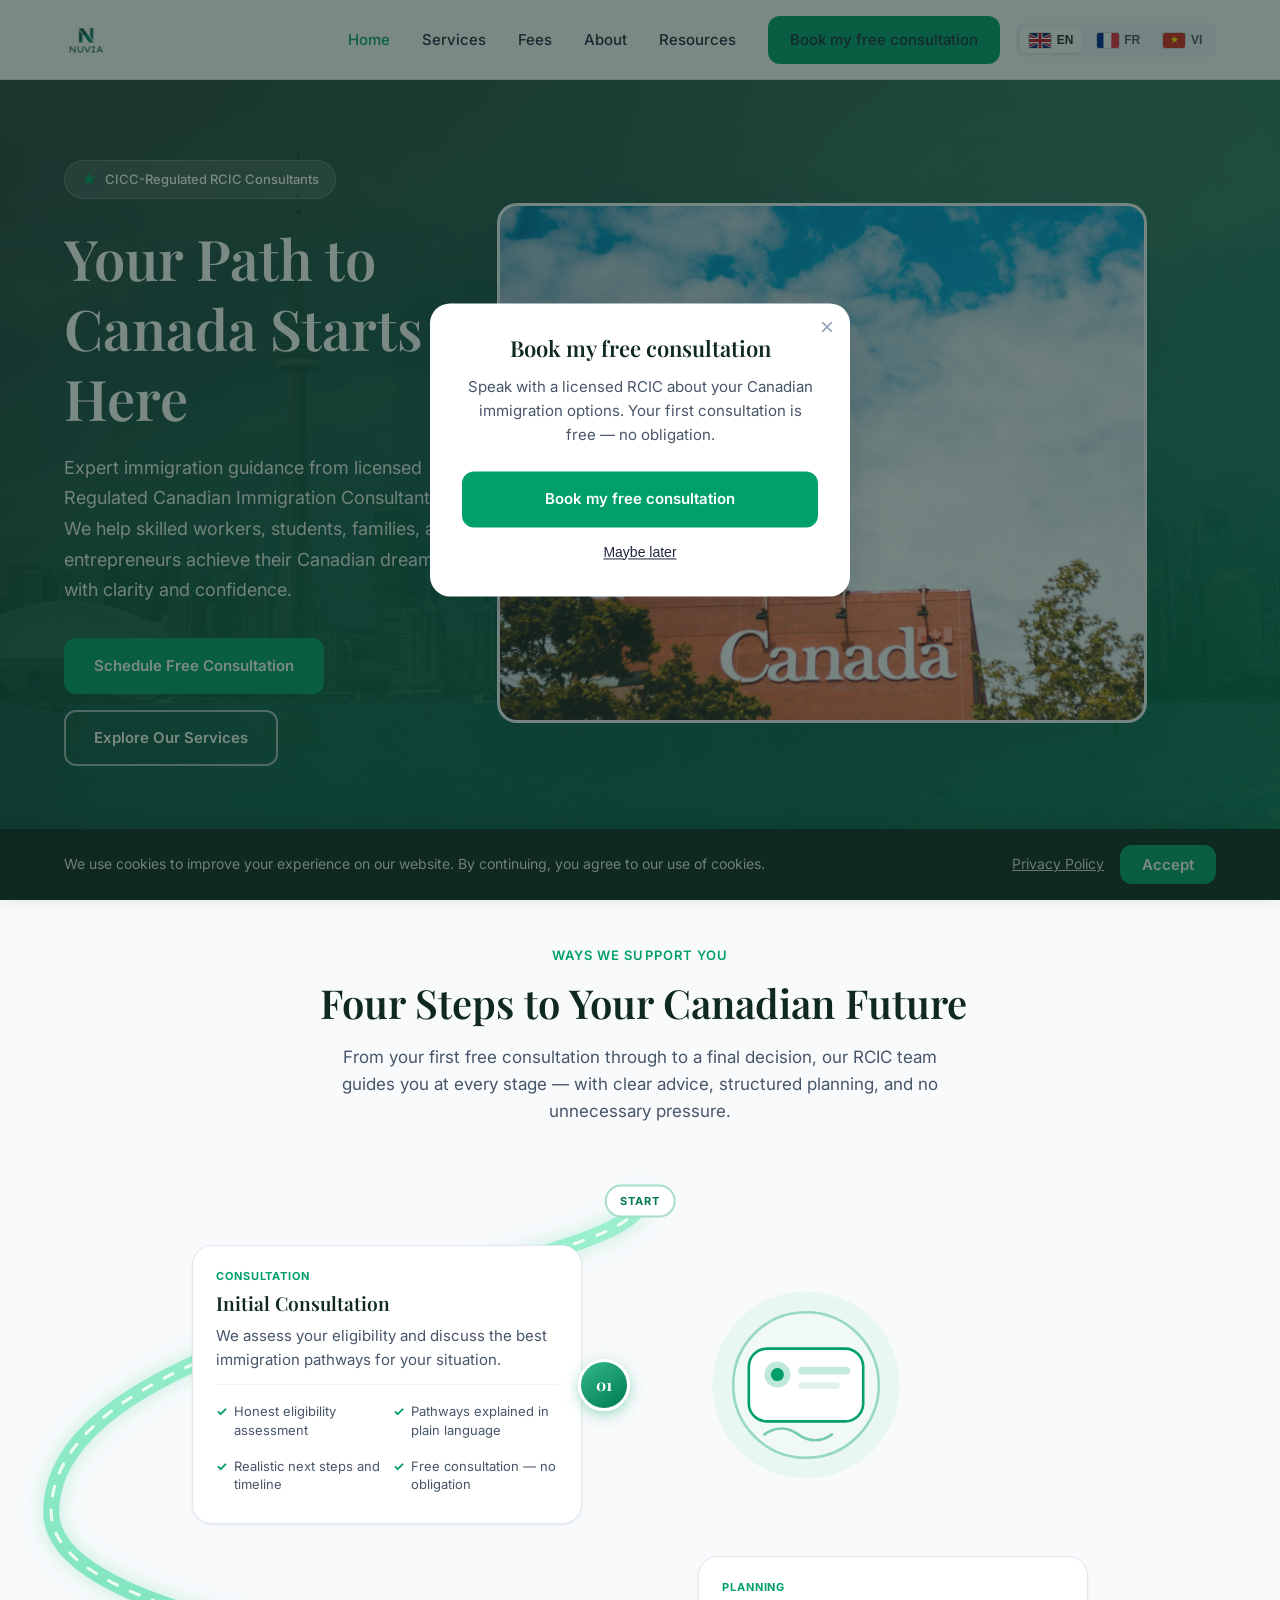
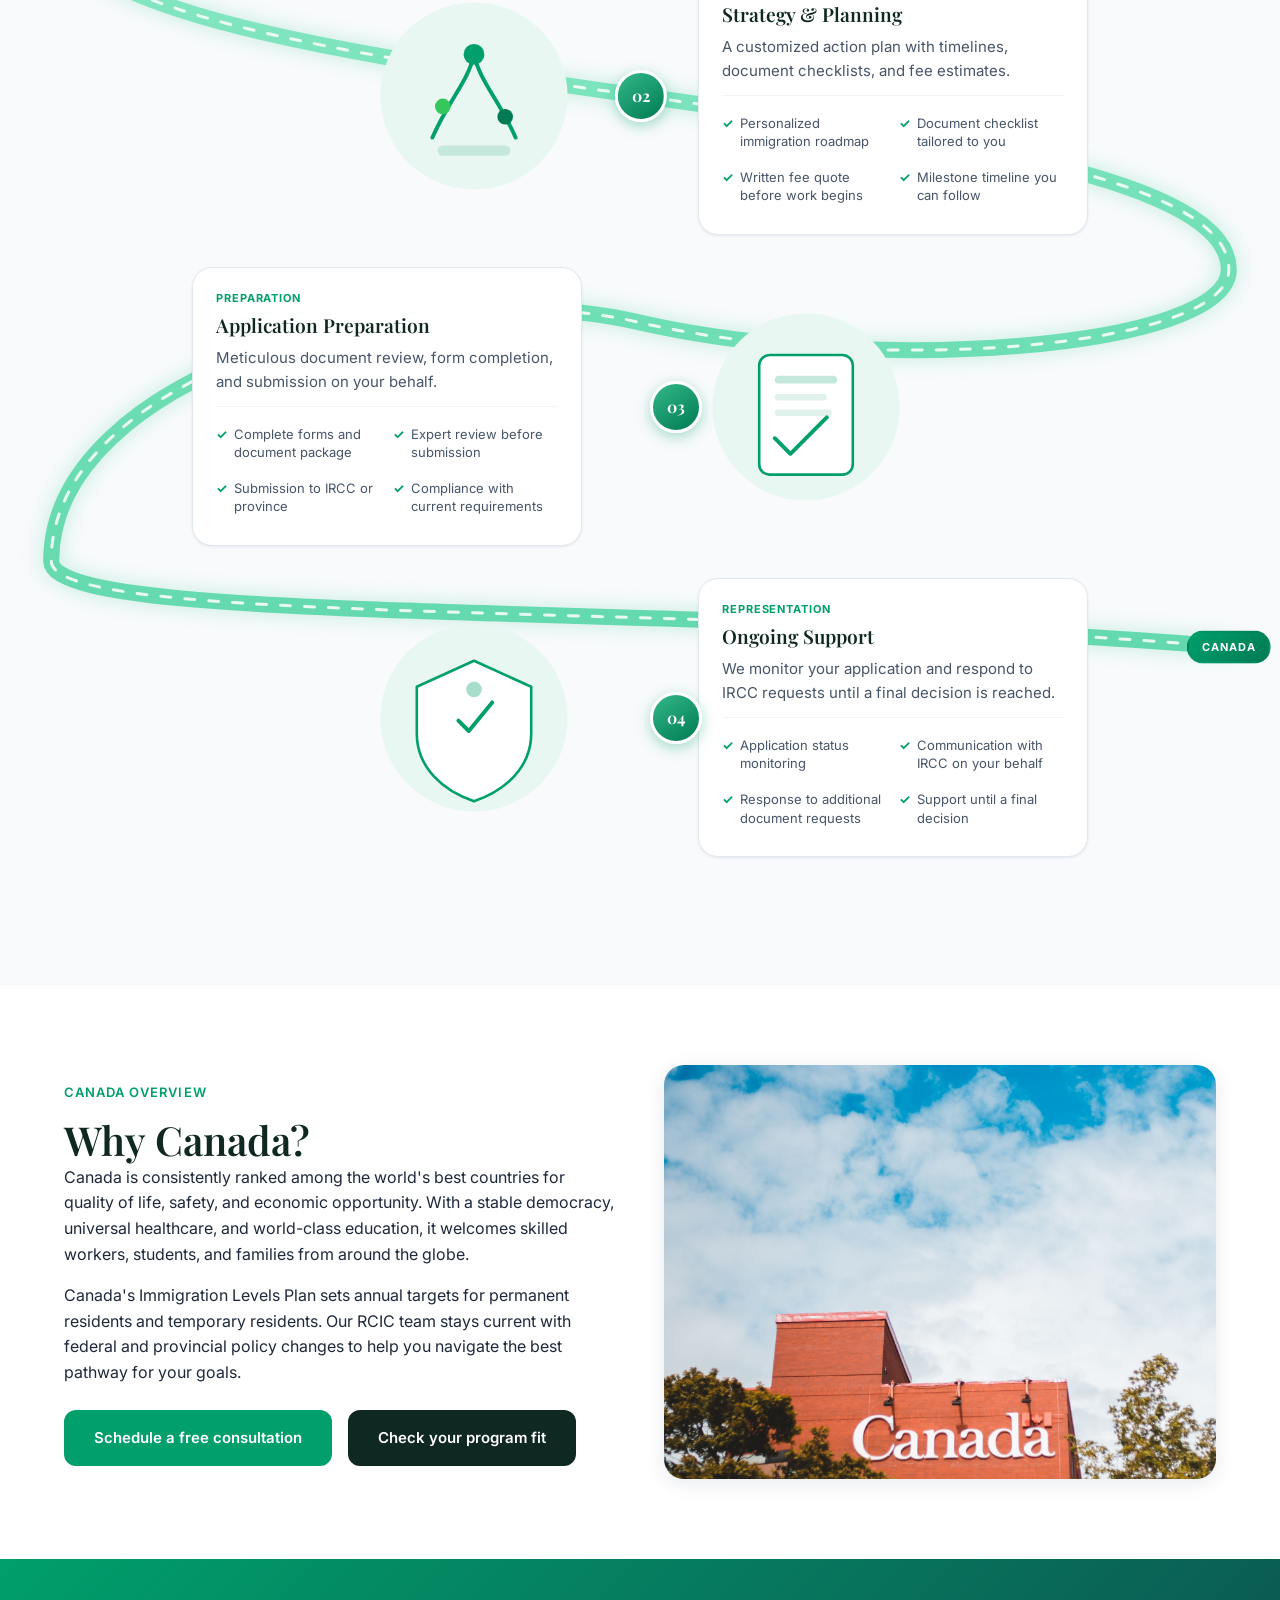
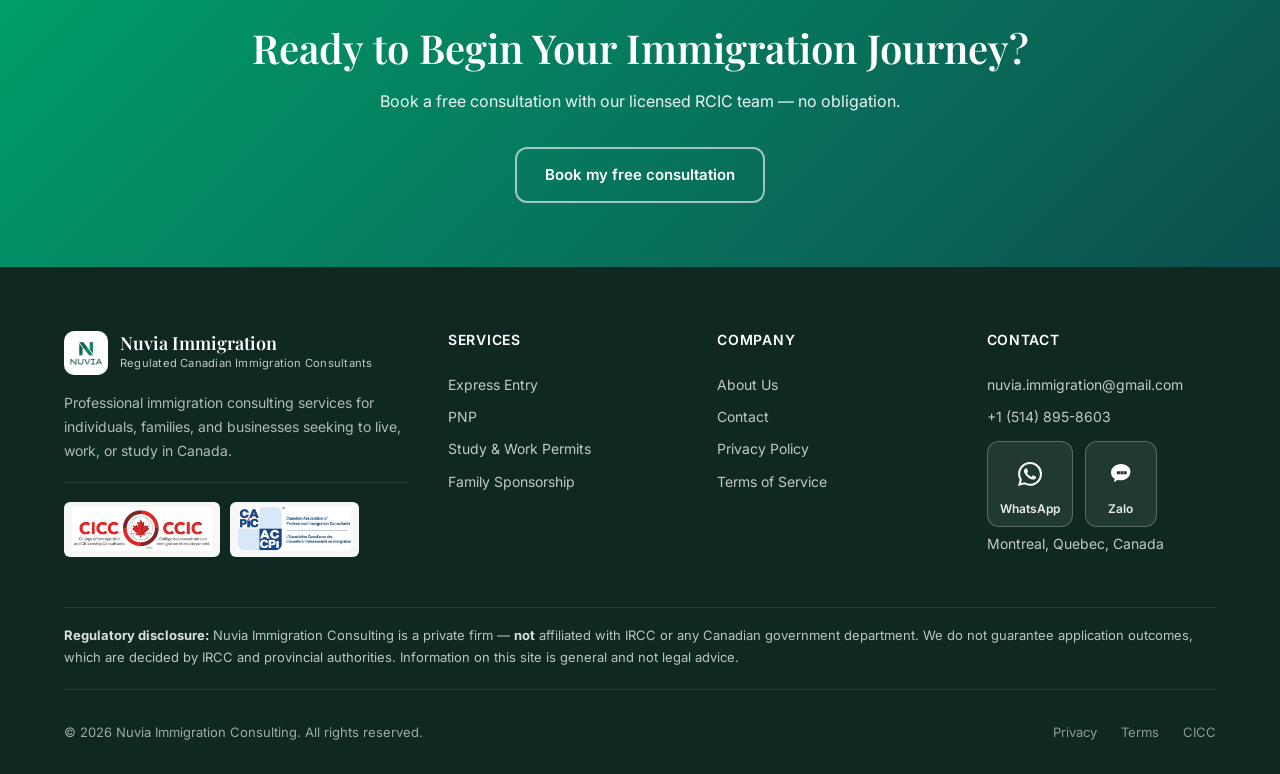
==== commit fca891f0: "Add files via upload" ====
--- a/index.html
+++ b/index.html
@@ -4,12 +4,11 @@
   <meta charset="UTF-8">
   <meta name="viewport" content="width=device-width, initial-scale=1.0">
   <meta name="description" content="Nuvia Immigration Consulting — Regulated Canadian Immigration Consultants (RCIC) helping individuals and families navigate Express Entry, work permits, study permits, and permanent residency.">
-  <title>Nuvia Immigration Consulting</title>
+  <title>Nuvia Immigration Consulting | Regulated Canadian Immigration Consultants</title>
   <link rel="preconnect" href="https://fonts.googleapis.com">
   <link rel="preconnect" href="https://fonts.gstatic.com" crossorigin>
   <link href="https://fonts.googleapis.com/css2?family=Inter:wght@400;500;600;700&family=Playfair+Display:wght@600;700&display=swap" rel="stylesheet">
   <link rel="stylesheet" href="css/styles.css">
-  <link rel="icon" href="assets/logo.png" type="image/png">
 </head>
 <body data-page-title="meta.homeTitle">
   <header class="site-header">
@@ -51,10 +50,10 @@
     <section class="hero">
       <div class="container hero-grid">
         <div class="hero-content">
-          <div class="hero-badge">
-            <svg viewBox="0 0 24 24" aria-hidden="true"><path d="M12 2L15.09 8.26L22 9.27L17 14.14L18.18 21.02L12 17.77L5.82 21.02L7 14.14L2 9.27L8.91 8.26L12 2Z"/></svg>
+          <span class="hero-badge">
+            <svg viewBox="0 0 24 24" aria-hidden="true"><path d="M12 2l2.4 7.4H22l-6 4.6 2.3 7-6.3-4.6L5.7 21 8 14 2 9.4h7.6L12 2z"/></svg>
             <span data-i18n="home.badge">CICC-Regulated RCIC Consultants</span>
-          </div>
+          </span>
           <h1 data-i18n="home.hero.title">Your Path to Canada Starts Here</h1>
           <p data-i18n="home.hero.desc">Expert immigration guidance from licensed Regulated Canadian Immigration Consultants.</p>
           <div class="hero-actions">
@@ -63,64 +62,125 @@
           </div>
         </div>
         <div class="hero-visual">
-          <div class="hero-slideshow image-slideshow" aria-label="Canadian landscapes"></div>
-        </div>
-      </div>
-    </section>
-
-    <section class="process-section bg-navy">
+          <div class="hero-slideshow image-slideshow" aria-label="Canada"></div>
+        </div>
+      </div>
+    </section>
+
+    <section class="process-section bg-light">
       <div class="container">
         <div class="section-header">
-          <span class="section-label process-label" data-i18n="home.process.label">Ways We Support You</span>
-          <h2 data-i18n="home.process.title">Four Steps to Your Canadian Future</h2>
-          <p class="section-desc process-desc" data-i18n="home.process.subtitle">From your first free consultation through to a final decision, our RCIC team guides you at every stage — with clear advice, structured planning, and no unnecessary pressure.</p>
-        </div>
-        <div class="process-cards">
-          <article class="process-card reveal-on-scroll">
-            <span class="process-card-num" aria-hidden="true">01</span>
-            <h3 data-i18n="home.process.s1.title">Initial Consultation</h3>
-            <p data-i18n="home.process.s1.desc">We assess your eligibility and discuss the best immigration pathways for your situation.</p>
-            <ul class="process-card-list">
-              <li data-i18n="home.process.s1.b1">Honest eligibility assessment</li>
-              <li data-i18n="home.process.s1.b2">Pathways explained in plain language</li>
-              <li data-i18n="home.process.s1.b3">Realistic next steps and timeline</li>
-              <li data-i18n="home.process.s1.b4">Free consultation — no obligation</li>
-            </ul>
-          </article>
-          <article class="process-card reveal-on-scroll">
-            <span class="process-card-num" aria-hidden="true">02</span>
-            <h3 data-i18n="home.process.s2.title">Strategy & Planning</h3>
-            <p data-i18n="home.process.s2.desc">A customized action plan with timelines, document checklists, and fee estimates.</p>
-            <ul class="process-card-list">
-              <li data-i18n="home.process.s2.b1">Personalized immigration roadmap</li>
-              <li data-i18n="home.process.s2.b2">Document checklist tailored to you</li>
-              <li data-i18n="home.process.s2.b3">Written fee quote before work begins</li>
-              <li data-i18n="home.process.s2.b4">Milestone timeline you can follow</li>
-            </ul>
-          </article>
-          <article class="process-card reveal-on-scroll">
-            <span class="process-card-num" aria-hidden="true">03</span>
-            <h3 data-i18n="home.process.s3.title">Application Preparation</h3>
-            <p data-i18n="home.process.s3.desc">Meticulous document review, form completion, and submission on your behalf.</p>
-            <ul class="process-card-list">
-              <li data-i18n="home.process.s3.b1">Complete forms and document package</li>
-              <li data-i18n="home.process.s3.b2">Expert review before submission</li>
-              <li data-i18n="home.process.s3.b3">Submission to IRCC or province</li>
-              <li data-i18n="home.process.s3.b4">Compliance with current requirements</li>
-            </ul>
-          </article>
-          <article class="process-card reveal-on-scroll">
-            <span class="process-card-num" aria-hidden="true">04</span>
-            <h3 data-i18n="home.process.s4.title">Ongoing Support</h3>
-            <p data-i18n="home.process.s4.desc">We monitor your application and respond to IRCC requests until a final decision is reached.</p>
-            <ul class="process-card-list">
-              <li data-i18n="home.process.s4.b1">Application status monitoring</li>
-              <li data-i18n="home.process.s4.b2">Communication with IRCC on your behalf</li>
-              <li data-i18n="home.process.s4.b3">Response to additional document requests</li>
-              <li data-i18n="home.process.s4.b4">Support until a final decision</li>
-            </ul>
-          </article>
-        </div>
+          <span class="section-label" data-i18n="home.process.label">Ways We Support You</span>
+          <h2 class="process-section-heading" data-i18n="home.process.title">Four Steps to Your Canadian Future</h2>
+          <p data-i18n="home.process.subtitle">From your first free consultation through to a final decision, our RCIC team guides you at every stage.</p>
+        </div>
+      </div>
+
+      <div class="process-roadmap process-roadmap--vertical process-roadmap--wide">
+          <svg class="process-roadmap-curve" viewBox="0 0 1000 1000" preserveAspectRatio="none" aria-hidden="true">
+            <defs>
+              <linearGradient id="journeyRoadGrad" gradientUnits="userSpaceOnUse" x1="500" y1="0" x2="500" y2="1000">
+                <stop offset="0%" stop-color="#9ef0cf"/>
+                <stop offset="50%" stop-color="#72e0b7"/>
+                <stop offset="100%" stop-color="#5bd4a8"/>
+              </linearGradient>
+            </defs>
+            <path id="journeyRoadPath" class="process-roadmap-road process-roadmap-road--curve" fill="none" stroke="url(#journeyRoadGrad)" stroke-width="22" stroke-linecap="round" stroke-linejoin="round" vector-effect="non-scaling-stroke" d="M 500 15 C 500 70, 40 100, 40 250 C 40 400, 960 380, 960 520 C 960 580, 680 600, 500 560 C 320 520, 40 600, 40 740 C 40 790, 520 770, 960 805"/>
+            <path class="process-roadmap-road-dash process-roadmap-road-dash--curve" fill="none" stroke="#ffffff" stroke-width="4" stroke-dasharray="12 16" stroke-linecap="round" vector-effect="non-scaling-stroke" opacity="0.92" d="M 500 15 C 500 70, 40 100, 40 250 C 40 400, 960 380, 960 520 C 960 580, 680 600, 500 560 C 320 520, 40 600, 40 740 C 40 790, 520 770, 960 805"/>
+          </svg>
+          <div class="process-roadmap-marker process-roadmap-marker--start" data-i18n="home.process.roadStart">Start</div>
+
+          <ol class="process-journey process-journey--vertical">
+            <li class="process-journey-step reveal-on-scroll">
+              <div class="process-journey-node">
+                <span class="process-journey-num">01</span>
+              </div>
+              <div class="process-journey-body">
+              <div class="process-journey-art" aria-hidden="true">
+                <img src="assets/images/journey-consultation.svg" alt="" width="160" height="160" loading="lazy">
+              </div>
+              <div class="process-journey-panel">
+                <p class="process-journey-kicker" data-i18n="home.process.s1.kicker">Consultation</p>
+                <h3 data-i18n="home.process.s1.title">Initial Consultation</h3>
+                <p class="process-journey-lead" data-i18n="home.process.s1.desc">We assess your eligibility and discuss the best immigration pathways for your situation.</p>
+                <ul class="process-journey-list">
+                  <li data-i18n="home.process.s1.b1">Honest eligibility assessment</li>
+                  <li data-i18n="home.process.s1.b2">Pathways explained in plain language</li>
+                  <li data-i18n="home.process.s1.b3">Realistic next steps and timeline</li>
+                  <li data-i18n="home.process.s1.b4">Free consultation — no obligation</li>
+                </ul>
+              </div>
+              </div>
+            </li>
+
+            <li class="process-journey-step reveal-on-scroll">
+              <div class="process-journey-node">
+                <span class="process-journey-num">02</span>
+              </div>
+              <div class="process-journey-body">
+              <div class="process-journey-art" aria-hidden="true">
+                <img src="assets/images/journey-planning.svg" alt="" width="160" height="160" loading="lazy">
+              </div>
+              <div class="process-journey-panel">
+                <p class="process-journey-kicker" data-i18n="home.process.s2.kicker">Planning</p>
+                <h3 data-i18n="home.process.s2.title">Strategy & Planning</h3>
+                <p class="process-journey-lead" data-i18n="home.process.s2.desc">A customized action plan with timelines, document checklists, and fee estimates.</p>
+                <ul class="process-journey-list">
+                  <li data-i18n="home.process.s2.b1">Personalized immigration roadmap</li>
+                  <li data-i18n="home.process.s2.b2">Document checklist tailored to you</li>
+                  <li data-i18n="home.process.s2.b3">Written fee quote before work begins</li>
+                  <li data-i18n="home.process.s2.b4">Milestone timeline you can follow</li>
+                </ul>
+              </div>
+              </div>
+            </li>
+
+            <li class="process-journey-step reveal-on-scroll">
+              <div class="process-journey-node">
+                <span class="process-journey-num">03</span>
+              </div>
+              <div class="process-journey-body">
+              <div class="process-journey-art" aria-hidden="true">
+                <img src="assets/images/journey-preparation.svg" alt="" width="160" height="160" loading="lazy">
+              </div>
+              <div class="process-journey-panel">
+                <p class="process-journey-kicker" data-i18n="home.process.s3.kicker">Preparation</p>
+                <h3 data-i18n="home.process.s3.title">Application Preparation</h3>
+                <p class="process-journey-lead" data-i18n="home.process.s3.desc">Meticulous document review, form completion, and submission on your behalf.</p>
+                <ul class="process-journey-list">
+                  <li data-i18n="home.process.s3.b1">Complete forms and document package</li>
+                  <li data-i18n="home.process.s3.b2">Expert review before submission</li>
+                  <li data-i18n="home.process.s3.b3">Submission to IRCC or province</li>
+                  <li data-i18n="home.process.s3.b4">Compliance with current requirements</li>
+                </ul>
+              </div>
+              </div>
+            </li>
+
+            <li class="process-journey-step reveal-on-scroll">
+              <div class="process-journey-node">
+                <span class="process-journey-num">04</span>
+              </div>
+              <div class="process-journey-body">
+              <div class="process-journey-art" aria-hidden="true">
+                <img src="assets/images/journey-representation.svg" alt="" width="160" height="160" loading="lazy">
+              </div>
+              <div class="process-journey-panel">
+                <p class="process-journey-kicker" data-i18n="home.process.s4.kicker">Representation</p>
+                <h3 data-i18n="home.process.s4.title">Ongoing Support</h3>
+                <p class="process-journey-lead" data-i18n="home.process.s4.desc">We monitor your application and respond to IRCC requests until a final decision is reached.</p>
+                <ul class="process-journey-list">
+                  <li data-i18n="home.process.s4.b1">Application status monitoring</li>
+                  <li data-i18n="home.process.s4.b2">Communication with IRCC on your behalf</li>
+                  <li data-i18n="home.process.s4.b3">Response to additional document requests</li>
+                  <li data-i18n="home.process.s4.b4">Support until a final decision</li>
+                </ul>
+              </div>
+              </div>
+            </li>
+          </ol>
+
+          <div class="process-roadmap-marker process-roadmap-marker--end" data-i18n="home.process.roadEnd">Canada</div>
       </div>
     </section>
 
@@ -129,23 +189,21 @@
         <div>
           <span class="section-label" data-i18n="home.canada.label">Canada Overview</span>
           <h2 data-i18n="home.canada.title">Why Canada?</h2>
-          <p data-i18n="home.canada.p1">Canada is consistently ranked among the world's best countries for quality of life.</p>
-          <p data-i18n="home.canada.p2">Our RCIC team stays current with federal and provincial policy changes.</p>
+          <p data-i18n="home.canada.p1">Canada is consistently ranked among the world's best countries for quality of life, safety, and economic opportunity.</p>
+          <p data-i18n="home.canada.p2">Canada's Immigration Levels Plan sets annual targets for permanent residents and temporary residents.</p>
           <div class="hero-actions" style="margin-top: 1.5rem;">
             <a href="contact.html#book" class="btn btn-primary" data-i18n="home.canada.cta1">Schedule a free consultation</a>
-            <a href="resources.html" class="btn btn-outline-dark" data-i18n="home.canada.cta2">Check your program fit</a>
+            <a href="services.html" class="btn btn-navy" data-i18n="home.canada.cta2">Check your program fit</a>
           </div>
         </div>
-        <div class="split-image">
-          <div class="split-slideshow image-slideshow" aria-label="Canadian landscapes"></div>
-        </div>
+        <div class="split-image split-slideshow image-slideshow" aria-label="Canada"></div>
       </div>
     </section>
 
     <section class="cta-banner">
       <div class="container">
         <h2 data-i18n="home.cta.title">Ready to Begin Your Immigration Journey?</h2>
-        <p data-i18n="home.cta.desc">Book a consultation with our RCIC team.</p>
+        <p data-i18n="home.cta.desc">Book a free consultation with our licensed RCIC team — no obligation.</p>
         <a href="contact.html#book" class="btn btn-outline" data-i18n="home.cta.btn">Book my free consultation</a>
       </div>
     </section>
@@ -171,7 +229,6 @@
           <h4 data-i18n="footer.services">Services</h4>
           <a href="services.html">Express Entry</a>
           <a href="services.html">PNP</a>
-          <a href="fees.html" data-i18n="nav.fees">Fees</a>
           <a href="services.html" data-i18n="home.svc.study.title">Study & Work Permits</a>
           <a href="services.html" data-i18n="home.svc.family.title">Family Sponsorship</a>
         </div>
@@ -179,7 +236,6 @@
           <h4 data-i18n="footer.company">Company</h4>
           <a href="about.html" data-i18n="footer.about">About Us</a>
           <a href="contact.html" data-i18n="footer.contact">Contact</a>
-          <a href="resources.html" data-i18n="footer.resources">Resources</a>
           <a href="privacy.html" data-i18n="footer.privacy">Privacy Policy</a>
           <a href="terms.html" data-i18n="footer.terms">Terms of Service</a>
         </div>
@@ -216,6 +272,7 @@
   <script src="js/translations.js"></script>
   <script src="js/i18n.js"></script>
   <script src="js/main.js"></script>
+  <script src="js/process-roadmap.js"></script>
   <script src="js/site-chrome.js"></script>
 </body>
 </html>
--- a/css/styles.css
+++ b/css/styles.css
@@ -950,6 +950,59 @@
   font-size: 1.0625rem;
 }
 
+.process-section .section-header h2.process-section-heading {
+  white-space: nowrap;
+}
+
+@media (max-width: 720px) {
+  .process-section .section-header h2.process-section-heading {
+    white-space: normal;
+  }
+}
+
+.section-header--title-row {
+  max-width: min(960px, 100%);
+}
+
+.section-header-title-row {
+  display: flex;
+  flex-wrap: nowrap;
+  align-items: baseline;
+  justify-content: center;
+  gap: 0.65rem 1.25rem;
+}
+
+.section-header-title-row .section-label {
+  margin-bottom: 0;
+  flex-shrink: 0;
+}
+
+.section-header-title-row h2 {
+  margin: 0;
+  white-space: nowrap;
+}
+
+@media (max-width: 720px) {
+  .section-header-title-row {
+    flex-wrap: wrap;
+  }
+
+  .section-header-title-row h2 {
+    white-space: normal;
+    width: 100%;
+  }
+}
+
+.section-title-single-line {
+  white-space: nowrap;
+}
+
+@media (max-width: 640px) {
+  .section-title-single-line {
+    white-space: normal;
+  }
+}
+
 .section-label {
   display: inline-block;
   font-size: 0.8125rem;
@@ -1060,119 +1113,315 @@
   margin-top: 0.5rem;
 }
 
-/* Process section — card visualization */
+/* Process section — roadmap journey */
 .process-section {
   overflow: hidden;
 }
 
-.process-section .process-label {
-  color: var(--color-gold);
-}
-
-.process-section .process-desc {
-  color: rgba(255, 255, 255, 0.82);
-  max-width: 680px;
-  margin: 0 auto;
-  line-height: 1.75;
-}
-
-.process-cards {
-  display: grid;
-  gap: 1.5rem;
-  margin-top: 2.5rem;
+.process-roadmap {
   position: relative;
-}
-
-@media (min-width: 768px) {
-  .process-cards {
-    grid-template-columns: repeat(2, 1fr);
-    gap: 1.75rem;
-  }
-}
-
-@media (min-width: 1100px) {
-  .process-cards {
-    grid-template-columns: repeat(4, 1fr);
-    gap: 1.25rem;
-  }
-
-  .process-cards::before {
-    content: "";
-    position: absolute;
-    top: 3.25rem;
-    left: 12%;
-    right: 12%;
-    height: 2px;
-    background: linear-gradient(90deg, transparent, rgba(0, 159, 107, 0.5) 15%, rgba(0, 159, 107, 0.5) 85%, transparent);
-    z-index: 0;
-    pointer-events: none;
-  }
-}
-
-.process-card {
-  position: relative;
-  background: rgba(255, 255, 255, 0.06);
-  border: 1px solid rgba(255, 255, 255, 0.14);
-  border-radius: var(--radius-lg);
-  padding: 2rem 1.5rem 1.75rem;
+  margin-top: 2.25rem;
+  padding: 0 0 0.5rem;
+}
+
+.process-roadmap-svg {
+  display: none;
+  position: absolute;
+  left: 0;
+  right: 0;
+  top: 50%;
+  width: 100%;
+  height: 11rem;
+  transform: translateY(-50%);
+  z-index: 0;
+  pointer-events: none;
+}
+
+.process-roadmap-road {
+  fill: none;
+  stroke: #94a3b8;
+  stroke-width: 14;
+  stroke-linecap: round;
+  vector-effect: non-scaling-stroke;
+}
+
+.process-roadmap-road-dash {
+  fill: none;
+  stroke: #ffffff;
+  stroke-width: 3;
+  stroke-dasharray: 10 14;
+  stroke-linecap: round;
+  opacity: 0.85;
+  vector-effect: non-scaling-stroke;
+}
+
+.process-roadmap-start,
+.process-roadmap-end {
+  display: none;
+  position: absolute;
+  top: 50%;
+  transform: translateY(-50%);
+  font-size: 0.6875rem;
+  font-weight: 700;
+  letter-spacing: 0.06em;
+  text-transform: uppercase;
+  color: var(--color-gray-500);
   z-index: 1;
-  transition: transform 0.35s ease, box-shadow 0.35s ease, border-color 0.35s ease, background 0.35s ease;
-  backdrop-filter: blur(6px);
-}
-
-.process-card:hover {
-  transform: translateY(-8px);
-  border-color: rgba(0, 159, 107, 0.55);
-  background: rgba(255, 255, 255, 0.1);
-  box-shadow: 0 20px 40px rgba(0, 0, 0, 0.25), 0 0 0 1px rgba(0, 159, 107, 0.2);
-}
-
-.process-card-num {
-  display: block;
-  font-family: var(--font-display);
-  font-size: 3rem;
-  font-weight: 700;
-  line-height: 1;
-  color: rgba(0, 159, 107, 0.4);
-  margin-bottom: 1rem;
-  letter-spacing: -0.02em;
-  transition: color 0.35s ease, transform 0.35s ease;
-}
-
-.process-card:hover .process-card-num {
-  color: var(--color-primary);
-  transform: scale(1.05);
-}
-
-.process-card h3 {
-  font-size: 1.125rem;
-  margin-bottom: 0.625rem;
-}
-
-.process-card p {
-  font-size: 0.875rem;
-  color: rgba(255, 255, 255, 0.78);
-  line-height: 1.65;
-  margin-bottom: 1.125rem;
-}
-
-.process-card-list {
+}
+
+.process-roadmap-start {
+  left: 0.25rem;
+}
+
+.process-roadmap-end {
+  right: 0.25rem;
+  color: var(--color-primary-dark);
+}
+
+.process-journey {
   list-style: none;
   margin: 0;
   padding: 0;
-  border-top: 1px solid rgba(255, 255, 255, 0.1);
-  padding-top: 1rem;
-}
-
-.process-card-list li {
   position: relative;
-  padding: 0.35rem 0 0.35rem 1.25rem;
+  z-index: 1;
+}
+
+@media (min-width: 960px) {
+  .process-roadmap-svg,
+  .process-roadmap-start,
+  .process-roadmap-end {
+    display: block;
+  }
+
+  .process-journey--roadmap {
+    display: grid;
+    grid-template-columns: repeat(4, 1fr);
+    gap: 0.75rem;
+    min-height: 22rem;
+    align-items: stretch;
+  }
+}
+
+.process-journey-step {
+  position: relative;
+  z-index: 1;
+  display: flex;
+  flex-direction: column;
+  align-items: center;
+  text-align: center;
+}
+
+@media (min-width: 960px) {
+  .process-journey-step--north,
+  .process-journey-step--south {
+    display: grid;
+    grid-template-rows: 1fr auto 1fr;
+    align-items: center;
+    min-height: 22rem;
+  }
+
+  .process-journey-step--north .process-journey-panel {
+    grid-row: 1;
+    align-self: end;
+    margin-bottom: 0.65rem;
+  }
+
+  .process-journey-step--north .process-journey-node {
+    grid-row: 2;
+  }
+
+  .process-journey-step--south .process-journey-node {
+    grid-row: 2;
+  }
+
+  .process-journey-step--south .process-journey-panel {
+    grid-row: 3;
+    align-self: start;
+    margin-top: 0.65rem;
+  }
+
+  .process-journey-step--north .process-journey-panel::after,
+  .process-journey-step--south .process-journey-panel::after {
+    content: "";
+    position: absolute;
+    left: 50%;
+    width: 2px;
+    height: 0.65rem;
+    background: var(--color-primary);
+    transform: translateX(-50%);
+    opacity: 0.45;
+  }
+
+  .process-journey-step--north .process-journey-panel::after {
+    bottom: -0.65rem;
+  }
+
+  .process-journey-step--south .process-journey-panel::after {
+    top: -0.65rem;
+  }
+
+  .process-journey-panel {
+    position: relative;
+  }
+}
+
+@media (max-width: 959px) {
+  .process-journey-step {
+    flex-direction: row;
+    align-items: flex-start;
+    text-align: left;
+    gap: 1rem;
+    padding: 1.25rem 0;
+    border-bottom: 1px solid var(--color-gray-200);
+  }
+
+  .process-journey-step:last-child {
+    border-bottom: none;
+    padding-bottom: 0;
+  }
+
+  .process-roadmap::before {
+    content: "";
+    position: absolute;
+    left: 1.35rem;
+    top: 2rem;
+    bottom: 2rem;
+    width: 4px;
+    border-radius: 4px;
+    background: linear-gradient(180deg, var(--color-primary-light), var(--color-primary-dark));
+    z-index: 0;
+  }
+
+  .process-journey-step::before {
+    content: "";
+    position: absolute;
+    left: 1.35rem;
+    top: 3.75rem;
+    bottom: -0.5rem;
+    width: 2px;
+    background: rgba(0, 159, 107, 0.2);
+    z-index: 0;
+  }
+
+  .process-journey-step:last-child::before {
+    display: none;
+  }
+}
+
+.process-journey-node {
+  flex-shrink: 0;
+  position: relative;
+  z-index: 2;
+}
+
+.process-journey-num {
+  display: grid;
+  place-items: center;
+  width: 3.25rem;
+  height: 3.25rem;
+  border-radius: 50%;
+  font-family: var(--font-display);
+  font-size: 1rem;
+  font-weight: 700;
+  color: var(--color-white);
+  background: linear-gradient(145deg, var(--color-primary-light), var(--color-primary-dark));
+  box-shadow: 0 4px 14px rgba(0, 159, 107, 0.35);
+  border: 3px solid var(--color-white);
+}
+
+.process-journey-panel {
+  width: 100%;
+  max-width: 16rem;
+  padding: 1rem 0.85rem 1.1rem;
+  background: var(--color-white);
+  border: 1px solid var(--color-gray-200);
+  border-radius: var(--radius-lg);
+  box-shadow: var(--shadow-sm);
+  transition:
+    transform 0.25s ease,
+    box-shadow 0.25s ease,
+    border-color 0.25s ease,
+    background-color 0.25s ease;
+}
+
+@media (max-width: 959px) {
+  .process-journey-panel {
+    max-width: none;
+    flex: 1;
+    min-width: 0;
+  }
+}
+
+@media (hover: hover) {
+  .process-journey-panel:hover,
+  .process-journey-step:hover .process-journey-panel {
+    transform: translateY(-4px);
+    border-color: var(--color-primary);
+    box-shadow: 0 10px 28px rgba(0, 159, 107, 0.16);
+  }
+
+  .process-journey-panel:hover h3,
+  .process-journey-step:hover .process-journey-panel h3 {
+    color: var(--color-primary-dark);
+  }
+
+  .process-journey-panel {
+    cursor: pointer;
+  }
+
+  .process-journey-step:hover .process-journey-num {
+    transform: scale(1.06);
+  }
+}
+
+.process-journey-kicker {
+  margin: 0 0 0.35rem;
+  font-size: 0.6875rem;
+  font-weight: 700;
+  letter-spacing: 0.08em;
+  text-transform: uppercase;
+  color: var(--color-primary);
+}
+
+.process-journey-panel h3 {
+  font-size: 1.0625rem;
+  margin: 0 0 0.5rem;
+  line-height: 1.3;
+}
+
+.process-journey-lead {
+  margin: 0 0 0.75rem;
   font-size: 0.8125rem;
-  color: rgba(255, 255, 255, 0.72);
-  line-height: 1.5;
-}
-
-.process-card-list li::before {
+  line-height: 1.55;
+  color: var(--color-gray-600);
+}
+
+.process-journey-list {
+  list-style: none;
+  margin: 0;
+  padding: 0.75rem 0 0;
+  border-top: 1px solid var(--color-gray-100);
+  text-align: left;
+  display: grid;
+  grid-template-columns: 1fr 1fr;
+  gap: 0.45rem 0.75rem;
+}
+
+.process-journey-list li {
+  position: relative;
+  padding: 0.25rem 0 0.25rem 1.1rem;
+  font-size: 0.75rem;
+  line-height: 1.4;
+  color: var(--color-gray-600);
+}
+
+@media (max-width: 480px) {
+  .process-journey-list {
+    grid-template-columns: 1fr;
+  }
+}
+
+.process-journey-list li::before {
   content: "✓";
   position: absolute;
   left: 0;
@@ -1191,10 +1440,362 @@
   transform: translateY(0);
 }
 
-.process-card:nth-child(1).is-visible { transition-delay: 0.05s; }
-.process-card:nth-child(2).is-visible { transition-delay: 0.15s; }
-.process-card:nth-child(3).is-visible { transition-delay: 0.25s; }
-.process-card:nth-child(4).is-visible { transition-delay: 0.35s; }
+.process-journey-step:nth-child(1).is-visible { transition-delay: 0.05s; }
+.process-journey-step:nth-child(2).is-visible { transition-delay: 0.12s; }
+.process-journey-step:nth-child(3).is-visible { transition-delay: 0.19s; }
+.process-journey-step:nth-child(4).is-visible { transition-delay: 0.26s; }
+
+/* Vertical journey roadmap (home) */
+.process-roadmap--vertical {
+  max-width: 52rem;
+  margin-left: auto;
+  margin-right: auto;
+  margin-top: 2.5rem;
+  padding: 0.25rem 0 0.5rem;
+}
+
+.process-roadmap--wide {
+  max-width: none;
+  width: 100%;
+  margin: 2rem auto 0;
+  padding: 0.25rem clamp(1rem, 3vw, 2rem) 0.75rem;
+}
+
+.process-roadmap--wide .process-roadmap-curve {
+  left: 0;
+  right: 0;
+  width: 100%;
+  transform: none;
+}
+
+.process-roadmap--wide .process-journey-panel {
+  max-width: none;
+  padding: 1.35rem 1.45rem 1.5rem;
+}
+
+.process-roadmap--wide .process-journey-panel h3 {
+  font-size: 1.2rem;
+}
+
+.process-roadmap--wide .process-journey-lead {
+  font-size: 0.9375rem;
+  line-height: 1.6;
+}
+
+.process-roadmap--wide .process-journey-list li {
+  font-size: 0.8125rem;
+  padding: 0.35rem 0 0.35rem 1.1rem;
+}
+
+.process-roadmap--anchored {
+  position: relative;
+}
+
+.process-roadmap--anchored .process-roadmap-curve {
+  position: absolute;
+  inset: 0;
+  width: 100%;
+  height: 100%;
+  min-height: 100%;
+}
+
+.process-roadmap--anchored .process-roadmap-marker {
+  position: absolute;
+  margin: 0;
+  z-index: 4;
+  white-space: nowrap;
+}
+
+.process-roadmap--anchored .process-journey {
+  position: relative;
+  z-index: 2;
+  max-width: min(56rem, 100%);
+  margin: 0 auto;
+}
+
+.process-roadmap--anchored .process-journey-step {
+  position: relative;
+  display: grid;
+  grid-template-columns: minmax(0, 1fr) 3.75rem minmax(0, 1fr);
+  align-items: center;
+  gap: 0.5rem 0.75rem;
+  padding: 0.4rem 0;
+  border: none;
+  transform: none;
+  text-align: left;
+  overflow: visible;
+}
+
+.process-roadmap--anchored .process-journey-body {
+  display: contents;
+}
+
+.process-roadmap--anchored .process-journey-step:nth-child(odd) .process-journey-panel {
+  grid-column: 1;
+  grid-row: 1;
+  justify-self: end;
+}
+
+.process-roadmap--anchored .process-journey-step:nth-child(odd) .process-journey-art {
+  grid-column: 3;
+  grid-row: 1;
+  justify-self: start;
+}
+
+.process-roadmap--anchored .process-journey-step:nth-child(even) .process-journey-panel {
+  grid-column: 3;
+  grid-row: 1;
+  justify-self: start;
+}
+
+.process-roadmap--anchored .process-journey-step:nth-child(even) .process-journey-art {
+  grid-column: 1;
+  grid-row: 1;
+  justify-self: end;
+}
+
+.process-roadmap--anchored .process-journey-node {
+  grid-column: 2;
+  grid-row: 1;
+  justify-self: center;
+  align-self: center;
+  z-index: 3;
+  margin: 0;
+  pointer-events: none;
+}
+
+.process-roadmap--anchored .process-journey-panel {
+  position: relative;
+  z-index: 2;
+  width: 100%;
+  max-width: 25rem;
+}
+
+.process-roadmap--anchored .process-journey-art {
+  max-width: 13.5rem;
+}
+
+.process-roadmap--anchored .process-journey-art img {
+  max-width: 13.5rem;
+}
+
+@media (max-width: 767px) {
+  .process-roadmap--anchored .process-journey-step {
+    display: flex;
+    flex-direction: column;
+    align-items: flex-start;
+    padding: 0.5rem 1rem 0.5rem 3.25rem;
+  }
+
+  .process-roadmap--anchored .process-journey-body {
+    display: flex;
+    flex-direction: column;
+    align-items: flex-start;
+    width: 100%;
+    gap: 0.75rem;
+  }
+
+  .process-roadmap--anchored .process-journey-art {
+    order: -1;
+    margin-left: -2rem;
+  }
+}
+
+@media (min-width: 768px) and (max-width: 1024px) {
+  .process-roadmap--anchored .process-journey {
+    max-width: 50rem;
+  }
+
+  .process-roadmap--anchored .process-journey-panel {
+    max-width: 22rem;
+  }
+}
+
+.process-roadmap--vertical .process-roadmap-svg,
+.process-roadmap--vertical .process-roadmap-start,
+.process-roadmap--vertical .process-roadmap-end {
+  display: none !important;
+}
+
+.process-roadmap--vertical::before {
+  display: none;
+}
+
+.process-roadmap-curve {
+  position: absolute;
+  left: 50%;
+  top: 0.5rem;
+  bottom: 0.5rem;
+  width: 8.5rem;
+  height: auto;
+  min-height: calc(100% - 1rem);
+  transform: translateX(-50%);
+  z-index: 0;
+  pointer-events: none;
+  filter: drop-shadow(0 0 10px rgba(91, 212, 168, 0.35));
+}
+
+.process-roadmap--vertical .process-roadmap-road--curve {
+  stroke: url(#journeyRoadGrad);
+}
+
+.process-roadmap--vertical .process-roadmap-road--curve {
+  stroke-width: 16;
+}
+
+.process-roadmap-marker {
+  position: relative;
+  z-index: 2;
+  display: block;
+  width: fit-content;
+  margin: 0 auto 0.75rem;
+  padding: 0.35rem 0.85rem;
+  font-size: 0.6875rem;
+  font-weight: 700;
+  letter-spacing: 0.08em;
+  text-transform: uppercase;
+  color: var(--color-primary-dark);
+  background: var(--color-white);
+  border: 2px solid rgba(0, 159, 107, 0.35);
+  border-radius: 100px;
+}
+
+.process-roadmap-marker--end {
+  margin: 0.75rem auto 0;
+  color: var(--color-white);
+  background: linear-gradient(135deg, var(--color-primary), var(--color-primary-dark));
+  border-color: transparent;
+}
+
+.process-journey--vertical {
+  display: flex;
+  flex-direction: column;
+  gap: 0;
+}
+
+.process-journey-art {
+  display: flex;
+  justify-content: center;
+  align-items: center;
+  padding: 0.25rem;
+}
+
+.process-journey-art img {
+  width: 100%;
+  max-width: 9.5rem;
+  height: auto;
+}
+
+@media (min-width: 768px) {
+  .process-roadmap--vertical .process-journey-step {
+    display: grid;
+    grid-template-columns: 1fr auto 1fr;
+    grid-template-areas: "panel node art";
+    align-items: center;
+    gap: 1.75rem 2rem;
+    padding: 2.75rem 0;
+    text-align: left;
+    border-bottom: none;
+    min-height: 0;
+  }
+
+  .process-roadmap--vertical .process-journey-step:nth-child(even) {
+    grid-template-areas: "art node panel";
+  }
+
+  .process-roadmap--vertical .process-journey-panel {
+    grid-area: panel;
+    max-width: none;
+    margin: 0;
+  }
+
+  .process-roadmap--vertical .process-journey-node {
+    grid-area: node;
+  }
+
+  .process-roadmap--vertical .process-journey-art {
+    grid-area: art;
+  }
+
+  .process-roadmap--vertical .process-journey-step::before,
+  .process-roadmap--vertical .process-journey-step .process-journey-panel::after {
+    display: none;
+  }
+
+  .process-journey-art img {
+    max-width: 11rem;
+  }
+
+  .process-roadmap--wide .process-journey-step {
+    grid-template-columns: minmax(18rem, 28rem) auto minmax(18rem, 28rem);
+    justify-content: space-between;
+    gap: 0.65rem clamp(0.75rem, 2.5vw, 2.25rem);
+    padding: 1rem 0;
+  }
+
+  .process-roadmap--wide .process-journey-art img {
+    max-width: 13.5rem;
+  }
+}
+
+@media (max-width: 767px) {
+  .process-roadmap-curve {
+    left: 1.35rem;
+    width: 5rem;
+    transform: translateX(-50%);
+  }
+
+  .process-roadmap--wide .process-roadmap-curve {
+    left: 0;
+    width: 100%;
+    transform: none;
+  }
+
+  .process-roadmap--wide .process-journey-step {
+    padding: 1.1rem 0 1.1rem 3rem;
+  }
+
+  .process-roadmap--wide .process-journey-art img {
+    max-width: 12rem;
+  }
+
+  .process-roadmap--anchored .process-journey-art,
+  .process-roadmap--anchored .process-journey-art img {
+    max-width: 12rem;
+  }
+
+  .process-roadmap--vertical .process-journey-step {
+    flex-direction: column;
+    align-items: flex-start;
+    padding: 1.75rem 0 1.75rem 3.25rem;
+    text-align: left;
+    border-bottom: none;
+  }
+
+  .process-roadmap--vertical .process-journey-step::before {
+    display: none;
+  }
+
+  .process-roadmap--vertical .process-journey-art {
+    order: -1;
+    margin-bottom: 0.75rem;
+    margin-left: -2rem;
+  }
+
+  .process-roadmap--vertical .process-journey-node {
+    position: absolute;
+    left: 0.4rem;
+    top: 2.5rem;
+  }
+
+  .process-roadmap--vertical .process-journey-step {
+    position: relative;
+  }
+
+  .process-roadmap-marker {
+    margin-left: 3.25rem;
+  }
+}
 
 /* CTA Banner */
 .cta-banner {
@@ -1213,6 +1814,14 @@
   opacity: 0.92;
   max-width: 560px;
   margin: 0 auto 2rem;
+}
+
+.services-fit-cta {
+  margin-top: 0;
+}
+
+#services-program-detail .services-fit-cta {
+  margin-top: 2rem;
 }
 
 /* Page hero (inner pages) */
@@ -1464,6 +2073,173 @@
   }
 }
 
+/* Contact / booking — compact sidebar, larger calendar */
+.page-contact .page-hero {
+  padding: 2.5rem 0;
+}
+
+.page-contact .page-hero p {
+  font-size: 0.9375rem;
+}
+
+.page-contact main > section:not(.page-hero) {
+  padding: 2.5rem 0 3.5rem;
+}
+
+.page-contact .contact-layout {
+  gap: 1.5rem;
+}
+
+@media (min-width: 1024px) {
+  .page-contact .contact-layout {
+    grid-template-columns: minmax(228px, 268px) minmax(0, 1fr);
+    gap: 1.75rem;
+  }
+}
+
+.page-contact .contact-aside .section-label {
+  font-size: 0.6875rem;
+  margin-bottom: 0.35rem;
+}
+
+.page-contact .contact-aside h2 {
+  font-size: clamp(1.2rem, 2vw, 1.45rem);
+  margin-bottom: 0.4rem;
+  line-height: 1.25;
+}
+
+.page-contact .contact-intro {
+  color: var(--color-gray-600);
+  font-size: 0.8125rem;
+  line-height: 1.5;
+  margin-bottom: 1rem;
+}
+
+.page-contact .contact-info-item {
+  gap: 0.625rem;
+  margin-bottom: 0.75rem;
+  align-items: flex-start;
+}
+
+.page-contact .contact-info-body {
+  display: flex;
+  flex-direction: column;
+  gap: 0.125rem;
+  min-width: 0;
+}
+
+.page-contact .contact-info-label {
+  font-size: 0.6875rem;
+  font-weight: 700;
+  text-transform: uppercase;
+  letter-spacing: 0.05em;
+  color: var(--color-gray-800);
+  line-height: 1.2;
+  margin: 0;
+}
+
+.page-contact .contact-info-value {
+  font-size: 0.8125rem;
+  line-height: 1.35;
+  color: var(--color-gray-600);
+}
+
+.page-contact a.contact-info-value {
+  color: var(--color-teal);
+  word-break: break-word;
+}
+
+.page-contact .contact-hours-weekdays {
+  white-space: nowrap;
+  font-size: 0.75rem;
+  letter-spacing: -0.015em;
+}
+
+.page-contact .contact-info-icon {
+  width: 34px;
+  height: 34px;
+  border-radius: 8px;
+  font-size: 0.875rem;
+}
+
+.page-contact .contact-aside .social-links {
+  margin-top: 0.65rem;
+  gap: 0.5rem;
+}
+
+.page-contact .contact-aside .social-link-card {
+  min-width: 60px;
+  padding: 0.4rem 0.5rem;
+}
+
+.page-contact .contact-aside .social-link-icon {
+  width: 32px;
+  height: 32px;
+}
+
+.page-contact .contact-aside .social-link-icon img {
+  width: 20px;
+  height: 20px;
+}
+
+.page-contact .contact-tabs {
+  margin-bottom: 0.65rem;
+  gap: 0.4rem;
+}
+
+.page-contact .contact-tab {
+  min-width: 0;
+  flex: 1 1 auto;
+  padding: 0.55rem 0.85rem;
+  font-size: 0.8125rem;
+}
+
+.page-contact .contact-gcal-lead {
+  color: var(--color-gray-600);
+  font-size: 0.8125rem;
+  line-height: 1.45;
+  margin-bottom: 0.6rem;
+}
+
+.page-contact .gcal-booking-stack {
+  flex: 1;
+  display: flex;
+  flex-direction: column;
+  min-height: 0;
+}
+
+.page-contact .gcal-booking-wrap {
+  flex: 1;
+  min-height: clamp(620px, 78vh, 900px);
+}
+
+.page-contact .gcal-booking-wrap iframe {
+  min-height: clamp(620px, 78vh, 900px);
+  height: clamp(620px, 78vh, 900px);
+}
+
+.page-contact .gcal-booking-footer {
+  padding: 0.45rem 0.65rem;
+  flex-shrink: 0;
+}
+
+.page-contact .gcal-booking-external-link {
+  font-size: 0.75rem;
+  padding: 0.35rem 0.65rem;
+}
+
+@media (min-width: 1024px) {
+  .page-contact .contact-main {
+    min-width: 0;
+  }
+
+  .page-contact .gcal-booking-wrap,
+  .page-contact .gcal-booking-wrap iframe {
+    min-height: clamp(660px, 82vh, 920px);
+    height: clamp(660px, 82vh, 920px);
+  }
+}
+
 /* Legal pages */
 .legal-content {
   max-width: 760px;
@@ -1565,14 +2341,65 @@
   font-size: 0.75rem;
 }
 
+.footer-member-badges {
+  display: flex;
+  flex-direction: row;
+  flex-wrap: wrap;
+  align-items: center;
+  gap: 0.5rem 0.65rem;
+  margin-top: 1.25rem;
+  padding-top: 1.15rem;
+  border-top: 1px solid rgba(255, 255, 255, 0.12);
+}
+
+.footer-member-logo {
+  display: block;
+  line-height: 0;
+  border-radius: 6px;
+  overflow: hidden;
+  background: rgba(255, 255, 255, 0.96);
+  padding: 0.35rem 0.5rem;
+  transition: opacity 0.2s ease, transform 0.2s ease;
+}
+
+.footer-member-logo:hover {
+  opacity: 0.92;
+  transform: translateY(-1px);
+}
+
+.footer-member-logo img {
+  display: block;
+  width: auto;
+  height: auto;
+  object-fit: contain;
+}
+
+.footer-member-logo--cicc img {
+  max-width: 180px;
+  max-height: 44px;
+}
+
+.footer-member-logo--capic img {
+  max-width: 160px;
+  max-height: 44px;
+}
+
 .rcic-disclosure {
-  background: rgba(0, 0, 0, 0.2);
-  border-radius: var(--radius);
-  padding: 1.5rem;
-  margin-bottom: 2rem;
   font-size: 0.8125rem;
   line-height: 1.7;
   opacity: 0.85;
+}
+
+.footer-disclosure-bottom {
+  margin: 0 0 1.25rem;
+  padding: 1rem 0 0;
+  border-top: 1px solid rgba(255, 255, 255, 0.12);
+  background: none;
+  border-radius: 0;
+}
+
+.footer-bottom {
+  margin-top: 0;
 }
 
 .rcic-disclosure strong {
@@ -1800,12 +2627,21 @@
 }
 
 body.highlight-tier-review .fees-table-tiered .tier-review,
+body.highlight-tier-review .pricing-service-fee.tier-review {
+  background: rgba(100, 116, 139, 0.14);
+  box-shadow: inset 0 0 0 2px rgba(100, 116, 139, 0.35);
+}
+
 body.highlight-tier-guided .fees-table-tiered .tier-guided,
+body.highlight-tier-guided .pricing-service-fee.tier-guided {
+  background: rgba(0, 159, 107, 0.08);
+  box-shadow: inset 0 0 0 2px rgba(51, 184, 137, 0.45);
+}
+
 body.highlight-tier-full .fees-table-tiered .tier-full,
-body.highlight-tier-review .pricing-service-fee.tier-review,
-body.highlight-tier-guided .pricing-service-fee.tier-guided,
 body.highlight-tier-full .pricing-service-fee.tier-full {
-  background: rgba(0, 159, 107, 0.1);
+  background: rgba(0, 159, 107, 0.14);
+  box-shadow: inset 0 0 0 2px rgba(0, 159, 107, 0.45);
 }
 
 .fees-table td:nth-child(2),
@@ -1864,27 +2700,139 @@
 }
 
 /* Pricing tiers */
+.fees-tiers-block {
+  margin-bottom: 2.5rem;
+  padding: clamp(1.75rem, 4vw, 2.75rem);
+  background: linear-gradient(180deg, var(--color-off-white) 0%, var(--color-white) 100%);
+  border: 1px solid var(--color-gray-200);
+  border-radius: var(--radius-lg);
+  box-shadow: var(--shadow-sm);
+}
+
+.fees-tiers-header {
+  text-align: center;
+  max-width: 42rem;
+  margin: 0 auto 2rem;
+}
+
+.fees-tiers-header h2 {
+  margin-bottom: 0.75rem;
+}
+
+.fees-tiers-header > p {
+  color: var(--color-gray-600);
+  font-size: 0.9375rem;
+  margin-bottom: 1.25rem;
+}
+
+.fees-tier-legend {
+  display: flex;
+  flex-wrap: wrap;
+  justify-content: center;
+  gap: 0.5rem;
+}
+
+.fees-tier-legend-pill {
+  display: inline-flex;
+  align-items: center;
+  gap: 0.5rem;
+  padding: 0.45rem 0.85rem;
+  font-family: inherit;
+  font-size: 0.75rem;
+  font-weight: 600;
+  color: var(--color-gray-600);
+  background: var(--color-white);
+  border: 1px solid var(--color-gray-200);
+  border-radius: 100px;
+  cursor: pointer;
+  transition: border-color 0.2s ease, box-shadow 0.2s ease, color 0.2s ease;
+}
+
+.fees-tier-legend-pill:hover,
+.fees-tier-legend-pill.is-active {
+  border-color: var(--color-primary);
+  color: var(--color-navy);
+  box-shadow: var(--shadow-sm);
+}
+
+.fees-tier-legend-swatch {
+  width: 0.625rem;
+  height: 0.625rem;
+  border-radius: 50%;
+  flex-shrink: 0;
+}
+
+.fees-tier-legend-swatch--review {
+  background: #64748b;
+}
+
+.fees-tier-legend-swatch--guided {
+  background: var(--color-primary-light);
+}
+
+.fees-tier-legend-swatch--full {
+  background: var(--color-primary);
+}
+
 .pricing-tiers {
   display: grid;
   gap: 1.5rem;
-  margin-bottom: 3rem;
+  margin-bottom: 0;
 }
 
 @media (min-width: 768px) {
   .pricing-tiers {
     grid-template-columns: repeat(3, 1fr);
   }
+
+  .pricing-tiers--journey {
+    align-items: stretch;
+  }
+
+  .pricing-tiers--journey .pricing-tier--full {
+    transform: translateY(-0.35rem);
+  }
+
+  .pricing-tiers--journey .pricing-tier--full.is-active,
+  .pricing-tiers--journey .pricing-tier--full:hover {
+    transform: translateY(-0.75rem);
+  }
 }
 
 .pricing-tier {
+  position: relative;
   background: var(--color-white);
   border: 2px solid var(--color-gray-200);
   border-radius: var(--radius-lg);
-  padding: 2rem 1.5rem;
+  padding: 2.25rem 1.5rem 1.75rem;
   display: flex;
   flex-direction: column;
   cursor: pointer;
   transition: border-color 0.2s ease, box-shadow 0.2s ease, transform 0.2s ease;
+  overflow: hidden;
+}
+
+.pricing-tier::before {
+  content: "";
+  position: absolute;
+  top: 0;
+  left: 0;
+  right: 0;
+  height: 4px;
+  background: var(--color-gray-200);
+  transition: background 0.2s ease;
+}
+
+.pricing-tier--review::before {
+  background: #94a3b8;
+}
+
+.pricing-tier--guided::before {
+  background: var(--color-primary-light);
+}
+
+.pricing-tier--full::before {
+  background: var(--color-primary);
 }
 
 .pricing-tier:hover,
@@ -1896,16 +2844,64 @@
 
 .pricing-tier.featured {
   border-color: var(--color-primary);
+  box-shadow: 0 8px 24px rgba(0, 159, 107, 0.12);
 }
 
 .pricing-tier.featured:hover,
 .pricing-tier.featured.is-active {
-  box-shadow: 0 12px 28px rgba(0, 159, 107, 0.18);
+  box-shadow: 0 12px 28px rgba(0, 159, 107, 0.22);
+}
+
+.tier-step {
+  position: absolute;
+  top: 1rem;
+  right: 1rem;
+  width: 1.75rem;
+  height: 1.75rem;
+  display: grid;
+  place-items: center;
+  font-size: 0.75rem;
+  font-weight: 700;
+  color: var(--color-gray-600);
+  background: var(--color-gray-100);
+  border-radius: 50%;
+}
+
+.pricing-tier--full .tier-step {
+  background: rgba(0, 159, 107, 0.12);
+  color: var(--color-primary-dark);
+}
+
+.tier-icon {
+  width: 2.5rem;
+  height: 2.5rem;
+  margin-bottom: 0.75rem;
+  border-radius: 12px;
+  background-color: var(--color-gray-100);
+  background-repeat: no-repeat;
+  background-position: center;
+  background-size: 1.35rem;
+}
+
+.tier-icon--review {
+  background-color: rgba(100, 116, 139, 0.12);
+  background-image: url("data:image/svg+xml,%3Csvg xmlns='http://www.w3.org/2000/svg' fill='none' viewBox='0 0 24 24' stroke='%2364748b' stroke-width='1.75'%3E%3Cpath stroke-linecap='round' stroke-linejoin='round' d='M9 12h6m-6 4h6m2 5H7a2 2 0 01-2-2V5a2 2 0 012-2h5.586a1 1 0 01.707.293l5.414 5.414a1 1 0 01.293.707V19a2 2 0 01-2 2z'/%3E%3C/svg%3E");
+}
+
+.tier-icon--guided {
+  background-color: rgba(0, 159, 107, 0.1);
+  background-image: url("data:image/svg+xml,%3Csvg xmlns='http://www.w3.org/2000/svg' fill='none' viewBox='0 0 24 24' stroke='%23009f6b' stroke-width='1.75'%3E%3Cpath stroke-linecap='round' stroke-linejoin='round' d='M9 20l-5.447-2.724A1 1 0 013 16.382V5.618a1 1 0 011.447-.894L9 7m0 13l6-3m-6 3V7m6 10l5.447 2.724A1 1 0 0021 18.382V7.618a1 1 0 00-.553-.894L15 4m0 13V4m0 0L9 7'/%3E%3C/svg%3E");
+}
+
+.tier-icon--full {
+  background-color: rgba(0, 159, 107, 0.15);
+  background-image: url("data:image/svg+xml,%3Csvg xmlns='http://www.w3.org/2000/svg' fill='none' viewBox='0 0 24 24' stroke='%23007a52' stroke-width='1.75'%3E%3Cpath stroke-linecap='round' stroke-linejoin='round' d='M9 12l2 2 4-4m5.618-4.016A11.955 11.955 0 0112 2.944a11.955 11.955 0 01-8.618 3.04A12.02 12.02 0 003 9c0 5.591 3.824 10.29 9 11.622 5.176-1.332 9-6.03 9-11.622 0-1.042-.133-2.052-.382-3.016z'/%3E%3C/svg%3E");
 }
 
 .pricing-tier h3 {
   font-size: 1.25rem;
   margin-bottom: 0.5rem;
+  padding-right: 2rem;
 }
 
 .pricing-tier .tier-tagline {
@@ -1924,7 +2920,7 @@
 
 .pricing-tier li {
   font-size: 0.875rem;
-  color: var(--color-gray-700);
+  color: var(--color-gray-600);
   padding: 0.4rem 0 0.4rem 1.25rem;
   position: relative;
 }
@@ -1938,7 +2934,8 @@
 }
 
 .pricing-tier .tier-from {
-  font-size: 0.8125rem;
+  font-size: 0.75rem;
+  line-height: 1.45;
   color: var(--color-gray-500);
   margin-top: auto;
   padding-top: 1rem;
@@ -1965,9 +2962,16 @@
 
 .pricing-tiers-cta {
   text-align: center;
-  margin-bottom: 2.5rem;
-  padding-bottom: 2.5rem;
-  border-bottom: 2px solid var(--color-gray-200);
+  margin-top: 2rem;
+  margin-bottom: 0;
+  padding-top: 2rem;
+  padding-bottom: 0;
+  border-top: 1px solid var(--color-gray-200);
+  border-bottom: none;
+}
+
+.fees-tiers-block + .fees-page-tabs {
+  margin-top: 2.5rem;
 }
 
 .pricing-tiers-cta .btn {
@@ -2200,6 +3204,57 @@
 .tool-card:hover {
   border-color: var(--color-primary);
   box-shadow: var(--shadow-md);
+}
+
+.tool-card-head {
+  display: flex;
+  flex-wrap: wrap;
+  align-items: center;
+  justify-content: space-between;
+  gap: 0.5rem 0.75rem;
+  margin-bottom: 0.875rem;
+}
+
+.tool-card-head .tool-badge {
+  margin-bottom: 0;
+}
+
+.tool-indicators {
+  display: flex;
+  flex-wrap: wrap;
+  justify-content: flex-end;
+  gap: 0.35rem;
+}
+
+.tool-indicator {
+  display: inline-flex;
+  align-items: center;
+  font-size: 0.625rem;
+  font-weight: 700;
+  letter-spacing: 0.04em;
+  text-transform: uppercase;
+  padding: 0.25rem 0.5rem;
+  border-radius: 999px;
+  line-height: 1.2;
+  white-space: nowrap;
+}
+
+.tool-indicator--live {
+  color: #047857;
+  background: rgba(5, 150, 105, 0.12);
+  border: 1px solid rgba(5, 150, 105, 0.28);
+}
+
+.tool-indicator--popular {
+  color: #b45309;
+  background: rgba(245, 158, 11, 0.12);
+  border: 1px solid rgba(245, 158, 11, 0.35);
+}
+
+.tool-indicator--frequent {
+  color: #6d28d9;
+  background: rgba(124, 58, 237, 0.11);
+  border: 1px solid rgba(124, 58, 237, 0.28);
 }
 
 .tool-badge {
@@ -2647,9 +3702,129 @@
   font-size: 0.9375rem;
 }
 
+.services-pnp-overview {
+  margin: 2rem 0 2.5rem;
+}
+
+.services-pnp-overview .card-grid {
+  margin-top: 0;
+  gap: 1rem;
+}
+
+.services-pnp-overview .card {
+  padding: 1.125rem 1.25rem;
+}
+
+.services-pnp-overview .card .tool-badge {
+  margin-bottom: 0.45rem;
+  height: 2rem;
+  min-width: 2.75rem;
+  padding: 0 0.625rem;
+}
+
+.services-pnp-overview .card h3 {
+  margin: 0 0 0.35rem;
+  font-size: 1rem;
+  line-height: 1.3;
+}
+
+.services-pnp-overview .pnp-card-subtitle {
+  margin: 0;
+  font-size: 0.8125rem;
+  line-height: 1.45;
+}
+
+.pnp-calc-overview .services-pnp-grid-heading {
+  margin-top: 0.5rem;
+}
+
+.pnp-calc-overview .services-pnp-grid-intro {
+  margin-bottom: 1rem;
+  font-size: 0.8125rem;
+  line-height: 1.45;
+}
+
+.pnp-calc-province-grid {
+  margin-bottom: 0.25rem;
+}
+
+#pnp-overview {
+  padding: 2rem 0 2.5rem;
+}
+
+#pnp-overview .pnp-province-card {
+  height: auto;
+}
+
+.services-pnp-hub {
+  margin: 2rem 0 2.5rem;
+}
+
+.services-pnp-hub-banner {
+  display: flex;
+  flex-wrap: wrap;
+  align-items: center;
+  justify-content: space-between;
+  gap: 1.25rem 2rem;
+  padding: 1.5rem 1.75rem;
+  margin-bottom: 1.75rem;
+  border-radius: var(--radius-lg);
+  border: 1px solid rgba(0, 86, 179, 0.18);
+  background: linear-gradient(135deg, rgba(0, 86, 179, 0.1), rgba(255, 255, 255, 0.95) 55%);
+  box-shadow: 0 8px 24px rgba(15, 23, 42, 0.06);
+}
+
+.services-pnp-hub-eyebrow {
+  margin: 0 0 0.35rem;
+  font-size: 0.75rem;
+  font-weight: 700;
+  letter-spacing: 0.06em;
+  text-transform: uppercase;
+  color: var(--color-primary);
+}
+
+.services-pnp-hub-banner h3 {
+  margin: 0 0 0.5rem;
+  font-size: 1.25rem;
+  color: var(--color-navy);
+}
+
+.services-pnp-hub-banner-text p:last-child {
+  margin: 0;
+  max-width: 42rem;
+  font-size: 0.9375rem;
+  line-height: 1.6;
+  color: var(--color-gray-600);
+}
+
+.services-pnp-hub-banner-actions {
+  display: flex;
+  flex-wrap: wrap;
+  gap: 0.75rem;
+  flex-shrink: 0;
+}
+
+.services-pnp-grid-heading {
+  margin: 0 0 0.35rem;
+  font-size: 1.125rem;
+  color: var(--color-navy);
+}
+
+.services-pnp-grid-intro {
+  margin: 0 0 1.25rem;
+  font-size: 0.875rem;
+  color: var(--color-gray-600);
+  max-width: 40rem;
+}
+
+.services-pnp-province-grid {
+  margin-bottom: 0.5rem;
+}
+
 .pnp-province-grid {
   display: grid;
-  gap: 1.25rem;
+  gap: 1rem;
+  align-items: start;
 }
 
 @media (min-width: 640px) {
@@ -2670,9 +3845,16 @@
   background: white;
   border: 1px solid var(--color-gray-200);
   border-radius: var(--radius-lg);
-  padding: 1.5rem;
+  padding: 1.125rem 1.25rem;
   box-shadow: var(--shadow-sm);
   transition: border-color 0.2s ease, box-shadow 0.2s ease;
+}
+
+.pnp-province-card .tool-badge {
+  margin-bottom: 0.45rem;
+  height: 2rem;
+  min-width: 2.75rem;
+  padding: 0 0.625rem;
 }
 
 .pnp-province-card:hover {
@@ -2681,24 +3863,67 @@
 }
 
 .pnp-province-card h3 {
-  font-size: 1rem;
-  margin: 0.75rem 0 0.5rem;
+  font-size: 0.9375rem;
+  margin: 0 0 0.35rem;
+  line-height: 1.3;
 }
 
 .pnp-province-card p {
-  font-size: 0.875rem;
-  color: var(--color-gray-600);
-  flex: 1;
-  margin-bottom: 1rem;
+  font-size: 0.8125rem;
+  line-height: 1.45;
+  color: var(--color-gray-600);
+  margin: 0 0 0.65rem;
+}
+
+.pnp-province-card .pnp-card-actions {
+  gap: 0.375rem;
+  margin-top: 0;
 }
 
 .pnp-province-card .btn {
-  align-self: flex-start;
+  align-self: stretch;
+  padding: 0.5rem 0.875rem;
+  font-size: 0.8125rem;
 }
 
 .tool-card-featured {
+  height: 100%;
   border-color: rgba(0, 159, 107, 0.35);
   box-shadow: var(--shadow-md);
+}
+
+.tool-card-featured .tool-card-head {
+  min-height: 2.875rem;
+}
+
+.tool-card-featured .tool-source {
+  margin-bottom: 0;
+}
+
+.tool-card-featured .tool-card-cta {
+  margin-top: auto;
+  padding-top: 0.75rem;
+  width: 100%;
+}
+
+.tool-card-featured .tool-card-cta .btn-primary {
+  display: block;
+  width: 100%;
+  text-align: center;
+  box-sizing: border-box;
+}
+
+.tool-card-featured .tool-card-cta-extra {
+  flex-shrink: 0;
+  min-height: 2.875rem;
+  margin-top: 0.5rem;
+}
+
+.tool-card-featured .tool-card-cta-extra .btn {
+  display: block;
+  width: 100%;
+  text-align: center;
+  box-sizing: border-box;
 }
 
 .btn-sm {
@@ -3297,47 +4522,148 @@
   accent-color: var(--color-primary);
 }
 
-.fees-consult-section {
-  margin-bottom: 2rem;
-  padding-bottom: 0;
-  border-bottom: none;
-}
-
-.fees-consult-grid {
-  display: grid;
-  gap: 1.25rem;
-}
-
-@media (min-width: 768px) {
-  .fees-consult-grid {
-    grid-template-columns: repeat(3, 1fr);
-  }
-}
-
-.fees-consult-card {
-  background: white;
+/* Fees — consultation pricing (two-tile comparison) */
+.fees-consult-panel {
+  margin: 0 0 2.5rem;
+  padding: clamp(1.5rem, 3vw, 2rem);
+  background: var(--color-off-white);
   border: 1px solid var(--color-gray-200);
   border-radius: var(--radius-lg);
-  padding: 1.25rem;
+}
+
+.fees-consult-panel-header {
+  text-align: center;
+  max-width: 28rem;
+  margin: 0 auto 1.25rem;
+}
+
+.fees-consult-panel-header h2 {
+  margin: 0;
+}
+
+.fees-consult-panel-grid {
+  display: grid;
+  gap: 1rem;
+  max-width: 40rem;
+  margin: 0 auto;
+  padding-top: 0.5rem;
+}
+
+@media (min-width: 640px) {
+  .fees-consult-panel-grid {
+    grid-template-columns: 1fr 1fr;
+    gap: 1.25rem;
+    align-items: stretch;
+  }
+}
+
+.fees-consult-tile {
+  position: relative;
+  display: flex;
+  flex-direction: column;
+  align-items: center;
+  text-align: center;
+  padding: 1.35rem 1.15rem 1.15rem;
+  background: var(--color-white);
+  border: 1px solid var(--color-gray-200);
+  border-radius: var(--radius-lg);
   box-shadow: var(--shadow-sm);
 }
 
-.fees-consult-card h3 {
-  font-size: 1rem;
-  margin-bottom: 1rem;
-}
-
-.fees-consult-price strong {
+.fees-consult-tile--free {
+  border: 2px solid var(--color-primary);
+  box-shadow: 0 10px 32px rgba(0, 159, 107, 0.14);
+  padding-top: 1.5rem;
+}
+
+.fees-consult-tile-tag {
+  position: absolute;
+  top: 0;
+  left: 50%;
+  transform: translate(-50%, -50%);
+  padding: 0.25rem 0.65rem;
+  font-size: 0.625rem;
+  font-weight: 700;
+  letter-spacing: 0.06em;
+  text-transform: uppercase;
+  color: var(--color-white);
+  background: var(--color-primary);
+  border-radius: 100px;
+  white-space: nowrap;
+}
+
+.fees-consult-tile-title {
+  margin: 0.35rem 0 0.75rem;
+  font-family: var(--font-display);
+  font-size: 1.0625rem;
+  font-weight: 600;
+  color: var(--color-navy);
+  line-height: 1.25;
+}
+
+.fees-consult-tile-price {
+  margin-bottom: 0.65rem;
+}
+
+.fees-consult-tile-free {
+  display: inline-block;
+  font-family: var(--font-display);
+  font-size: clamp(2rem, 5vw, 2.5rem);
+  font-weight: 700;
+  line-height: 1;
+  color: var(--color-primary);
+  letter-spacing: -0.02em;
+}
+
+.fees-consult-tile-price--hourly {
+  display: flex;
+  flex-direction: column;
+  align-items: center;
+  gap: 0.15rem;
+}
+
+.fees-consult-tile-amount {
+  font-family: var(--font-display);
+  font-size: clamp(1.75rem, 4vw, 2.125rem);
+  font-weight: 700;
+  line-height: 1;
+  color: var(--color-navy);
+}
+
+.fees-consult-tile-rate-suffix {
+  font-size: 0.8125rem;
+  font-weight: 600;
+  color: var(--color-gray-600);
+}
+
+.fees-consult-tile-tax {
+  font-size: 0.6875rem;
+  color: var(--color-gray-400);
+}
+
+.fees-consult-tile-cta {
   display: block;
-  font-size: 1.375rem;
-  color: var(--color-primary);
-  margin: 0.25rem 0;
-}
-
-.fees-consult-card-note {
-  margin: 0 0 1rem;
+  width: 100%;
+  margin: 0.65rem 0 0;
+  padding: 0.65rem 1rem;
+  font-size: 0.875rem;
+  text-align: center;
+  text-decoration: none;
+}
+
+.fees-consult-tile-note {
+  margin: 0;
+  margin-top: auto;
+  padding-top: 0.75rem;
   font-size: 0.8125rem;
-  color: var(--color-gray-600);
+  line-height: 1.45;
+  color: var(--color-gray-600);
+  border-top: 1px solid var(--color-gray-100);
+  width: 100%;
+}
+
+.fees-consult-tile--free .fees-consult-tile-note {
+  margin-top: 0.85rem;
 }
 
 .booking-gcal-note {
@@ -3487,6 +4813,1286 @@
   white-space: nowrap;
 }
 
+.tool-card .btn + .btn {
+  margin-top: 0.5rem;
+}
+
+.pnp-card-actions {
+  display: flex;
+  flex-direction: column;
+  gap: 0.5rem;
+}
+
+.card-grid-2 {
+  display: grid;
+  gap: 1rem;
+}
+
+@media (min-width: 768px) {
+  .card-grid-2 {
+    grid-template-columns: repeat(2, 1fr);
+  }
+}
+
+.program-subgrid {
+  margin: 1.5rem 0;
+}
+
+.calc-layout {
+  display: grid;
+  gap: 1.5rem;
+}
+
+@media (min-width: 960px) {
+  .calc-layout {
+    grid-template-columns: 1.2fr 0.8fr;
+    align-items: start;
+  }
+}
+
+.calc-card {
+  background: white;
+  border: 1px solid var(--color-gray-200);
+  border-radius: var(--radius-lg);
+  padding: 1.25rem 1.5rem;
+  box-shadow: var(--shadow-sm);
+}
+
+.calc-field {
+  display: flex;
+  flex-direction: column;
+  gap: 0.35rem;
+  margin-bottom: 0.875rem;
+  font-size: 0.875rem;
+}
+
+.calc-field select,
+.calc-field input {
+  padding: 0.5rem 0.625rem;
+  border: 1px solid var(--color-gray-300);
+  border-radius: var(--radius);
+  background: #f4f7f6;
+}
+
+.calc-form-section {
+  margin-top: 1.25rem;
+  padding: 1rem 1.125rem;
+  border: 1px solid var(--color-gray-200);
+  border-radius: var(--radius);
+  background: var(--color-off-white);
+}
+
+.calc-form-section-accent {
+  background: #f8fbf9;
+  border-color: rgba(0, 159, 107, 0.15);
+}
+
+.calc-form-section-title {
+  margin: 0 0 0.35rem;
+  font-size: 0.9375rem;
+  color: var(--color-navy);
+}
+
+.calc-form-section-sub {
+  margin: 1rem 0 0;
+  padding-top: 1rem;
+  border-top: 1px solid var(--color-gray-200);
+}
+
+.calc-field-in-section {
+  margin-bottom: 0.75rem;
+}
+
+#crs-lang2-fields:not([hidden]) .calc-form-section-title {
+  margin-top: 0.15rem;
+}
+
+.calc-form-section-sub .calc-form-section-title {
+  font-size: 0.9375rem;
+}
+
+.calc-form-section-desc-tight {
+  margin-top: -0.35rem;
+  margin-bottom: 0.875rem;
+}
+
+.calc-form-section-desc {
+  margin: 0 0 0.875rem;
+  font-size: 0.8125rem;
+  color: var(--color-gray-600);
+}
+
+.calc-form-section-grid {
+  display: grid;
+  gap: 0.5rem;
+}
+
+@media (min-width: 640px) {
+  .calc-form-section-grid {
+    grid-template-columns: repeat(2, 1fr);
+  }
+}
+
+.calc-toggle-grid {
+  display: grid;
+  gap: 0.5rem;
+  margin-bottom: 0.75rem;
+}
+
+.calc-toggle {
+  display: flex;
+  align-items: flex-start;
+  gap: 0.625rem;
+  padding: 0.625rem 0.75rem;
+  border: 1px solid var(--color-gray-200);
+  border-radius: var(--radius);
+  background: #fff;
+  font-size: 0.875rem;
+  cursor: pointer;
+}
+
+.calc-toggle input {
+  margin-top: 0.15rem;
+  accent-color: var(--color-primary);
+}
+
+.calc-result-actions {
+  display: flex;
+  flex-direction: column;
+  gap: 0.5rem;
+}
+
+.calc-result-actions .btn {
+  width: 100%;
+  text-align: center;
+}
+
+.crs-draws-actions {
+  margin-top: 1.25rem;
+  text-align: center;
+}
+
+.text-link {
+  font-size: 0.875rem;
+  font-weight: 500;
+  color: var(--color-primary-dark);
+  text-decoration: underline;
+  text-underline-offset: 2px;
+}
+
+.text-link:hover {
+  color: var(--color-navy);
+}
+
+.crs-draws-table-wrap .crs-draws-table tbody tr {
+  transition: background-color 0.15s ease, box-shadow 0.15s ease;
+}
+
+.crs-draws-table-wrap .crs-draws-table tbody tr:hover {
+  background: rgba(0, 159, 107, 0.09);
+  box-shadow: inset 3px 0 0 var(--color-primary);
+}
+
+.calc-form-actions {
+  margin-top: 1rem;
+}
+
+.calc-result-actions .btn-outline-dark {
+  background: var(--color-white);
+  color: var(--color-navy);
+  border-color: var(--color-gray-300);
+}
+
+.calc-result-actions .btn-outline-dark:hover {
+  background: var(--color-off-white);
+  border-color: var(--color-primary);
+  color: var(--color-navy);
+}
+
+.faq-grid .faq-item.open .faq-answer {
+  display: block;
+}
+
+.pnp-calc-shell {
+  display: grid;
+  gap: 1.25rem;
+}
+
+@media (min-width: 960px) {
+  .pnp-calc-shell {
+    grid-template-columns: minmax(0, 1.2fr) minmax(0, 0.8fr);
+    column-gap: 1.5rem;
+    align-items: start;
+  }
+
+  .pnp-calc-shell > .pnp-streams-card,
+  .pnp-calc-shell > .pnp-quota-callout {
+    grid-column: 1 / -1;
+  }
+
+  .pnp-calc-shell > .pnp-calc-layout {
+    display: contents;
+  }
+
+  .pnp-calc-shell > .pnp-calc-layout > .pnp-calc-main {
+    grid-column: 1;
+    min-width: 0;
+  }
+
+  .pnp-calc-shell > .pnp-calc-layout > .pnp-score-aside {
+    grid-column: 2;
+    min-width: 0;
+    width: 100%;
+  }
+}
+
+.pnp-calc-layout {
+  align-items: start;
+}
+
+.pnp-calc-main {
+  display: flex;
+  flex-direction: column;
+  gap: 1.25rem;
+}
+
+.pnp-program-subtitle {
+  max-width: 48rem;
+  color: var(--color-gray-600);
+  font-size: 1.0625rem;
+  line-height: 1.6;
+}
+
+.pnp-card-subtitle {
+  font-size: 0.875rem;
+  color: var(--color-gray-600);
+  line-height: 1.5;
+}
+
+.pnp-streams-card {
+  margin-bottom: 0;
+  padding: 0;
+  overflow: hidden;
+  border: 1px solid rgba(0, 159, 107, 0.16);
+  background: var(--color-white);
+  box-shadow: var(--shadow-sm);
+}
+
+.pnp-streams-card-head {
+  padding: 1.15rem 1.5rem;
+  border-bottom: 1px solid rgba(0, 159, 107, 0.14);
+  background: linear-gradient(135deg, #d4ebe2 0%, #e6f3ed 55%, #f0f8f4 100%);
+}
+
+.pnp-streams-card-head h3 {
+  margin: 0;
+  font-size: 1.125rem;
+  font-weight: 700;
+  color: var(--color-navy);
+  letter-spacing: 0.01em;
+}
+
+.pnp-streams-card > .pnp-streams-intro,
+.pnp-streams-card > .pnp-stream-grid {
+  padding-left: 1.5rem;
+  padding-right: 1.5rem;
+}
+
+.pnp-streams-card > .pnp-streams-intro {
+  margin: 1rem 0 0;
+  padding-top: 0.25rem;
+}
+
+.pnp-streams-card > .pnp-stream-grid {
+  padding-bottom: 1.5rem;
+  padding-top: 0.35rem;
+}
+
+.pnp-streams-intro {
+  margin: 0 0 1rem;
+  padding: 0;
+  background: transparent;
+  font-size: 0.9375rem;
+  color: var(--color-gray-600);
+  line-height: 1.6;
+}
+
+.pnp-stream-grid {
+  display: grid;
+  gap: 1rem;
+  grid-template-columns: repeat(auto-fill, minmax(260px, 1fr));
+}
+
+@media (min-width: 768px) {
+  .pnp-stream-grid--2 {
+    grid-template-columns: repeat(2, 1fr);
+  }
+
+  .pnp-stream-grid--3 {
+    grid-template-columns: repeat(3, 1fr);
+  }
+
+  .pnp-stream-grid--4 {
+    grid-template-columns: repeat(4, 1fr);
+  }
+}
+
+.pnp-stream-card {
+  --pnp-stream-accent: var(--color-teal);
+  --pnp-stream-accent-soft: rgba(0, 159, 107, 0.07);
+  display: flex;
+  flex-direction: column;
+  height: 100%;
+  margin: 0;
+  padding: 1rem 1.125rem 1.125rem;
+  border: 1px solid rgba(15, 41, 34, 0.08);
+  border-left: 4px solid var(--pnp-stream-accent);
+  border-radius: var(--radius);
+  background: var(--color-white);
+  box-shadow: 0 1px 3px rgba(15, 41, 34, 0.04);
+  cursor: default;
+  transition:
+    transform 0.2s ease,
+    box-shadow 0.2s ease,
+    border-color 0.2s ease,
+    background-color 0.2s ease;
+}
+
+.pnp-stream-card--accent-0 {
+  --pnp-stream-accent: var(--color-teal);
+  --pnp-stream-accent-soft: rgba(0, 159, 107, 0.09);
+  background: linear-gradient(180deg, rgba(0, 159, 107, 0.07) 0%, var(--color-white) 3.5rem);
+}
+
+.pnp-stream-card--accent-1 {
+  --pnp-stream-accent: var(--color-navy-light);
+  --pnp-stream-accent-soft: rgba(26, 61, 50, 0.08);
+  background: linear-gradient(180deg, rgba(26, 61, 50, 0.06) 0%, var(--color-white) 3.5rem);
+}
+
+.pnp-stream-card--accent-2 {
+  --pnp-stream-accent: var(--color-primary-dark);
+  --pnp-stream-accent-soft: rgba(0, 122, 82, 0.08);
+  background: linear-gradient(180deg, rgba(0, 122, 82, 0.07) 0%, var(--color-white) 3.5rem);
+}
+
+.pnp-stream-card--accent-3 {
+  --pnp-stream-accent: #2a9d72;
+  --pnp-stream-accent-soft: rgba(42, 157, 114, 0.09);
+  background: linear-gradient(180deg, rgba(51, 184, 137, 0.1) 0%, var(--color-white) 3.5rem);
+}
+
+@media (hover: hover) {
+  .pnp-stream-card:hover {
+    transform: translateY(-3px);
+    border-color: rgba(0, 159, 107, 0.35);
+    border-left-color: var(--pnp-stream-accent);
+    background: var(--color-white);
+    box-shadow: 0 10px 28px rgba(15, 41, 34, 0.1);
+  }
+
+  .pnp-stream-card:hover .pnp-stream-card-title {
+    color: var(--color-primary-dark);
+  }
+
+  .pnp-stream-card:hover .pnp-stream-card-index {
+    background: var(--pnp-stream-accent);
+    color: var(--color-white);
+  }
+}
+
+.pnp-stream-card-head {
+  display: flex;
+  align-items: flex-start;
+  gap: 0.65rem;
+  margin-bottom: 0.5rem;
+}
+
+.pnp-stream-card-index {
+  flex-shrink: 0;
+  width: 1.625rem;
+  height: 1.625rem;
+  margin-top: 0.05rem;
+  border-radius: 0.45rem;
+  display: grid;
+  place-items: center;
+  font-size: 0.75rem;
+  font-weight: 700;
+  line-height: 1;
+  color: var(--color-navy);
+  background: var(--pnp-stream-accent-soft);
+  border: 1px solid rgba(15, 41, 34, 0.08);
+  box-shadow: none;
+}
+
+.pnp-stream-card-title {
+  margin: 0;
+  flex: 1;
+  min-width: 0;
+  font-size: 0.9375rem;
+  font-weight: 700;
+  color: var(--color-navy);
+  line-height: 1.35;
+}
+
+.pnp-stream-card-desc {
+  margin: 0 0 0.65rem;
+  font-size: 0.8125rem;
+  color: var(--color-gray-600);
+  line-height: 1.55;
+}
+
+.pnp-stream-card-bullets {
+  margin: 0;
+  padding-left: 0;
+  list-style: none;
+  font-size: 0.75rem;
+  color: var(--color-gray-600);
+  line-height: 1.5;
+}
+
+.pnp-stream-card-bullets li {
+  position: relative;
+  margin-bottom: 0.35rem;
+  padding-left: 1rem;
+}
+
+.pnp-stream-card-bullets li::before {
+  content: "";
+  position: absolute;
+  left: 0;
+  top: 0.45em;
+  width: 0.35rem;
+  height: 0.35rem;
+  border-radius: 50%;
+  background: var(--pnp-stream-accent);
+  opacity: 0.85;
+}
+
+.pnp-stream-calc-disclaimer {
+  margin: 0.75rem 0 0;
+  margin-top: auto;
+  padding: 0.65rem 0.75rem;
+  border-top: none;
+  border-radius: 8px;
+  font-size: 0.6875rem;
+  line-height: 1.55;
+  color: var(--color-gray-600);
+  background: var(--pnp-stream-accent-soft);
+  border-left: 3px solid var(--pnp-stream-accent);
+}
+
+.pnp-calc-below {
+  margin-top: 1.25rem;
+}
+
+.pnp-score-aside {
+  align-self: start;
+  position: sticky;
+  top: 6rem;
+  display: flex;
+  flex-direction: column;
+  gap: 0.75rem;
+  width: 100%;
+  min-width: 0;
+}
+
+.pnp-score-aside .pnp-result-card {
+  width: 100%;
+  box-sizing: border-box;
+}
+
+.pnp-score-disclaimer {
+  margin: 0;
+  width: 100%;
+}
+
+.pnp-draw-pre-faq {
+  margin: 1.5rem 0 1rem;
+}
+
+.pnp-draw-pre-faq .pnp-draw-summary {
+  margin: 0;
+}
+
+.crs-draws-table-wrap .crs-draws-table tbody tr.pnp-draw-latest {
+  background: rgba(0, 86, 179, 0.1);
+  font-weight: 600;
+  color: var(--color-navy);
+}
+
+.crs-draws-table-wrap .crs-draws-table tbody tr.pnp-draw-latest td {
+  border-top: 2px solid var(--color-primary);
+}
+
+.crs-draws-table-wrap .crs-draws-table tbody tr.pnp-draw-latest:hover {
+  background: rgba(0, 86, 179, 0.14);
+  box-shadow: inset 3px 0 0 var(--color-primary);
+}
+
+.crs-draws-table-wrap .crs-draws-table tbody tr.pnp-draw-closed {
+  background: rgba(185, 28, 28, 0.08);
+  color: #991b1b;
+  font-weight: 600;
+}
+
+.crs-draws-table-wrap .crs-draws-table tbody tr.pnp-draw-closed td {
+  border-top: 1px solid rgba(185, 28, 28, 0.25);
+}
+
+.pnp-program-status {
+  margin: 0 0 1.25rem;
+  padding: 1rem 1.25rem;
+  border-radius: var(--radius-lg);
+  border-left: 4px solid var(--color-primary);
+  background: rgba(0, 86, 179, 0.06);
+}
+
+.pnp-program-status-title {
+  margin: 0 0 0.35rem;
+  font-weight: 700;
+  color: var(--color-navy);
+}
+
+.pnp-program-status p {
+  margin: 0;
+  font-size: 0.875rem;
+  line-height: 1.6;
+  color: var(--color-gray-600);
+}
+
+.pnp-program-status-closed {
+  border-left-color: #b91c1c;
+  background: rgba(254, 242, 242, 0.95);
+}
+
+.pnp-program-status-closed .pnp-program-status-title {
+  color: #991b1b;
+}
+
+.pnp-program-status-warning {
+  border-left-color: #d97706;
+  background: rgba(255, 251, 235, 0.95);
+}
+
+.pnp-guidance-panel {
+  display: grid;
+  gap: 1.25rem;
+  grid-template-columns: repeat(2, minmax(0, 1fr));
+}
+
+@media (max-width: 768px) {
+  .pnp-guidance-panel {
+    grid-template-columns: 1fr;
+  }
+}
+
+.pnp-guidance-card {
+  margin: 0;
+  padding: 0;
+  overflow: hidden;
+  border: 1px solid var(--color-gray-200);
+  transition: box-shadow 0.2s ease, transform 0.2s ease, border-color 0.2s ease;
+}
+
+.pnp-guidance-card:hover {
+  transform: translateY(-2px);
+  box-shadow: 0 10px 28px rgba(15, 23, 42, 0.08);
+  border-color: rgba(0, 86, 179, 0.22);
+}
+
+.pnp-guidance-card-head {
+  display: flex;
+  align-items: center;
+  gap: 0.75rem;
+  padding: 1rem 1.25rem 0.85rem;
+  border-bottom: 1px solid var(--color-gray-100);
+}
+
+.pnp-guidance-card--score .pnp-guidance-card-head {
+  background: linear-gradient(135deg, rgba(0, 86, 179, 0.09), rgba(0, 86, 179, 0.02));
+}
+
+.pnp-guidance-card--invite .pnp-guidance-card-head {
+  background: linear-gradient(135deg, rgba(5, 150, 105, 0.1), rgba(5, 150, 105, 0.02));
+}
+
+.pnp-guidance-card h4 {
+  margin: 0;
+  font-size: 1rem;
+  font-weight: 700;
+  color: var(--color-navy);
+  line-height: 1.35;
+}
+
+.pnp-guidance-icon {
+  flex-shrink: 0;
+  width: 2.25rem;
+  height: 2.25rem;
+  border-radius: 0.65rem;
+  display: grid;
+  place-items: center;
+  font-size: 1.125rem;
+  font-weight: 700;
+  line-height: 1;
+}
+
+.pnp-guidance-icon--score {
+  background: rgba(0, 86, 179, 0.14);
+  color: var(--color-primary);
+}
+
+.pnp-guidance-icon--score::before {
+  content: "↑";
+}
+
+.pnp-guidance-icon--invite {
+  background: rgba(5, 150, 105, 0.16);
+  color: #047857;
+}
+
+.pnp-guidance-icon--invite::before {
+  content: "✓";
+}
+
+.pnp-guidance-steps {
+  list-style: none;
+  margin: 0;
+  padding: 0.85rem 1.25rem 1.15rem;
+  display: flex;
+  flex-direction: column;
+  gap: 0.65rem;
+  counter-reset: pnp-guide;
+}
+
+.pnp-guidance-step {
+  display: grid;
+  grid-template-columns: auto 1fr;
+  gap: 0.75rem;
+  align-items: start;
+  padding: 0.65rem 0.75rem;
+  border-radius: var(--radius);
+  background: var(--color-off-white);
+  border: 1px solid transparent;
+  transition: background 0.15s ease, border-color 0.15s ease;
+}
+
+.pnp-guidance-step:hover {
+  background: var(--color-white);
+  border-color: var(--color-gray-200);
+}
+
+.pnp-guidance-step-marker {
+  display: inline-flex;
+  align-items: center;
+  justify-content: center;
+  min-width: 1.625rem;
+  height: 1.625rem;
+  border-radius: 999px;
+  font-size: 0.75rem;
+  font-weight: 700;
+  color: var(--color-white);
+  background: var(--color-primary);
+}
+
+.pnp-guidance-card--invite .pnp-guidance-step-marker {
+  background: #059669;
+}
+
+.pnp-guidance-step-body {
+  font-size: 0.875rem;
+  line-height: 1.55;
+  color: var(--color-gray-600);
+}
+
+.pnp-guidance-grid {
+  display: grid;
+  gap: 1rem;
+  grid-template-columns: repeat(auto-fit, minmax(280px, 1fr));
+}
+
+.pnp-quota-callout {
+  margin-bottom: 0;
+  border-left: 4px solid var(--color-primary);
+  background: linear-gradient(90deg, rgba(0, 86, 179, 0.06), transparent);
+}
+
+.pnp-quota-callout h4 {
+  margin: 0 0 0.5rem;
+  font-size: 0.9375rem;
+  color: var(--color-navy);
+}
+
+.pnp-quota-callout p {
+  margin: 0;
+  font-size: 0.875rem;
+  color: var(--color-gray-600);
+  line-height: 1.6;
+}
+
+.pnp-calc-disclaimer {
+  font-size: 0.8125rem;
+  color: var(--color-gray-600);
+  line-height: 1.55;
+  margin: 0 0 1rem;
+  padding: 0.75rem;
+  background: var(--color-off-white);
+  border-radius: var(--radius);
+  border-left: 3px solid var(--color-primary);
+}
+
+.pnp-sidebar-block {
+  margin-bottom: 1rem;
+}
+
+.pnp-sidebar-block h4 {
+  margin: 0 0 0.5rem;
+  font-size: 0.875rem;
+  color: var(--color-navy);
+}
+
+.pnp-sidebar-list {
+  margin: 0;
+  padding-left: 1.125rem;
+  font-size: 0.8125rem;
+  color: var(--color-gray-600);
+  line-height: 1.55;
+}
+
+.pnp-sidebar-list li {
+  margin-bottom: 0.35rem;
+}
+
+.pnp-faq-list {
+  max-width: 52rem;
+  margin-bottom: 2rem;
+  display: flex;
+  flex-direction: column;
+  gap: 0.5rem;
+}
+
+.pnp-faq-details {
+  border: 1px solid var(--color-gray-200);
+  border-radius: var(--radius-lg);
+  background: var(--color-white);
+  overflow: hidden;
+}
+
+.pnp-faq-details summary {
+  padding: 1rem 1.125rem;
+  font-weight: 600;
+  font-size: 0.9375rem;
+  color: var(--color-navy);
+  cursor: pointer;
+  list-style: none;
+}
+
+.pnp-faq-details summary::-webkit-details-marker {
+  display: none;
+}
+
+.pnp-faq-details summary::after {
+  content: "+";
+  float: right;
+  color: var(--color-primary);
+  font-size: 1.125rem;
+}
+
+.pnp-faq-details[open] summary::after {
+  content: "−";
+}
+
+.pnp-faq-details .faq-answer {
+  display: block;
+  padding: 0 1.125rem 1rem;
+  border-top: 1px solid var(--color-gray-100);
+}
+
+.pnp-score-system {
+  margin: 0 0 0.5rem;
+  font-size: 0.875rem;
+  font-weight: 600;
+  color: var(--color-primary-dark);
+}
+
+.pnp-draws-link {
+  text-align: left;
+  margin-top: 0.75rem;
+}
+
+.pnp-faq-section {
+  width: 100%;
+  margin: 2rem 0;
+}
+
+.pnp-faq-heading {
+  text-align: center;
+  max-width: 48rem;
+  margin-left: auto;
+  margin-right: auto;
+}
+
+.pnp-faq-list {
+  width: 100%;
+  max-width: 72rem;
+  margin: 0 auto 2rem;
+}
+
+.calc-form-section-penalty {
+  border: 1px solid rgba(185, 28, 28, 0.35);
+  background: linear-gradient(180deg, rgba(254, 242, 242, 0.95), rgba(255, 255, 255, 0.9));
+  border-radius: var(--radius-lg);
+  padding: 1rem 1.125rem 0.25rem;
+}
+
+.calc-form-section-penalty .calc-form-section-title {
+  color: #991b1b;
+}
+
+.calc-field-penalty span {
+  color: #991b1b;
+  font-weight: 600;
+}
+
+.calc-field-penalty select {
+  border-color: rgba(185, 28, 28, 0.45);
+  background-color: #fffafa;
+}
+
+.calc-field-penalty select:focus {
+  border-color: #b91c1c;
+  box-shadow: 0 0 0 2px rgba(185, 28, 28, 0.15);
+}
+
+.pnp-draws-legend {
+  margin-top: 0.75rem;
+  font-size: 0.8125rem;
+}
+
+.pnp-result-card .btn-primary,
+.pnp-result-card .btn-outline-dark {
+  display: block;
+  width: 100%;
+  text-align: center;
+  box-sizing: border-box;
+}
+
+.pnp-result-card .btn-outline-dark {
+  margin-top: 0.5rem;
+}
+
+.employers-intro-card {
+  margin-bottom: 1.5rem;
+}
+
+.employers-service-grid .employers-service-card ul {
+  margin: 0.75rem 0 0;
+  padding-left: 1.125rem;
+  font-size: 0.875rem;
+  color: var(--color-gray-600);
+}
+
+.employer-process-panel {
+  margin: 2rem 0 2.25rem;
+  padding: 1.75rem 1.5rem 1.5rem;
+  border-radius: var(--radius-lg);
+  background: linear-gradient(145deg, rgba(0, 86, 179, 0.07) 0%, rgba(0, 159, 107, 0.05) 100%);
+  border: 1px solid rgba(0, 86, 179, 0.18);
+  box-shadow: 0 12px 40px rgba(15, 23, 42, 0.06);
+}
+
+.employer-process-heading {
+  margin-top: 0;
+  text-align: center;
+}
+
+.employer-process-intro {
+  text-align: center;
+  max-width: 36rem;
+  margin: 0 auto 1.5rem;
+  font-size: 0.9375rem;
+  color: var(--color-gray-600);
+  line-height: 1.55;
+}
+
+.employer-process-track {
+  list-style: none;
+  margin: 0;
+  padding: 0;
+  display: grid;
+  gap: 0;
+  position: relative;
+}
+
+@media (min-width: 768px) {
+  .employer-process-track {
+    grid-template-columns: repeat(4, 1fr);
+    gap: 1rem;
+  }
+
+  .employer-process-track::before {
+    content: "";
+    position: absolute;
+    top: 1.75rem;
+    left: 8%;
+    right: 8%;
+    height: 3px;
+    background: linear-gradient(90deg, var(--color-primary), rgba(0, 86, 179, 0.25));
+    border-radius: 2px;
+    z-index: 0;
+  }
+}
+
+.employer-process-step {
+  position: relative;
+  z-index: 1;
+  display: flex;
+  flex-direction: column;
+  align-items: center;
+  text-align: center;
+  padding: 0.35rem 0.5rem 0.75rem;
+  cursor: default;
+}
+
+.employer-process-body {
+  padding: 0.85rem 0.75rem 1rem;
+  border-radius: var(--radius-lg);
+  border: 1px solid transparent;
+  transition:
+    transform 0.22s ease,
+    box-shadow 0.22s ease,
+    border-color 0.22s ease,
+    background-color 0.22s ease;
+  width: 100%;
+  max-width: 15rem;
+}
+
+@media (hover: hover) {
+  .employer-process-step:hover .employer-process-body {
+    transform: translateY(-5px);
+    background: var(--color-white);
+    border-color: rgba(0, 86, 179, 0.22);
+    box-shadow: 0 14px 32px rgba(15, 23, 42, 0.12);
+  }
+
+  .employer-process-step:hover .employer-process-num {
+    transform: scale(1.08);
+    box-shadow: 0 4px 16px rgba(0, 86, 179, 0.35);
+  }
+}
+
+.employer-process-num {
+  transition: transform 0.22s ease, box-shadow 0.22s ease;
+}
+
+@media (max-width: 767px) {
+  .employer-process-step {
+    flex-direction: row;
+    align-items: flex-start;
+    text-align: left;
+    gap: 1rem;
+    padding: 1rem 0;
+    border-bottom: 1px solid var(--color-gray-200);
+  }
+
+  .employer-process-step:last-child {
+    border-bottom: none;
+  }
+
+  .employer-process-body {
+    max-width: none;
+    flex: 1;
+  }
+}
+
+.employer-process-num {
+  display: flex;
+  align-items: center;
+  justify-content: center;
+  width: 3rem;
+  height: 3rem;
+  border-radius: 50%;
+  background: var(--color-primary);
+  color: var(--color-white);
+  font-weight: 700;
+  font-size: 1.125rem;
+  flex-shrink: 0;
+  box-shadow: 0 2px 8px rgba(0, 86, 179, 0.25);
+}
+
+.employer-process-body h4 {
+  margin: 0.75rem 0 0.35rem;
+  font-size: 1rem;
+  color: var(--color-navy);
+}
+
+@media (max-width: 767px) {
+  .employer-process-body h4 {
+    margin-top: 0.25rem;
+  }
+}
+
+.employer-process-body p {
+  margin: 0;
+  font-size: 0.875rem;
+  color: var(--color-gray-600);
+  line-height: 1.6;
+}
+
+.employers-service-tag {
+  font-size: 0.75rem;
+  font-weight: 600;
+  text-transform: uppercase;
+  letter-spacing: 0.04em;
+  color: var(--color-primary-dark);
+  margin: 0 0 0.35rem;
+}
+
+.pnp-result-card {
+  position: static;
+  top: auto;
+}
+
+.crs-draws-status,
+.pnp-draws-status {
+  min-height: 1.25rem;
+}
+
+.pnp-program-layout {
+  display: grid;
+  gap: 1.25rem;
+  margin-bottom: 1.5rem;
+}
+
+@media (min-width: 900px) {
+  .pnp-program-layout {
+    grid-template-columns: 1fr 1fr;
+    align-items: start;
+  }
+}
+
+#pnp-program-detail .program-section {
+  display: none;
+}
+
+#pnp-program-detail .program-section.is-active {
+  display: block;
+}
+
+body.pnp-program-view #pnp-overview {
+  display: none;
+}
+
+body.pnp-overview-view #pnp-program-detail {
+  display: none !important;
+}
+
+.calc-check {
+  display: flex;
+  align-items: center;
+  gap: 0.5rem;
+  margin-bottom: 0.5rem;
+  font-size: 0.875rem;
+}
+
+.calc-result-card {
+  position: sticky;
+  top: 6rem;
+}
+
+.calc-result-label {
+  font-size: 0.875rem;
+  color: var(--color-gray-600);
+  margin: 0;
+}
+
+.calc-result-score {
+  font-size: 3rem;
+  font-weight: 700;
+  color: var(--color-primary-dark);
+  margin: 0.25rem 0 1rem;
+  line-height: 1;
+}
+
+.calc-breakdown {
+  list-style: none;
+  padding: 0;
+  margin: 0 0 1rem;
+  font-size: 0.875rem;
+}
+
+.calc-breakdown-group {
+  margin-top: 0.65rem;
+  font-weight: 600;
+}
+
+.calc-breakdown-group:first-child {
+  margin-top: 0;
+}
+
+.calc-breakdown-sub {
+  padding-left: 0.75rem;
+  color: var(--color-gray-700);
+  font-size: 0.8125rem;
+}
+
+.calc-lang-skills-grid {
+  grid-template-columns: repeat(2, minmax(0, 1fr));
+}
+
+@media (min-width: 640px) {
+  .calc-lang-skills-grid {
+    grid-template-columns: repeat(4, minmax(0, 1fr));
+  }
+}
+
+.calc-field.calc-field-checkbox {
+  flex-direction: row;
+  align-items: center;
+  gap: 0.625rem;
+  margin-bottom: 0.35rem;
+  cursor: pointer;
+}
+
+.calc-field-checkbox input[type="checkbox"] {
+  width: 1rem;
+  height: 1rem;
+  margin: 0;
+  padding: 0;
+  border: none;
+  background: transparent;
+  flex-shrink: 0;
+  accent-color: var(--color-primary);
+}
+
+.calc-field-checkbox span {
+  line-height: 1.4;
+}
+
+.calc-field-span-2 {
+  grid-column: 1 / -1;
+}
+
+.calc-field-spaced-top {
+  margin-top: 1.25rem;
+}
+
+.calc-spouse-core-note {
+  margin-top: 0.35rem;
+}
+
+.calc-trade-cert-hint {
+  margin-top: 0.35rem;
+  color: var(--color-primary-dark, #006644);
+  font-weight: 500;
+}
+
+.calc-lang-block {
+  padding: 0.85rem 1rem;
+  border-radius: var(--radius);
+}
+
+.calc-lang-block--primary {
+  background: #fff;
+  border: 1px solid var(--color-gray-200);
+}
+
+.calc-lang-block--secondary {
+  background: #f3f8f6;
+  border: 1px solid rgba(0, 120, 80, 0.22);
+}
+
+.calc-lang-block .calc-form-section-desc {
+  margin-bottom: 0.65rem;
+}
+
+.calc-lang-block .calc-field {
+  margin-bottom: 0.65rem;
+}
+
+.calc-criteria-link {
+  margin-bottom: 1.25rem;
+}
+
+.calc-note {
+  font-size: 0.8125rem;
+  color: var(--color-gray-600);
+  line-height: 1.5;
+}
+
+.pnp-calc-hub {
+  display: flex;
+  flex-direction: column;
+  gap: 0.75rem;
+}
+
+.pnp-calc-panel {
+  border: 1px solid var(--color-gray-200);
+  border-radius: var(--radius-lg);
+  background: white;
+  overflow: hidden;
+}
+
+.pnp-calc-toggle {
+  width: 100%;
+  display: flex;
+  align-items: center;
+  gap: 0.75rem;
+  padding: 1rem 1.25rem;
+  background: var(--color-off-white);
+  border: none;
+  cursor: pointer;
+  text-align: left;
+  font: inherit;
+}
+
+.pnp-calc-toggle-title {
+  flex: 1;
+  font-weight: 600;
+  color: var(--color-navy);
+}
+
+.pnp-calc-chevron {
+  width: 0.5rem;
+  height: 0.5rem;
+  border-right: 2px solid var(--color-gray-500);
+  border-bottom: 2px solid var(--color-gray-500);
+  transform: rotate(45deg);
+  transition: transform 0.2s ease;
+}
+
+.pnp-calc-toggle[aria-expanded="true"] .pnp-calc-chevron {
+  transform: rotate(-135deg);
+  margin-top: 0.25rem;
+}
+
+.pnp-calc-body {
+  padding: 1.25rem;
+  border-top: 1px solid var(--color-gray-200);
+}
+
+.pnp-draw-summary dl {
+  display: grid;
+  grid-template-columns: repeat(2, 1fr);
+  gap: 0.5rem 1rem;
+  margin: 0.75rem 0;
+  font-size: 0.875rem;
+}
+
+.pnp-draw-summary dt {
+  font-weight: 600;
+  color: var(--color-gray-600);
+}
+
+.pnp-draw-summary dd {
+  margin: 0;
+}
+
+.btn-sm {
+  padding: 0.4rem 0.875rem;
+  font-size: 0.8125rem;
+}
+
 #ptime-country-chart h3 {
   font-size: 1rem;
   margin: 0;
